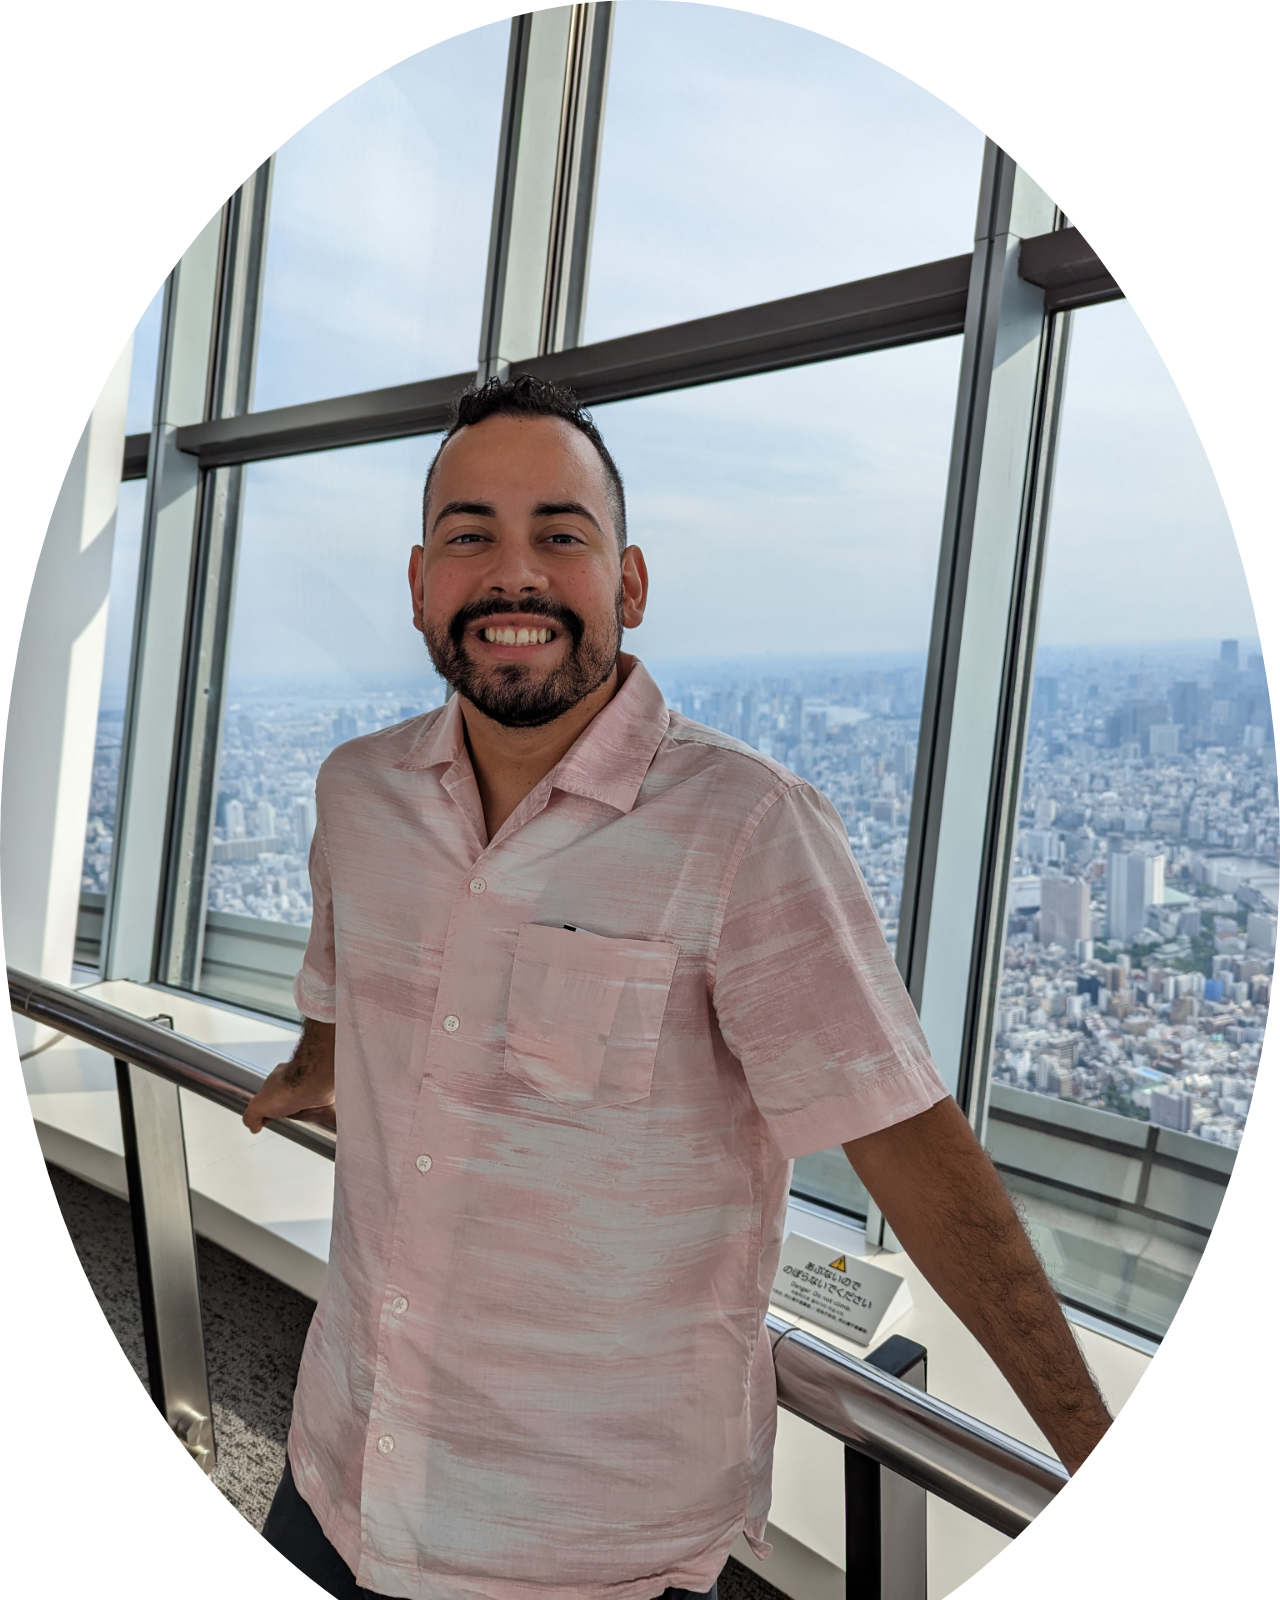
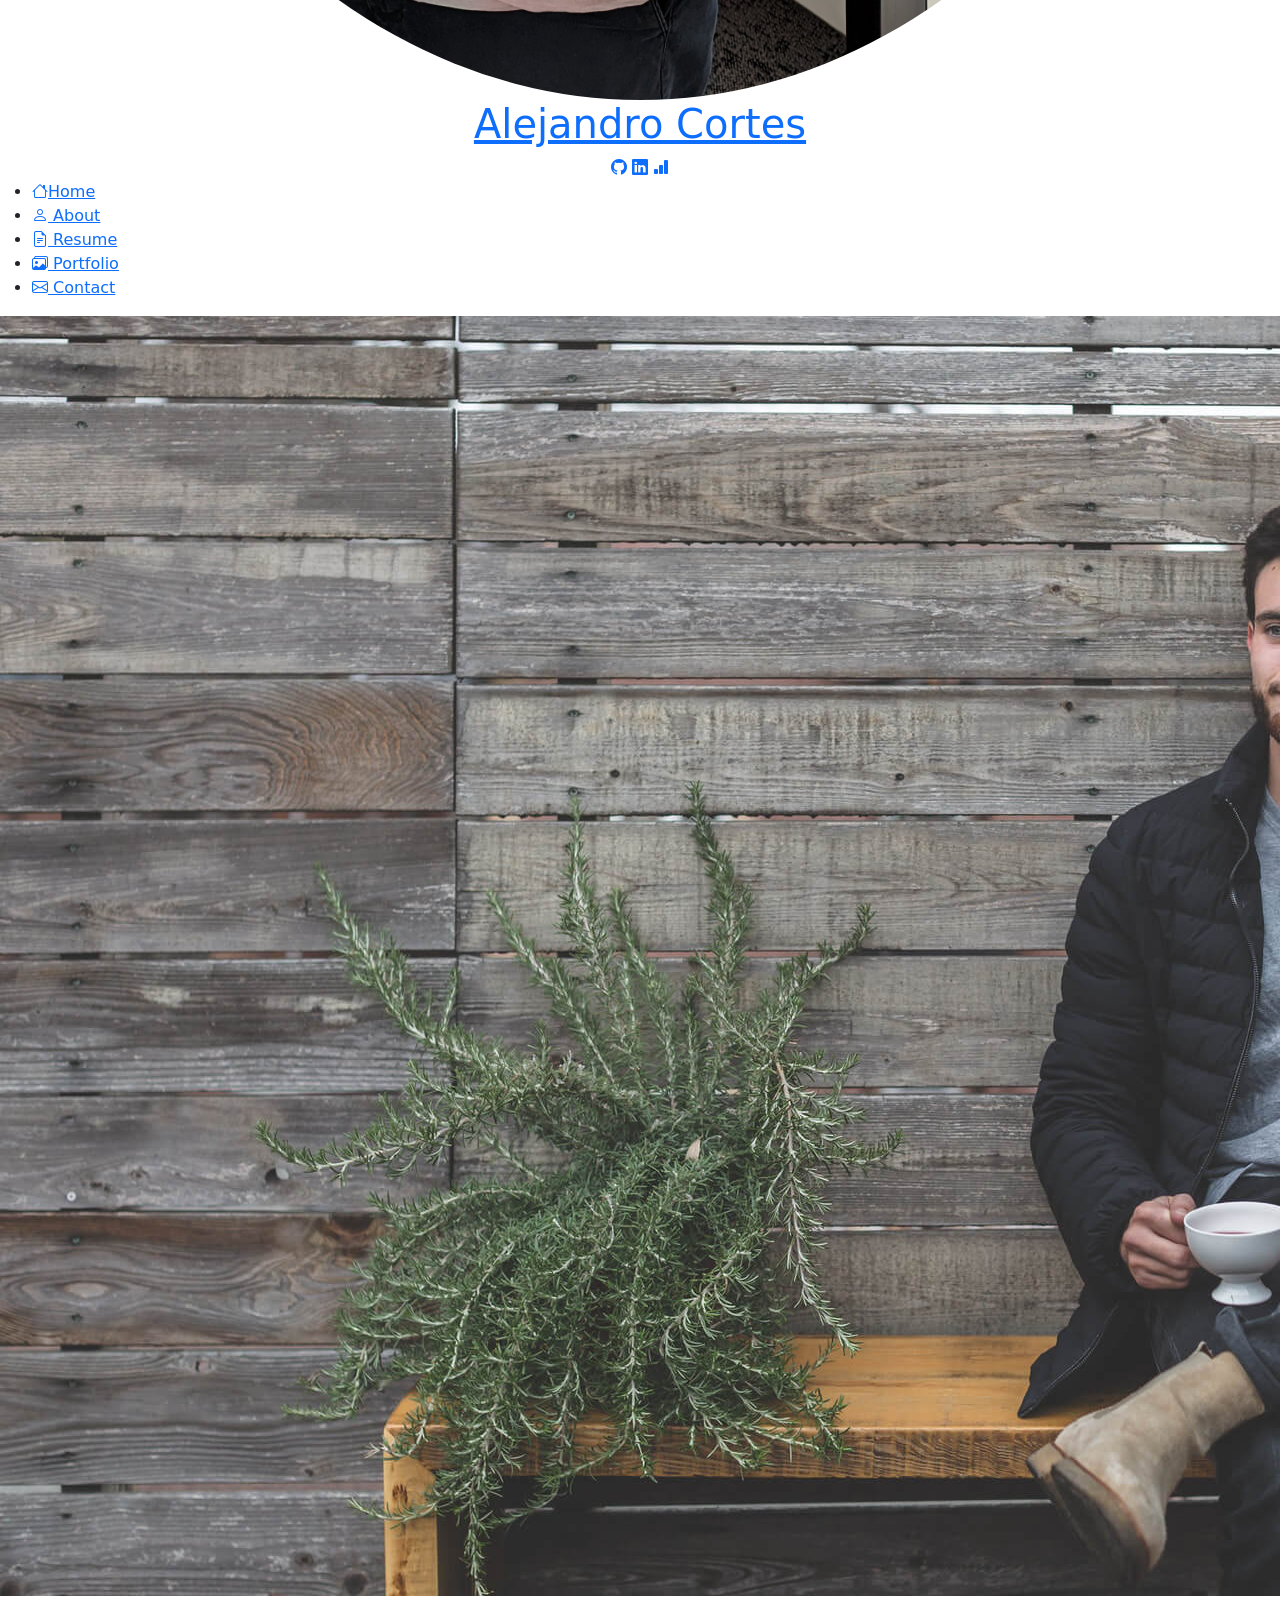
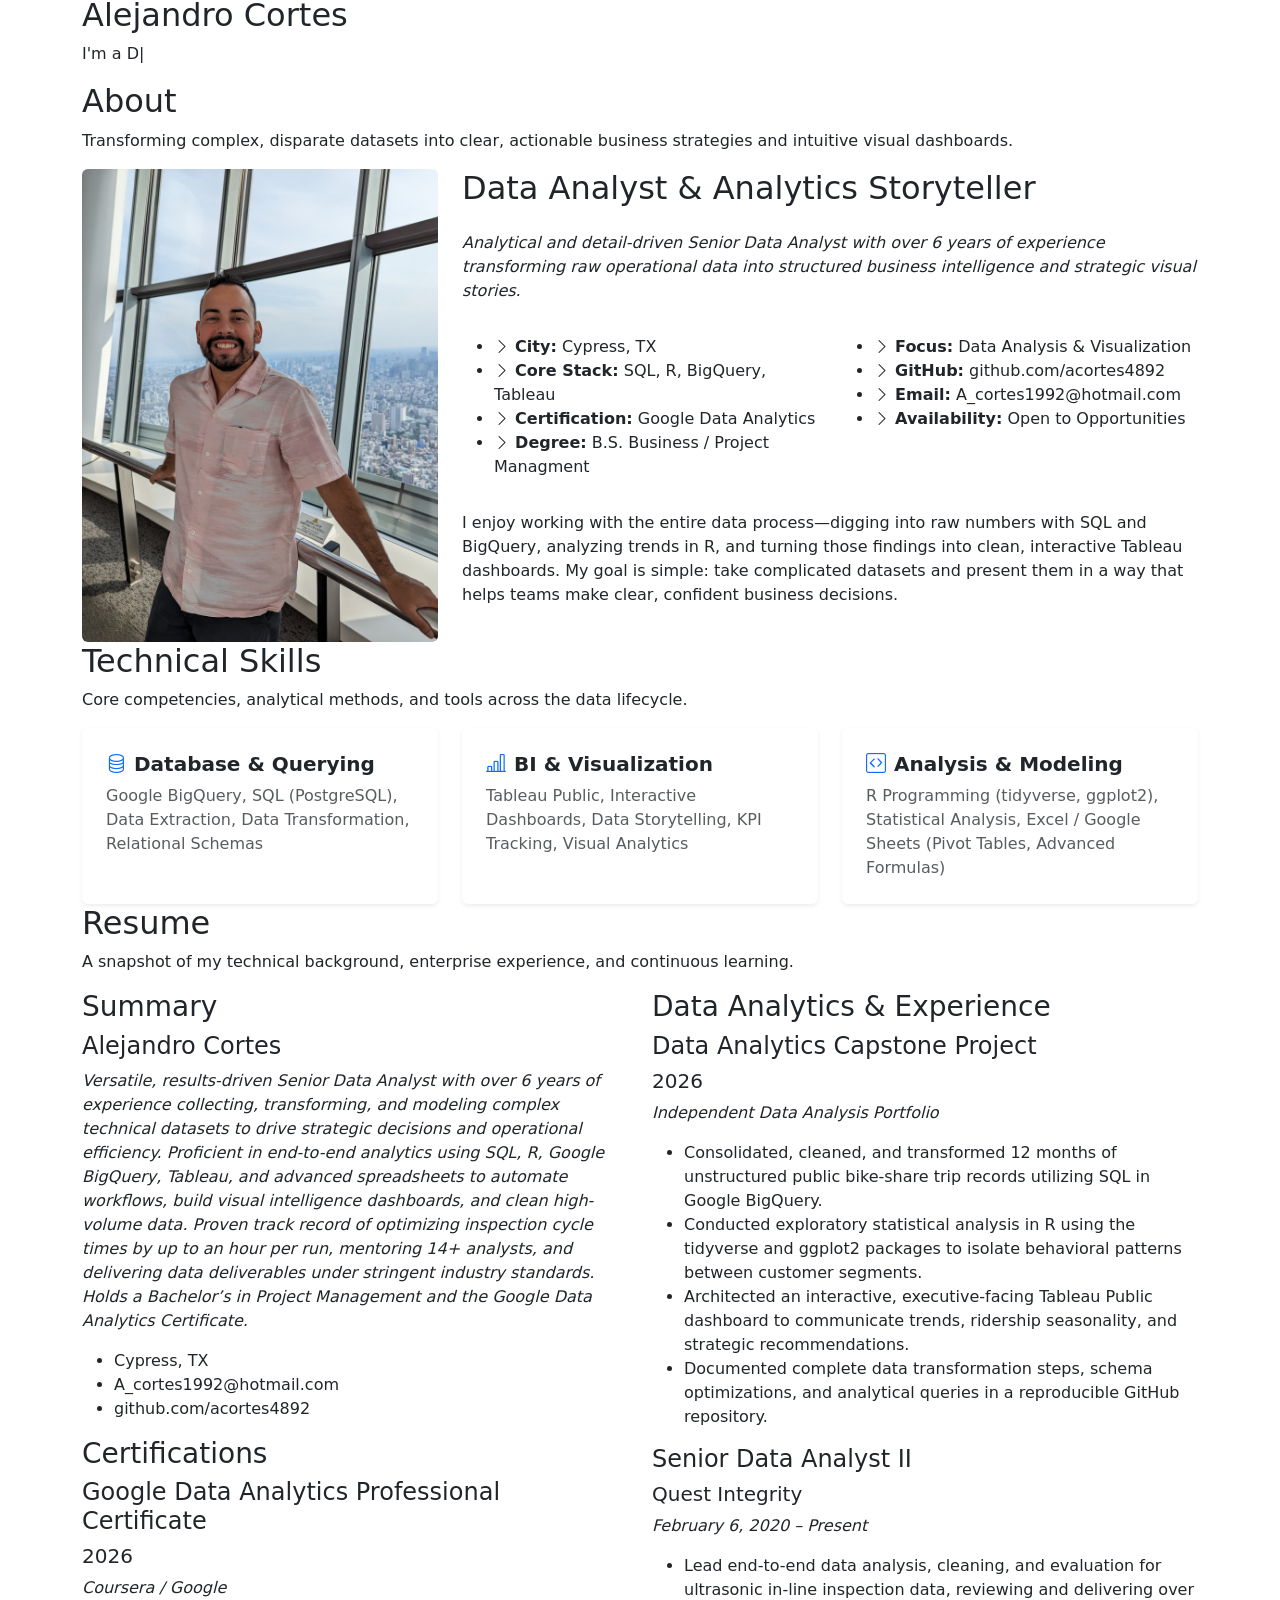
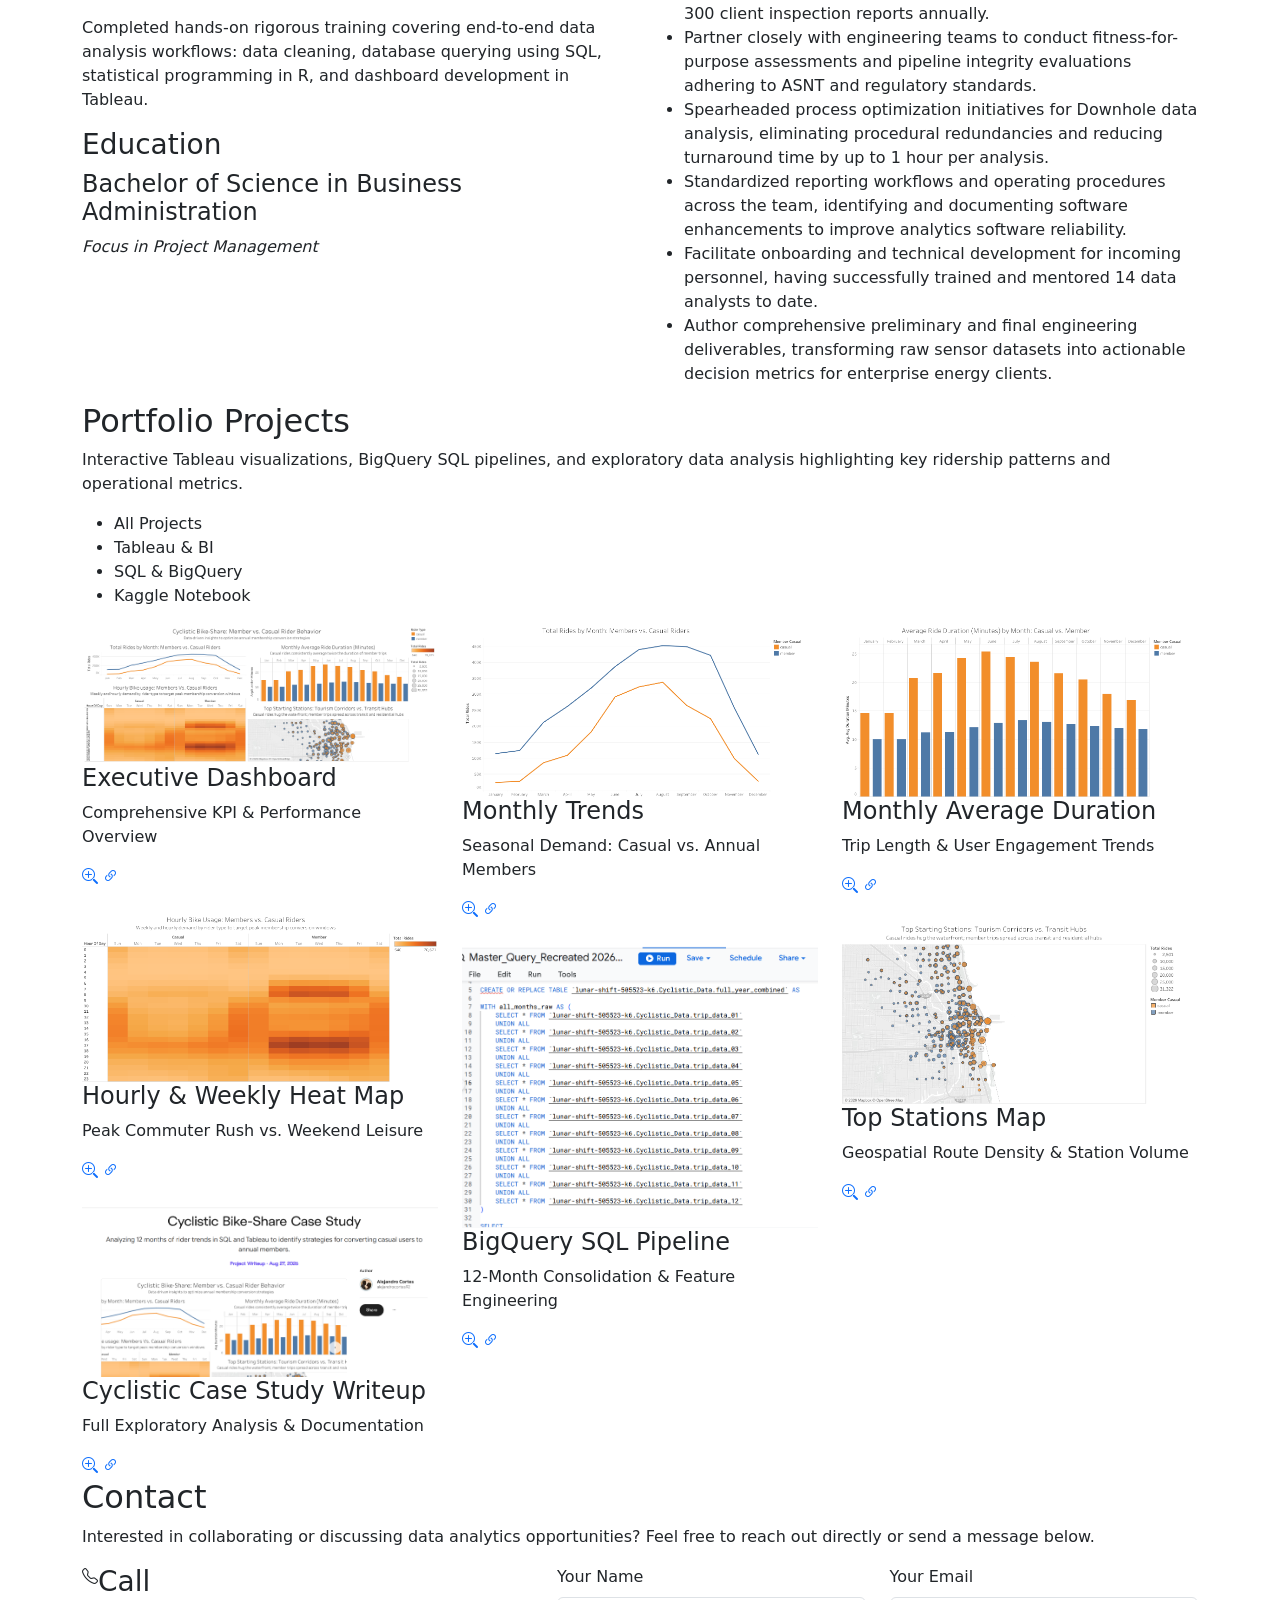
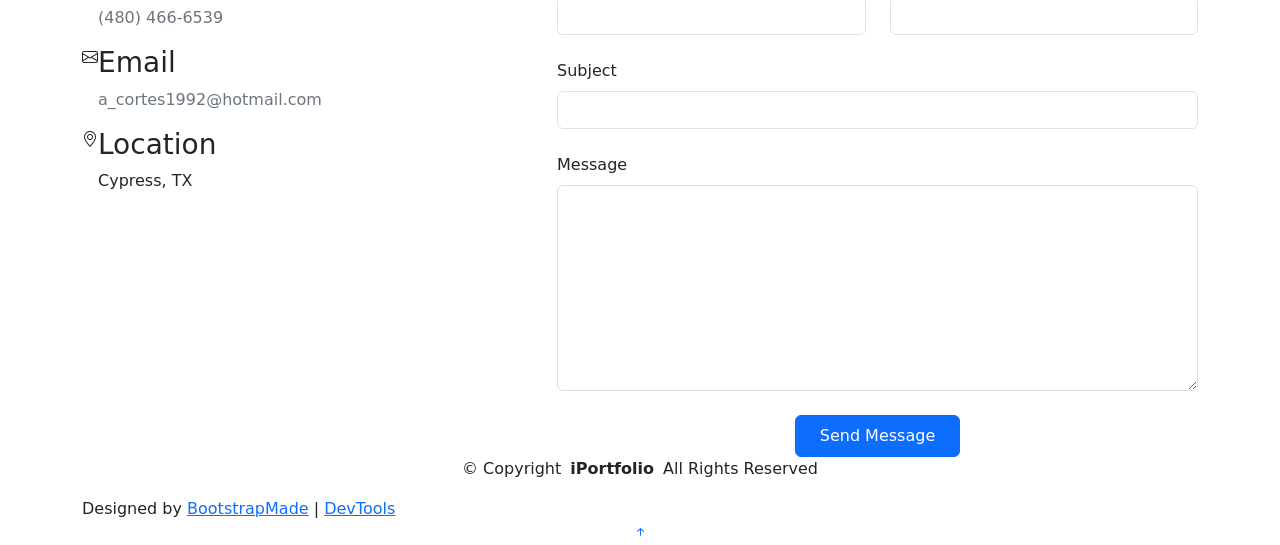
==== index.html @ 0b663c6b "Update index.html" ====
<!DOCTYPE html>
<html lang="en">

<head>
  <meta charset="utf-8">
  <meta content="width=device-width, initial-scale=1.0" name="viewport">
  <title>Index - iPortfolio Bootstrap Template</title>
  <meta content="" name="description">
  <meta content="" name="keywords">

  <!-- Favicons -->
  <link href="assets/img/favicon.png" rel="icon">
  <link href="assets/img/apple-touch-icon.png" rel="apple-touch-icon">

  <!-- Fonts -->
  <link href="https://fonts.googleapis.com" rel="preconnect">
  <link href="https://fonts.gstatic.com" rel="preconnect" crossorigin>
  <link href="https://fonts.googleapis.com/css2?family=Roboto:ital,wght@0,100;0,300;0,400;0,500;0,700;0,900;1,100;1,300;1,400;1,500;1,700;1,900&family=Poppins:ital,wght@0,100;0,200;0,300;0,400;0,500;0,600;0,700;0,800;0,900;1,100;1,200;1,300;1,400;1,500;1,600;1,700;1,800;1,900&family=Raleway:ital,wght@0,100;0,200;0,300;0,400;0,500;0,600;0,700;0,800;0,900;1,100;1,200;1,300;1,400;1,500;1,600;1,700;1,800;1,900&display=swap" rel="stylesheet">

  <!-- Vendor CSS Files -->
  <link href="assets/vendor/bootstrap/css/bootstrap.min.css" rel="stylesheet">
  <link href="assets/vendor/bootstrap-icons/bootstrap-icons.css" rel="stylesheet">
  <link href="assets/vendor/aos/aos.css" rel="stylesheet">
  <link href="assets/vendor/glightbox/css/glightbox.min.css" rel="stylesheet">
  <link href="assets/vendor/swiper/swiper-bundle.min.css" rel="stylesheet">

  <!-- Main CSS File -->
  <link href="assets/css/main.css" rel="stylesheet">

  <!-- =======================================================
  * Template Name: iPortfolio
  * Template URL: https://bootstrapmade.com/iportfolio-bootstrap-portfolio-websites-template/
  * Updated: Jun 29 2024 with Bootstrap v5.3.3
  * Author: BootstrapMade.com
  * License: https://bootstrapmade.com/license/
  ======================================================== -->
</head>

<body class="index-page">

  <header id="header" class="header dark-background d-flex flex-column">
    <i class="header-toggle d-xl-none bi bi-list"></i>

    <div class="profile-img">
      <img src="assets/img/my-profile-img.jpg" alt="Alejandro Cortes" class="img-fluid rounded-circle">
    </div>

    <a href="index.html" class="logo d-flex align-items-center justify-content-center">
      <!-- Uncomment the line below if you also wish to use an image logo -->
      <!-- <img src="assets/img/logo.png" alt=""> -->
      <h1 class="sitename">Alejandro Cortes</h1>
    </a>

    <div class="social-links text-center">
      <a href="https://github.com/acortes4892" target="_blank" rel="noopener noreferrer" class="github"><i class="bi bi-github"></i></a>
      <a href="https://linkedin.com/in/alejandrocortes92" target="_blank" rel="noopener noreferrer" class="linkedin"><i class="bi bi-linkedin"></i></a>
      <a href="https://public.tableau.com/app/profile/alejandro.cortes7650/vizzes" target="_blank" rel="noopener noreferrer" title="Tableau Public" class="tableau"><i class="bi bi-bar-chart-fill"></i></a>
    </div>

<nav id="navmenu" class="navmenu">
      <ul>
        <li><a href="#hero" class="active"><i class="bi bi-house navicon"></i>Home</a></li>
        <li><a href="#about"><i class="bi bi-person navicon"></i> About</a></li>
        <li><a href="#resume"><i class="bi bi-file-earmark-text navicon"></i> Resume</a></li>
        <li><a href="#portfolio"><i class="bi bi-images navicon"></i> Portfolio</a></li>
        <li><a href="#contact"><i class="bi bi-envelope navicon"></i> Contact</a></li>
      </ul>
    </nav>

  </header>

  <main class="main">

    <!-- Hero Section -->
    <section id="hero" class="hero section dark-background">

      <img src="assets/img/hero-bg.jpg" alt="" data-aos="fade-in" class="">

      <div class="container" data-aos="fade-up" data-aos-delay="100">
        <h2>Alejandro Cortes</h2>
        <p>I'm a <span class="typed" data-typed-items="Data Analyst, Business Analyst, BI Specialist, Analytics Storyteller">Data Analyst</span><span class="typed-cursor typed-cursor--blink" aria-hidden="true"></span></p>
      </div>

    </section><!-- /Hero Section -->

<!-- About Section -->
    <section id="about" class="about section">

      <!-- Section Title -->
      <div class="container section-title" data-aos="fade-up">
        <h2>About</h2>
        <p>Transforming complex, disparate datasets into clear, actionable business strategies and intuitive visual dashboards.</p>
      </div><!-- End Section Title -->

      <div class="container" data-aos="fade-up" data-aos-delay="100">

        <div class="row gy-4 justify-content-center">
          <div class="col-lg-4">
            <img src="assets/img/my-profile-img.jpg" class="img-fluid rounded" alt="Alejandro Cortes">
          </div>
          <div class="col-lg-8 content">
            <h2>Data Analyst &amp; Analytics Storyteller</h2>
            <p class="fst-italic py-3">
              Analytical and detail-driven Senior Data Analyst with over 6 years of experience transforming raw operational data into structured business intelligence and strategic visual stories.
            </p>
            <div class="row">
              <div class="col-lg-6">
                <ul>
                  <li><i class="bi bi-chevron-right"></i> <strong>City:</strong> <span>Cypress, TX</span></li>
                  <li><i class="bi bi-chevron-right"></i> <strong>Core Stack:</strong> <span>SQL, R, BigQuery, Tableau</span></li>
                  <li><i class="bi bi-chevron-right"></i> <strong>Certification:</strong> <span>Google Data Analytics</span></li>
                  <li><i class="bi bi-chevron-right"></i> <strong>Degree:</strong> <span>B.S. Business / Project Managment</span></li>
                </ul>
              </div>
              <div class="col-lg-6">
                <ul>
                  <li><i class="bi bi-chevron-right"></i> <strong>Focus:</strong> <span>Data Analysis &amp; Visualization</span></li>
                  <li><i class="bi bi-chevron-right"></i> <strong>GitHub:</strong> <span>github.com/acortes4892</span></li>
                  <li><i class="bi bi-chevron-right"></i> <strong>Email:</strong> <span>A_cortes1992@hotmail.com</span></li>
                  <li><i class="bi bi-chevron-right"></i> <strong>Availability:</strong> <span>Open to Opportunities</span></li>
                </ul>
              </div>
            </div>
            <p class="py-3">
              I enjoy working with the entire data process—digging into raw numbers with SQL and BigQuery, analyzing trends in R, and turning those findings into clean, interactive Tableau dashboards. My goal is simple: take complicated datasets and present them in a way that helps teams make clear, confident business decisions.
            </p>
          </div>
        </div>

      </div>

    </section><!-- /About Section -->

<!-- Skills Section -->
    <section id="skills" class="skills section light-background">

      <!-- Section Title -->
      <div class="container section-title" data-aos="fade-up">
        <h2>Technical Skills</h2>
        <p>Core competencies, analytical methods, and tools across the data lifecycle.</p>
      </div><!-- End Section Title -->

      <div class="container" data-aos="fade-up" data-aos-delay="100">

        <div class="row gy-4">

          <div class="col-lg-4 col-md-6">
            <div class="p-4 bg-white rounded shadow-sm h-100">
              <h5 class="fw-bold"><i class="bi bi-database text-primary me-2"></i>Database &amp; Querying</h5>
              <p class="text-muted mb-0">Google BigQuery, SQL (PostgreSQL), Data Extraction, Data Transformation, Relational Schemas</p>
            </div>
          </div>

          <div class="col-lg-4 col-md-6">
            <div class="p-4 bg-white rounded shadow-sm h-100">
              <h5 class="fw-bold"><i class="bi bi-bar-chart-line text-primary me-2"></i>BI &amp; Visualization</h5>
              <p class="text-muted mb-0">Tableau Public, Interactive Dashboards, Data Storytelling, KPI Tracking, Visual Analytics</p>
            </div>
          </div>

          <div class="col-lg-4 col-md-6">
            <div class="p-4 bg-white rounded shadow-sm h-100">
              <h5 class="fw-bold"><i class="bi bi-code-square text-primary me-2"></i>Analysis &amp; Modeling</h5>
              <p class="text-muted mb-0">R Programming (tidyverse, ggplot2), Statistical Analysis, Excel / Google Sheets (Pivot Tables, Advanced Formulas)</p>
            </div>
          </div>

        </div>

      </div>

    </section><!-- /Skills Section -->

<!-- Resume Section -->
    <section id="resume" class="resume section">

      <!-- Section Title -->
      <div class="container section-title" data-aos="fade-up">
        <h2>Resume</h2>
        <p>A snapshot of my technical background, enterprise experience, and continuous learning.</p>
      </div><!-- End Section Title -->

      <div class="container">

        <div class="row">

          <div class="col-lg-6" data-aos="fade-up" data-aos-delay="100">
            <h3 class="resume-title">Summary</h3>

            <div class="resume-item pb-0">
              <h4>Alejandro Cortes</h4>
              <p><em>Versatile, results-driven Senior Data Analyst with over 6 years of experience collecting, transforming, and modeling complex technical datasets to drive strategic decisions and operational efficiency. Proficient in end-to-end analytics using SQL, R, Google BigQuery, Tableau, and advanced spreadsheets to automate workflows, build visual intelligence dashboards, and clean high-volume data. Proven track record of optimizing inspection cycle times by up to an hour per run, mentoring 14+ analysts, and delivering data deliverables under stringent industry standards. Holds a Bachelor’s in Project Management and the Google Data Analytics Certificate.</em></p>
              <ul>
                <li>Cypress, TX</li>
                <li>A_cortes1992@hotmail.com</li>
                <li>github.com/acortes4892</li>
              </ul>
            </div><!-- End Resume Item -->

            <h3 class="resume-title">Certifications</h3>
            <div class="resume-item">
              <h4>Google Data Analytics Professional Certificate</h4>
              <h5>2026</h5>
              <p><em>Coursera / Google</em></p>
              <p>Completed hands-on rigorous training covering end-to-end data analysis workflows: data cleaning, database querying using SQL, statistical programming in R, and dashboard development in Tableau.</p>
            </div><!-- End Resume Item -->

            <h3 class="resume-title">Education</h3>
            <div class="resume-item">
              <h4>Bachelor of Science in Business Administration</h4>
              <p><em>Focus in Project Management</em></p>
            </div><!-- End Resume Item -->

          </div>

          <div class="col-lg-6" data-aos="fade-up" data-aos-delay="200">
            <h3 class="resume-title">Data Analytics &amp; Experience</h3>

            <div class="resume-item">
              <h4>Data Analytics Capstone Project</h4>
              <h5>2026</h5>
              <p><em>Independent Data Analysis Portfolio</em></p>
              <ul>
                <li>Consolidated, cleaned, and transformed 12 months of unstructured public bike-share trip records utilizing SQL in Google BigQuery.</li>
                <li>Conducted exploratory statistical analysis in R using the tidyverse and ggplot2 packages to isolate behavioral patterns between customer segments.</li>
                <li>Architected an interactive, executive-facing Tableau Public dashboard to communicate trends, ridership seasonality, and strategic recommendations.</li>
                <li>Documented complete data transformation steps, schema optimizations, and analytical queries in a reproducible GitHub repository.</li>
              </ul>
            </div><!-- End Resume Item -->

            <div class="resume-item">
              <h4>Senior Data Analyst II</h4>
              <h5>Quest Integrity</h5>
              <p><em>February 6, 2020 – Present</em></p>
              <ul>
                <li>Lead end-to-end data analysis, cleaning, and evaluation for ultrasonic in-line inspection data, reviewing and delivering over 300 client inspection reports annually.</li>
                <li>Partner closely with engineering teams to conduct fitness-for-purpose assessments and pipeline integrity evaluations adhering to ASNT and regulatory standards.</li>
                <li>Spearheaded process optimization initiatives for Downhole data analysis, eliminating procedural redundancies and reducing turnaround time by up to 1 hour per analysis.</li>
                <li>Standardized reporting workflows and operating procedures across the team, identifying and documenting software enhancements to improve analytics software reliability.</li>
                <li>Facilitate onboarding and technical development for incoming personnel, having successfully trained and mentored 14 data analysts to date.</li>
                <li>Author comprehensive preliminary and final engineering deliverables, transforming raw sensor datasets into actionable decision metrics for enterprise energy clients.</li>
              </ul>
            </div><!-- End Resume Item -->

          </div>

        </div>

      </div>

    </section><!-- /Resume Section -->
    
<!-- Portfolio Section -->
    <section id="portfolio" class="portfolio section light-background">

      <!-- Section Title -->
      <div class="container section-title" data-aos="fade-up">
        <h2>Portfolio Projects</h2>
        <p>Interactive Tableau visualizations, BigQuery SQL pipelines, and exploratory data analysis highlighting key ridership patterns and operational metrics.</p>
      </div><!-- End Section Title -->

      <div class="container">

        <div class="isotope-layout" data-default-filter="*" data-layout="masonry" data-sort="original-order">

          <ul class="portfolio-filters isotope-filters" data-aos="fade-up" data-aos-delay="100">
            <li data-filter="*" class="filter-active">All Projects</li>
            <li data-filter=".filter-bi">Tableau &amp; BI</li>
            <li data-filter=".filter-sql">SQL &amp; BigQuery</li>
            <li data-filter=".filter-r">Kaggle Notebook</li>
          </ul><!-- End Portfolio Filters -->

          <div class="row gy-4 isotope-container" data-aos="fade-up" data-aos-delay="200">

            <!-- Visual 1: Executive Dashboard -->
            <div class="col-lg-4 col-md-6 portfolio-item isotope-item filter-bi">
              <div class="portfolio-content h-100">
                <img src="assets/img/portfolio/Executive%20Dashboard.png" class="img-fluid" alt="Cyclistic Executive Dashboard">
                <div class="portfolio-info">
                  <h4>Executive Dashboard</h4>
                  <p>Comprehensive KPI &amp; Performance Overview</p>
                  <a href="assets/img/portfolio/Executive%20Dashboard.png" title="Cyclistic Executive Dashboard" data-gallery="portfolio-gallery-bi" class="glightbox preview-link"><i class="bi bi-zoom-in"></i></a>
                  <a href="https://public.tableau.com/app/profile/alejandro.cortes7650/viz/CyclisticCaseStudy_17872039231810/Dashboard1" target="_blank" rel="noopener noreferrer" title="View Live Dashboard on Tableau Public" class="details-link"><i class="bi bi-link-45deg"></i></a>
                </div>
              </div>
            </div><!-- End Visual 1 -->

            <!-- Visual 2: Monthly Trends -->
            <div class="col-lg-4 col-md-6 portfolio-item isotope-item filter-bi">
              <div class="portfolio-content h-100">
                <img src="assets/img/portfolio/Monthly_Trends.png" class="img-fluid" alt="Monthly Ridership Trends">
                <div class="portfolio-info">
                  <h4>Monthly Trends</h4>
                  <p>Seasonal Demand: Casual vs. Annual Members</p>
                  <a href="assets/img/portfolio/Monthly_Trends.png" title="Monthly Ridership Trends" data-gallery="portfolio-gallery-bi" class="glightbox preview-link"><i class="bi bi-zoom-in"></i></a>
                  <a href="https://public.tableau.com/app/profile/alejandro.cortes7650/viz/CyclisticCaseStudy_17872039231810/Dashboard1" target="_blank" rel="noopener noreferrer" title="View Live Dashboard on Tableau Public" class="details-link"><i class="bi bi-link-45deg"></i></a>
                </div>
              </div>
            </div><!-- End Visual 2 -->

            <!-- Visual 3: Monthly Average Duration -->
            <div class="col-lg-4 col-md-6 portfolio-item isotope-item filter-bi">
              <div class="portfolio-content h-100">
                <img src="assets/img/portfolio/Monthly%20Average%20Duration.png" class="img-fluid" alt="Monthly Average Trip Duration">
                <div class="portfolio-info">
                  <h4>Monthly Average Duration</h4>
                  <p>Trip Length &amp; User Engagement Trends</p>
                  <a href="assets/img/portfolio/Monthly%20Average%20Duration.png" title="Monthly Average Trip Duration" data-gallery="portfolio-gallery-bi" class="glightbox preview-link"><i class="bi bi-zoom-in"></i></a>
                  <a href="https://public.tableau.com/app/profile/alejandro.cortes7650/viz/CyclisticCaseStudy_17872039231810/Dashboard1" target="_blank" rel="noopener noreferrer" title="View Live Dashboard on Tableau Public" class="details-link"><i class="bi bi-link-45deg"></i></a>
                </div>
              </div>
            </div><!-- End Visual 3 -->

            <!-- Visual 4: Hourly and Weekly Heat Map -->
            <div class="col-lg-4 col-md-6 portfolio-item isotope-item filter-bi">
              <div class="portfolio-content h-100">
                <img src="assets/img/portfolio/Hourly%20and%20Weekly%20Heat%20Map.png" class="img-fluid" alt="Hourly and Weekly Demand Heat Map">
                <div class="portfolio-info">
                  <h4>Hourly &amp; Weekly Heat Map</h4>
                  <p>Peak Commuter Rush vs. Weekend Leisure</p>
                  <a href="assets/img/portfolio/Hourly%20and%20Weekly%20Heat%20Map.png" title="Hourly and Weekly Demand Heat Map" data-gallery="portfolio-gallery-bi" class="glightbox preview-link"><i class="bi bi-zoom-in"></i></a>
                  <a href="https://public.tableau.com/app/profile/alejandro.cortes7650/viz/CyclisticCaseStudy_17872039231810/Dashboard1" target="_blank" rel="noopener noreferrer" title="View Live Dashboard on Tableau Public" class="details-link"><i class="bi bi-link-45deg"></i></a>
                </div>
              </div>
            </div><!-- End Visual 4 -->

            <!-- Visual 5: Top Stations Map -->
            <div class="col-lg-4 col-md-6 portfolio-item isotope-item filter-bi">
              <div class="portfolio-content h-100">
                <img src="assets/img/portfolio/Top%20Stations%20Map.png" class="img-fluid" alt="Top Stations Geospatial Map">
                <div class="portfolio-info">
                  <h4>Top Stations Map</h4>
                  <p>Geospatial Route Density &amp; Station Volume</p>
                  <a href="assets/img/portfolio/Top%20Stations%20Map.png" title="Top Stations Geospatial Density Map" data-gallery="portfolio-gallery-bi" class="glightbox preview-link"><i class="bi bi-zoom-in"></i></a>
                  <a href="https://public.tableau.com/app/profile/alejandro.cortes7650/viz/CyclisticCaseStudy_17872039231810/Dashboard1" target="_blank" rel="noopener noreferrer" title="View Live Dashboard on Tableau Public" class="details-link"><i class="bi bi-link-45deg"></i></a>
                </div>
              </div>
            </div><!-- End Visual 5 -->

          <!-- SQL Project Card -->
            <div class="col-lg-4 col-md-6 portfolio-item isotope-item filter-sql">
              <div class="portfolio-content h-100">
                <img src="assets/img/portfolio/bigquery-sql-pipeline.png" class="img-fluid" alt="BigQuery SQL Data Transformation Pipeline">
                <div class="portfolio-info">
                  <h4>BigQuery SQL Pipeline</h4>
                  <p>12-Month Consolidation &amp; Feature Engineering</p>
                  <a href="assets/img/portfolio/bigquery-sql-pipeline.png" title="BigQuery Master Query: Data Cleaning &amp; Consolidation" data-gallery="portfolio-gallery-sql" class="glightbox preview-link"><i class="bi bi-zoom-in"></i></a>
                  <!-- Direct link to your raw script on GitHub -->
                  <a href="https://github.com/acortes4892/acortes4892.github.io/blob/main/sql/cyclistic_master_query.sql" target="_blank" rel="noopener noreferrer" title="View SQL Script on GitHub" class="details-link"><i class="bi bi-link-45deg"></i></a>
                </div>
              </div>
            </div><!-- End SQL Project Card -->

            <!-- R / Kaggle Project Card -->
            <div class="col-lg-4 col-md-6 portfolio-item isotope-item filter-r">
              <div class="portfolio-content h-100">
                <img src="assets/img/portfolio/r-cyclistic-analysis.png" class="img-fluid" alt="Cyclistic Case Study Kaggle Notebook">
                <div class="portfolio-info">
                  <h4>Cyclistic Case Study Writeup</h4>
                  <p>Full Exploratory Analysis &amp; Documentation</p>
                  <a href="assets/img/portfolio/r-cyclistic-analysis.png" title="Cyclistic Case Study on Kaggle" data-gallery="portfolio-gallery-r" class="glightbox preview-link"><i class="bi bi-zoom-in"></i></a>
                  <a href="https://www.kaggle.com/code/alejandrocortes92/cyclistic-bike-share-case-study-sql-analysis" target="_blank" rel="noopener noreferrer" title="View Case Study on Kaggle" class="details-link"><i class="bi bi-link-45deg"></i></a>
                </div>
              </div>
            </div><!-- End R Project Card -->

          </div><!-- End Portfolio Container -->

        </div>

      </div>

    </section><!-- /Portfolio Section -->

   <!-- Contact Section -->
    <section id="contact" class="contact section">

      <!-- Section Title -->
      <div class="container section-title" data-aos="fade-up">
        <h2>Contact</h2>
        <p>Interested in collaborating or discussing data analytics opportunities? Feel free to reach out directly or send a message below.</p>
      </div><!-- End Section Title -->

      <div class="container" data-aos="fade-up" data-aos-delay="100">

        <div class="row gy-4">

          <div class="col-lg-5">

            <div class="info-wrap">

              <div class="info-item d-flex" data-aos="fade-up" data-aos-delay="200">
                <i class="bi bi-telephone flex-shrink-0"></i>
                <div>
                  <h3>Call</h3>
                  <p><a href="tel:+14804666539" class="text-secondary text-decoration-none">(480) 466-6539</a></p>
                </div>
              </div><!-- End Info Item -->

              <div class="info-item d-flex" data-aos="fade-up" data-aos-delay="300">
                <i class="bi bi-envelope flex-shrink-0"></i>
                <div>
                  <h3>Email</h3>
                  <p><a href="mailto:a_cortes1992@hotmail.com" class="text-secondary text-decoration-none">a_cortes1992@hotmail.com</a></p>
                </div>
              </div><!-- End Info Item -->

              <div class="info-item d-flex" data-aos="fade-up" data-aos-delay="400">
                <i class="bi bi-geo-alt flex-shrink-0"></i>
                <div>
                  <h3>Location</h3>
                  <p>Cypress, TX</p>
                </div>
              </div><!-- End Info Item -->

            </div>
          </div>

          <div class="col-lg-7">
            <!-- Formspree Endpoint Form -->
            <form action="https://formspree.io/f/mppplagj" method="POST" data-aos="fade-up" data-aos-delay="200">
              <div class="row gy-4">

                <div class="col-md-6">
                  <label for="name-field" class="pb-2">Your Name</label>
                  <input type="text" name="name" id="name-field" class="form-control" required="">
                </div>

                <div class="col-md-6">
                  <label for="email-field" class="pb-2">Your Email</label>
                  <input type="email" class="form-control" name="email" id="email-field" required="">
                </div>

                <div class="col-md-12">
                  <label for="subject-field" class="pb-2">Subject</label>
                  <input type="text" class="form-control" name="subject" id="subject-field" required="">
                </div>

                <div class="col-md-12">
                  <label for="message-field" class="pb-2">Message</label>
                  <textarea class="form-control" name="message" rows="8" id="message-field" required=""></textarea>
                </div>

                <div class="col-md-12 text-center">
                  <button type="submit" class="btn btn-primary px-4 py-2">Send Message</button>
                </div>

              </div>
            </form>
          </div><!-- End Contact Form -->

        </div>

      </div>

    </section><!-- /Contact Section -->

  </main>

  <footer id="footer" class="footer position-relative light-background">

    <div class="container">
      <div class="copyright text-center ">
        <p>© <span>Copyright</span> <strong class="px-1 sitename">iPortfolio</strong> <span>All Rights Reserved</span></p>
      </div>
      <div class="credits">
        <!-- All the links in the footer should remain intact. -->
        <!-- You can delete the links only if you've purchased the pro version. -->
        <!-- Licensing information: https://bootstrapmade.com/license/ -->
        <!-- Purchase the pro version with working PHP/AJAX contact form: [buy-url] -->
        Designed by <a href="https://bootstrapmade.com/">BootstrapMade</a> | <a href="https://bootstrapmade.com/tools/">DevTools</a>
      </div>
    </div>

  </footer>

  <!-- Scroll Top -->
  <a href="#" id="scroll-top" class="scroll-top d-flex align-items-center justify-content-center"><i class="bi bi-arrow-up-short"></i></a>

  <!-- Preloader -->
  <div id="preloader"></div>

  <!-- Vendor JS Files -->
  <script src="assets/vendor/bootstrap/js/bootstrap.bundle.min.js"></script>
  <script src="assets/vendor/php-email-form/validate.js"></script>
  <script src="assets/vendor/aos/aos.js"></script>
  <script src="assets/vendor/typed.js/typed.umd.js"></script>
  <script src="assets/vendor/purecounter/purecounter_vanilla.js"></script>
  <script src="assets/vendor/waypoints/noframework.waypoints.js"></script>
  <script src="assets/vendor/glightbox/js/glightbox.min.js"></script>
  <script src="assets/vendor/imagesloaded/imagesloaded.pkgd.min.js"></script>
  <script src="assets/vendor/isotope-layout/isotope.pkgd.min.js"></script>
  <script src="assets/vendor/swiper/swiper-bundle.min.js"></script>

  <!-- Main JS File -->
  <script src="assets/js/main.js"></script>

</body>

</html>
---- assets/css/main.css ----
/**
* Template Name: iPortfolio
* Template URL: https://bootstrapmade.com/iportfolio-bootstrap-portfolio-websites-template/
* Updated: Jun 29 2024 with Bootstrap v5.3.3
* Author: BootstrapMade.com
* License: https://bootstrapmade.com/license/
*/

/*--------------------------------------------------------------
# Font & Color Variables
# Help: https://bootstrapmade.com/color-system/
--------------------------------------------------------------*/
/* Fonts */
:root {
  --default-font: "Roboto",  system-ui, -apple-system, "Segoe UI", Roboto, "Helvetica Neue", Arial, "Noto Sans", "Liberation Sans", sans-serif, "Apple Color Emoji", "Segoe UI Emoji", "Segoe UI Symbol", "Noto Color Emoji";
  --heading-font: "Raleway",  sans-serif;
  --nav-font: "Poppins",  sans-serif;
}

/* Global Colors - The following color variables are used throughout the website. Updating them here will change the color scheme of the entire website */
:root { 
  --background-color: #ffffff; /* Background color for the entire website, including individual sections */
  --default-color: #272829; /* Default color used for the majority of the text content across the entire website */
  --heading-color: #050d18; /* Color for headings, subheadings and title throughout the website */
  --accent-color: #149ddd; /* Accent color that represents your brand on the website. It's used for buttons, links, and other elements that need to stand out */
  --surface-color: #ffffff; /* The surface color is used as a background of boxed elements within sections, such as cards, icon boxes, or other elements that require a visual separation from the global background. */
  --contrast-color: #ffffff; /* Contrast color for text, ensuring readability against backgrounds of accent, heading, or default colors. */
}

/* Nav Menu Colors - The following color variables are used specifically for the navigation menu. They are separate from the global colors to allow for more customization options */
:root {
  --nav-color: #a8a9b4;  /* The default color of the main navmenu links */
  --nav-hover-color: #ffffff; /* Applied to main navmenu links when they are hovered over or active */
  --nav-mobile-background-color: #040b14; /* Used as the background color for mobile navigation menu */
  --nav-dropdown-background-color: #040b14; /* Used as the background color for dropdown items that appear when hovering over primary navigation items */
  --nav-dropdown-color: #a8a9b4; /* Used for navigation links of the dropdown items in the navigation menu. */
  --nav-dropdown-hover-color: #ffffff; /* Similar to --nav-hover-color, this color is applied to dropdown navigation links when they are hovered over. */
}

/* Color Presets - These classes override global colors when applied to any section or element, providing reuse of the sam color scheme. */

.light-background {
  --background-color: #f4fafd;
  --surface-color: #ffffff;
}

.dark-background {
  --background-color: #040b14;
  --default-color: #ffffff;
  --heading-color: #ffffff;
  --surface-color: #151f2b;
  --contrast-color: #ffffff;
}

/* Smooth scroll */
:root {
  scroll-behavior: smooth;
}

/*--------------------------------------------------------------
# General Styling & Shared Classes
--------------------------------------------------------------*/
body {
  color: var(--default-color);
  background-color: var(--background-color);
  font-family: var(--default-font);
}

a {
  color: var(--accent-color);
  text-decoration: none;
  transition: 0.3s;
}

a:hover {
  color: color-mix(in srgb, var(--accent-color), transparent 25%);
  text-decoration: none;
}

h1,
h2,
h3,
h4,
h5,
h6 {
  color: var(--heading-color);
  font-family: var(--heading-font);
}

/* PHP Email Form Messages
------------------------------*/
.php-email-form .error-message {
  display: none;
  background: #df1529;
  color: #ffffff;
  text-align: left;
  padding: 15px;
  margin-bottom: 24px;
  font-weight: 600;
}

.php-email-form .sent-message {
  display: none;
  color: #ffffff;
  background: #059652;
  text-align: center;
  padding: 15px;
  margin-bottom: 24px;
  font-weight: 600;
}

.php-email-form .loading {
  display: none;
  background: var(--surface-color);
  text-align: center;
  padding: 15px;
  margin-bottom: 24px;
}

.php-email-form .loading:before {
  content: "";
  display: inline-block;
  border-radius: 50%;
  width: 24px;
  height: 24px;
  margin: 0 10px -6px 0;
  border: 3px solid var(--accent-color);
  border-top-color: var(--surface-color);
  animation: php-email-form-loading 1s linear infinite;
}

@keyframes php-email-form-loading {
  0% {
    transform: rotate(0deg);
  }

  100% {
    transform: rotate(360deg);
  }
}

/*--------------------------------------------------------------
# Global Header
--------------------------------------------------------------*/
.header {
  color: var(--default-color);
  background-color: var(--background-color);
  position: fixed;
  top: 0;
  left: 0;
  bottom: 0;
  padding: 0 15px;
  width: 300px;
  transition: all ease-in-out 0.3s;
  overflow-y: auto;
  z-index: 997;
  border-right: 1px solid color-mix(in srgb, var(--default-color), transparent 90%);
}

.header .profile-img img {
  margin: 15px auto;
  display: block;
  width: 120px;
  border: 8px solid color-mix(in srgb, var(--default-color), transparent 85%);
}

.header .logo {
  line-height: 1;
  margin-bottom: 15px;
}

.header .logo img {
  max-height: 32px;
  margin-right: 8px;
}

.header .logo h1 {
  font-size: 24px;
  margin: 0;
  font-weight: 700;
  color: var(--heading-color);
}

.header .social-links {
  margin: 0 0 20px 0;
}

.header .social-links a {
  font-size: 16px;
  display: inline-flex;
  align-items: center;
  justify-content: center;
  background: color-mix(in srgb, var(--default-color), transparent 90%);
  color: var(--default-color);
  margin: 0 2px;
  border-radius: 50%;
  text-align: center;
  width: 40px;
  height: 40px;
  transition: 0.3s;
}

.header .social-links a:hover {
  color: var(--contrast-color);
  background: var(--accent-color);
}

@media (min-width: 1200px) {

  .header~main,
  .header~#footer {
    margin-left: 300px;
  }
}

@media (max-width: 1199px) {
  .header {
    left: -100%;
  }
}

.header.header-show {
  left: 0;
}

.header .header-toggle {
  color: var(--contrast-color);
  background-color: var(--accent-color);
  font-size: 22px;
  display: flex;
  align-items: center;
  justify-content: center;
  width: 40px;
  height: 40px;
  border-radius: 50%;
  cursor: pointer;
  position: fixed;
  top: 15px;
  right: 15px;
  z-index: 9999;
  transition: background-color 0.3s;
}

.header .header-toggle:hover {
  color: var(--contrast-color);
  background-color: color-mix(in srgb, var(--accent-color) 90%, white 15%);
}

/*--------------------------------------------------------------
# Navigation Menu
--------------------------------------------------------------*/
.mobile-nav-toggle {
  display: none;
}

.navmenu {
  padding: 0;
  z-index: 9997;
}

.navmenu ul {
  list-style: none;
  padding: 0 0 20px 0;
  margin: 0;
}

.navmenu a,
.navmenu a:focus {
  color: var(--nav-color);
  padding: 15px 10px;
  font-family: var(--nav-font);
  font-size: 16px;
  font-weight: 400;
  display: flex;
  align-items: center;
  white-space: nowrap;
  transition: 0.3s;
  width: 100%;
}

.navmenu a .navicon,
.navmenu a:focus .navicon {
  font-size: 20px;
  margin-right: 10px;
}

.navmenu a .toggle-dropdown,
.navmenu a:focus .toggle-dropdown {
  font-size: 12px;
  line-height: 0;
  margin-left: auto;
  width: 30px;
  height: 30px;
  display: flex;
  align-items: center;
  justify-content: center;
  border-radius: 50%;
  transition: 0.3s;
  flex-shrink: 0;
  background-color: color-mix(in srgb, var(--accent-color), transparent 90%);
}

.navmenu a .toggle-dropdown:hover,
.navmenu a:focus .toggle-dropdown:hover {
  background-color: var(--accent-color);
  color: var(--contrast-color);
}

.navmenu a:hover,
.navmenu .active,
.navmenu .active:focus {
  color: var(--nav-hover-color);
}

.navmenu a:hover .navicon,
.navmenu .active .navicon,
.navmenu .active:focus .navicon {
  color: var(--accent-color);
}

.navmenu .active .toggle-dropdown,
.navmenu .active:focus .toggle-dropdown {
  background-color: var(--accent-color);
  color: var(--contrast-color);
  transform: rotate(180deg);
}

.navmenu .dropdown {
  display: block;
}

.navmenu .dropdown a,
.navmenu .dropdown a:focus {
  color: --nav-dropdown-color;
}

.navmenu .dropdown a:hover,
.navmenu .dropdown .active,
.navmenu .dropdown .active:focus {
  color: var(--nav-dropdown-hover-color);
}

.navmenu .dropdown ul {
  position: static;
  display: none;
  z-index: 99;
  padding: 5px 10px;
  margin: 5px 10px;
  background-color: var(--nav-dropdown-background-color);
  border: 1px solid color-mix(in srgb, var(--default-color), transparent 90%);
  box-shadow: none;
  transition: all 0.5s ease-in-out;
}

.navmenu .dropdown ul ul {
  background-color: rgba(33, 37, 41, 0.1);
}

.navmenu .dropdown>.dropdown-active {
  display: block;
  background-color: rgba(33, 37, 41, 0.03);
}

/*--------------------------------------------------------------
# Global Footer
--------------------------------------------------------------*/
.footer {
  color: var(--default-color);
  background-color: var(--background-color);
  font-size: 14px;
  padding: 40px 0;
  position: relative;
  border-top: 1px solid color-mix(in srgb, var(--default-color), transparent 90%);
}

.footer .copyright p {
  margin-bottom: 0;
}

.footer .credits {
  margin-top: 4px;
  font-size: 13px;
  text-align: center;
}

/*--------------------------------------------------------------
# Preloader
--------------------------------------------------------------*/
#preloader {
  position: fixed;
  inset: 0;
  z-index: 999999;
  overflow: hidden;
  background: var(--background-color);
  transition: all 0.6s ease-out;
}

#preloader:before {
  content: "";
  position: fixed;
  top: calc(50% - 30px);
  left: calc(50% - 30px);
  border: 6px solid #ffffff;
  border-color: var(--accent-color) transparent var(--accent-color) transparent;
  border-radius: 50%;
  width: 60px;
  height: 60px;
  animation: animate-preloader 1.5s linear infinite;
}

@keyframes animate-preloader {
  0% {
    transform: rotate(0deg);
  }

  100% {
    transform: rotate(360deg);
  }
}

/*--------------------------------------------------------------
# Scroll Top Button
--------------------------------------------------------------*/
.scroll-top {
  position: fixed;
  visibility: hidden;
  opacity: 0;
  right: 15px;
  bottom: -15px;
  z-index: 99999;
  background-color: var(--accent-color);
  width: 44px;
  height: 44px;
  border-radius: 50px;
  transition: all 0.4s;
}

.scroll-top i {
  font-size: 24px;
  color: var(--contrast-color);
  line-height: 0;
}

.scroll-top:hover {
  background-color: color-mix(in srgb, var(--accent-color), transparent 20%);
  color: var(--contrast-color);
}

.scroll-top.active {
  visibility: visible;
  opacity: 1;
  bottom: 15px;
}

/*--------------------------------------------------------------
# Disable aos animation delay on mobile devices
--------------------------------------------------------------*/
@media screen and (max-width: 768px) {
  [data-aos-delay] {
    transition-delay: 0 !important;
  }
}

/*--------------------------------------------------------------
# Global Page Titles & Breadcrumbs
--------------------------------------------------------------*/
.page-title {
  color: var(--default-color);
  background-color: var(--background-color);
  padding: 25px 0;
  position: relative;
}

.page-title h1 {
  font-size: 24px;
  font-weight: 700;
}

.page-title .breadcrumbs ol {
  display: flex;
  flex-wrap: wrap;
  list-style: none;
  padding: 0;
  margin: 0;
  font-size: 14px;
  font-weight: 400;
}

.page-title .breadcrumbs ol li+li {
  padding-left: 10px;
}

.page-title .breadcrumbs ol li+li::before {
  content: "/";
  display: inline-block;
  padding-right: 10px;
  color: color-mix(in srgb, var(--default-color), transparent 70%);
}

/*--------------------------------------------------------------
# Global Sections
--------------------------------------------------------------*/
section,
.section {
  color: var(--default-color);
  background-color: var(--background-color);
  padding: 60px 0;
  overflow: clip;
}

/*--------------------------------------------------------------
# Global Section Titles
--------------------------------------------------------------*/
.section-title {
  padding-bottom: 60px;
  position: relative;
}

.section-title h2 {
  font-size: 32px;
  font-weight: 700;
  margin-bottom: 20px;
  padding-bottom: 20px;
  position: relative;
}

.section-title h2:after {
  content: "";
  position: absolute;
  display: block;
  width: 50px;
  height: 3px;
  background: var(--accent-color);
  left: 0;
  bottom: 0;
}

.section-title p {
  margin-bottom: 0;
}

/*--------------------------------------------------------------
# Hero Section
--------------------------------------------------------------*/
.hero {
  width: 100%;
  min-height: 100vh;
  position: relative;
  padding: 80px 0;
  display: flex;
  align-items: center;
  justify-content: center;
}

.hero img {
  position: absolute;
  inset: 0;
  display: block;
  width: 100%;
  height: 100%;
  object-fit: cover;
  z-index: 1;
}

.hero:before {
  content: "";
  background: color-mix(in srgb, var(--background-color), transparent 70%);
  position: absolute;
  inset: 0;
  z-index: 2;
}

.hero .container {
  position: relative;
  z-index: 3;
}

.hero h2 {
  margin: 0;
  font-size: 64px;
  font-weight: 700;
}

.hero p {
  margin: 5px 0 0 0;
  font-size: 26px;
}

.hero p span {
  letter-spacing: 1px;
  border-bottom: 2px solid var(--accent-color);
}

.hero .social-links {
  margin-top: 25px;
}

.hero .social-links a {
  font-size: 24px;
  display: inline-block;
  color: color-mix(in srgb, var(--default-color), transparent 50%);
  line-height: 1;
  margin-right: 20px;
  transition: 0.3s;
}

.hero .social-links a:hover {
  color: var(--accent-color);
}

@media (max-width: 768px) {
  .hero h2 {
    font-size: 32px;
  }

  .hero p {
    font-size: 20px;
  }
}

/*--------------------------------------------------------------
# About Section
--------------------------------------------------------------*/
.about .content h2 {
  font-weight: 700;
  font-size: 24px;
}

.about .content ul {
  list-style: none;
  padding: 0;
}

.about .content ul li {
  margin-bottom: 20px;
  display: flex;
  align-items: center;
}

.about .content ul strong {
  margin-right: 10px;
}

.about .content ul i {
  font-size: 16px;
  margin-right: 5px;
  color: var(--accent-color);
  line-height: 0;
}

/*--------------------------------------------------------------
# Stats Section
--------------------------------------------------------------*/
.stats .stats-item {
  padding: 30px;
  width: 100%;
}

.stats .stats-item i {
  color: var(--accent-color);
  display: block;
  font-size: 44px;
  float: left;
  line-height: 0;
}

.stats .stats-item .purecounter {
  color: var(--heading-color);
  font-size: 48px;
  line-height: 40px;
  display: block;
  font-weight: 700;
  margin-left: 60px;
}

.stats .stats-item p {
  color: color-mix(in srgb, var(--default-color), transparent 40%);
  padding: 15px 0 0 0;
  margin: 0 0 0 60px;
  font-family: var(--heading-font);
  font-size: 14px;
}

/*--------------------------------------------------------------
# Skills Section
--------------------------------------------------------------*/
.skills .progress {
  height: 60px;
  display: block;
  background: none;
  border-radius: 0;
}

.skills .progress .skill {
  color: var(--heading-color);
  padding: 0;
  margin: 0 0 6px 0;
  text-transform: uppercase;
  display: block;
  font-weight: 600;
  font-family: var(--heading-font);
}

.skills .progress .skill .val {
  float: right;
  font-style: normal;
}

.skills .progress-bar-wrap {
  background: color-mix(in srgb, var(--default-color), transparent 90%);
  height: 10px;
}

.skills .progress-bar {
  width: 1px;
  height: 10px;
  transition: 0.9s;
  background-color: var(--accent-color);
}

/*--------------------------------------------------------------
# Resume Section
--------------------------------------------------------------*/
.resume .resume-title {
  color: var(--heading-color);
  font-size: 26px;
  font-weight: 700;
  margin-top: 20px;
  margin-bottom: 20px;
}

.resume .resume-item {
  padding: 0 0 20px 20px;
  margin-top: -2px;
  border-left: 2px solid var(--accent-color);
  position: relative;
}

.resume .resume-item h4 {
  line-height: 18px;
  font-size: 18px;
  font-weight: 600;
  text-transform: uppercase;
  color: color-mix(in srgb, var(--default-color), transparent 20%);
  margin-bottom: 10px;
}

.resume .resume-item h5 {
  font-size: 16px;
  padding: 5px 15px;
  display: inline-block;
  font-weight: 600;
  margin-bottom: 10px;
}

.resume .resume-item ul {
  padding-left: 20px;
}

.resume .resume-item ul li {
  padding-bottom: 10px;
}

.resume .resume-item:last-child {
  padding-bottom: 0;
}

.resume .resume-item::before {
  content: "";
  position: absolute;
  width: 16px;
  height: 16px;
  border-radius: 50px;
  left: -9px;
  top: 0;
  background: var(--background-color);
  border: 2px solid var(--accent-color);
}

/*--------------------------------------------------------------
# Portfolio Section
--------------------------------------------------------------*/
.portfolio .portfolio-filters {
  padding: 0;
  margin: 0 auto 20px auto;
  list-style: none;
  text-align: center;
}

.portfolio .portfolio-filters li {
  cursor: pointer;
  display: inline-block;
  padding: 0;
  font-size: 14px;
  font-weight: 400;
  margin: 0 10px;
  line-height: 1;
  text-transform: uppercase;
  margin-bottom: 10px;
  transition: all 0.3s ease-in-out;
}

.portfolio .portfolio-filters li:hover,
.portfolio .portfolio-filters li.filter-active {
  color: var(--accent-color);
}

.portfolio .portfolio-filters li:first-child {
  margin-left: 0;
}

.portfolio .portfolio-filters li:last-child {
  margin-right: 0;
}

@media (max-width: 575px) {
  .portfolio .portfolio-filters li {
    font-size: 14px;
    margin: 0 5px;
  }
}

.portfolio .portfolio-content {
  position: relative;
  overflow: hidden;
}

.portfolio .portfolio-content img {
  transition: 0.3s;
}

.portfolio .portfolio-content .portfolio-info {
  opacity: 0;
  position: absolute;
  inset: 0;
  z-index: 3;
  transition: all ease-in-out 0.3s;
  background: rgba(0, 0, 0, 0.6);
  padding: 15px;
}

.portfolio .portfolio-content .portfolio-info h4 {
  font-size: 14px;
  padding: 5px 10px;
  font-weight: 400;
  color: #ffffff;
  display: inline-block;
  background-color: var(--accent-color);
}

.portfolio .portfolio-content .portfolio-info p {
  position: absolute;
  bottom: 10px;
  text-align: center;
  display: inline-block;
  left: 0;
  right: 0;
  font-size: 16px;
  font-weight: 600;
  color: rgba(255, 255, 255, 0.8);
}

.portfolio .portfolio-content .portfolio-info .preview-link,
.portfolio .portfolio-content .portfolio-info .details-link {
  position: absolute;
  left: calc(50% - 40px);
  font-size: 26px;
  top: calc(50% - 14px);
  color: #fff;
  transition: 0.3s;
  line-height: 1.2;
}

.portfolio .portfolio-content .portfolio-info .preview-link:hover,
.portfolio .portfolio-content .portfolio-info .details-link:hover {
  color: var(--accent-color);
}

.portfolio .portfolio-content .portfolio-info .details-link {
  left: 50%;
  font-size: 34px;
  line-height: 0;
}

.portfolio .portfolio-content:hover .portfolio-info {
  opacity: 1;
}

.portfolio .portfolio-content:hover img {
  transform: scale(1.1);
}

/*--------------------------------------------------------------
# Services Section
--------------------------------------------------------------*/
.services .service-item {
  position: relative;
}

.services .service-item .icon {
  background: var(--accent-color);
  display: flex;
  align-items: center;
  justify-content: center;
  width: 54px;
  height: 54px;
  border-radius: 50%;
  transition: 0.5s;
  border: 1px solid var(--accent-color);
  margin-right: 20px;
}

.services .service-item .icon i {
  color: var(--contrast-color);
  font-size: 24px;
  line-height: 0;
}

.services .service-item:hover .icon {
  background: var(--surface-color);
}

.services .service-item:hover .icon i {
  color: var(--accent-color);
}

.services .service-item .title {
  font-weight: 700;
  margin-bottom: 15px;
  font-size: 18px;
}

.services .service-item .title a {
  color: var(--heading-color);
}

.services .service-item .title a:hover {
  color: var(--accent-color);
}

.services .service-item .description {
  line-height: 24px;
  font-size: 14px;
}

/*--------------------------------------------------------------
# Testimonials Section
--------------------------------------------------------------*/
.testimonials .testimonials-carousel,
.testimonials .testimonials-slider {
  overflow: hidden;
}

.testimonials .testimonial-item {
  box-sizing: content-box;
  text-align: center;
  min-height: 320px;
}

.testimonials .testimonial-item .testimonial-img {
  width: 90px;
  border-radius: 50%;
  margin: 0 auto;
}

.testimonials .testimonial-item h3 {
  font-size: 18px;
  font-weight: bold;
  margin: 10px 0 5px 0;
}

.testimonials .testimonial-item h4 {
  font-size: 14px;
  color: color-mix(in srgb, var(--default-color), transparent 20%);
  margin: 0;
}

.testimonials .testimonial-item .quote-icon-left,
.testimonials .testimonial-item .quote-icon-right {
  color: color-mix(in srgb, var(--accent-color), transparent 40%);
  font-size: 26px;
  line-height: 0;
}

.testimonials .testimonial-item .quote-icon-left {
  display: inline-block;
  left: -5px;
  position: relative;
}

.testimonials .testimonial-item .quote-icon-right {
  display: inline-block;
  right: -5px;
  position: relative;
  top: 10px;
  transform: scale(-1, -1);
}

.testimonials .testimonial-item p {
  font-style: italic;
  margin: 0 15px 15px 15px;
  padding: 20px;
  background-color: var(--surface-color);
  position: relative;
  margin-bottom: 35px;
  border-radius: 6px;
  box-shadow: 0px 2px 15px rgba(0, 0, 0, 0.1);
}

.testimonials .testimonial-item p::after {
  content: "";
  width: 0;
  height: 0;
  border-top: 20px solid var(--surface-color);
  border-right: 20px solid transparent;
  border-left: 20px solid transparent;
  position: absolute;
  bottom: -20px;
  left: calc(50% - 20px);
}

.testimonials .swiper-wrapper {
  height: auto;
}

.testimonials .swiper-pagination {
  margin-top: 40px;
  position: relative;
}

.testimonials .swiper-pagination .swiper-pagination-bullet {
  width: 12px;
  height: 12px;
  background-color: var(--background-color);
  opacity: 1;
  border: 1px solid var(--accent-color);
}

.testimonials .swiper-pagination .swiper-pagination-bullet-active {
  background-color: var(--accent-color);
}

/*--------------------------------------------------------------
# Contact Section
--------------------------------------------------------------*/
.contact .info-wrap {
  background-color: var(--surface-color);
  box-shadow: 0px 0px 20px rgba(0, 0, 0, 0.1);
  padding: 30px;
}

@media (max-width: 575px) {
  .contact .info-wrap {
    padding: 20px;
  }
}

.contact .info-item {
  margin-bottom: 40px;
}

.contact .info-item i {
  font-size: 20px;
  color: var(--accent-color);
  background: color-mix(in srgb, var(--accent-color), transparent 92%);
  width: 44px;
  height: 44px;
  display: flex;
  justify-content: center;
  align-items: center;
  border-radius: 50px;
  transition: all 0.3s ease-in-out;
  margin-right: 15px;
}

.contact .info-item h3 {
  padding: 0;
  font-size: 18px;
  font-weight: 700;
  margin-bottom: 5px;
}

.contact .info-item p {
  padding: 0;
  margin-bottom: 0;
  font-size: 14px;
}

.contact .info-item:hover i {
  background: var(--accent-color);
  color: var(--contrast-color);
}

.contact .php-email-form {
  background-color: var(--surface-color);
  height: 100%;
  padding: 30px;
  box-shadow: 0px 0px 20px rgba(0, 0, 0, 0.1);
}

@media (max-width: 575px) {
  .contact .php-email-form {
    padding: 20px;
  }
}

.contact .php-email-form input[type=text],
.contact .php-email-form input[type=email],
.contact .php-email-form textarea {
  font-size: 14px;
  padding: 10px 15px;
  box-shadow: none;
  border-radius: 0;
  color: var(--default-color);
  background-color: var(--surface-color);
  border-color: color-mix(in srgb, var(--default-color), transparent 80%);
}

.contact .php-email-form input[type=text]:focus,
.contact .php-email-form input[type=email]:focus,
.contact .php-email-form textarea:focus {
  border-color: var(--accent-color);
}

.contact .php-email-form input[type=text]::placeholder,
.contact .php-email-form input[type=email]::placeholder,
.contact .php-email-form textarea::placeholder {
  color: color-mix(in srgb, var(--default-color), transparent 70%);
}

.contact .php-email-form button[type=submit] {
  color: var(--contrast-color);
  background: var(--accent-color);
  border: 0;
  padding: 10px 30px;
  transition: 0.4s;
  border-radius: 50px;
}

.contact .php-email-form button[type=submit]:hover {
  background: color-mix(in srgb, var(--accent-color), transparent 25%);
}

/*--------------------------------------------------------------
# Portfolio Details Section
--------------------------------------------------------------*/
.portfolio-details .portfolio-details-slider img {
  width: 100%;
}

.portfolio-details .portfolio-details-slider .swiper-pagination {
  margin-top: 20px;
  position: relative;
}

.portfolio-details .portfolio-details-slider .swiper-pagination .swiper-pagination-bullet {
  width: 12px;
  height: 12px;
  background-color: color-mix(in srgb, var(--default-color), transparent 85%);
  opacity: 1;
}

.portfolio-details .portfolio-details-slider .swiper-pagination .swiper-pagination-bullet-active {
  background-color: var(--accent-color);
}

.portfolio-details .portfolio-info {
  padding: 30px;
  box-shadow: 0px 0 30px rgba(0, 0, 0, 0.1);
}

.portfolio-details .portfolio-info h3 {
  font-size: 22px;
  font-weight: 700;
  margin-bottom: 20px;
  padding-bottom: 20px;
  border-bottom: 1px solid color-mix(in srgb, var(--default-color), transparent 85%);
}

.portfolio-details .portfolio-info ul {
  list-style: none;
  padding: 0;
  font-size: 15px;
}

.portfolio-details .portfolio-info ul li+li {
  margin-top: 10px;
}

.portfolio-details .portfolio-description {
  padding-top: 30px;
}

.portfolio-details .portfolio-description h2 {
  font-size: 26px;
  font-weight: 700;
  margin-bottom: 20px;
}

.portfolio-details .portfolio-description p {
  padding: 0;
  color: color-mix(in srgb, var(--default-color), transparent 30%);
}

/*--------------------------------------------------------------
# Service Details Section
--------------------------------------------------------------*/
.service-details .services-list {
  padding: 10px 30px;
  border: 1px solid color-mix(in srgb, var(--default-color), transparent 90%);
  margin-bottom: 20px;
}

.service-details .services-list a {
  display: block;
  line-height: 1;
  padding: 8px 0 8px 15px;
  border-left: 3px solid color-mix(in srgb, var(--default-color), transparent 70%);
  margin: 20px 0;
  color: color-mix(in srgb, var(--default-color), transparent 20%);
  transition: 0.3s;
}

.service-details .services-list a.active {
  color: var(--heading-color);
  font-weight: 700;
  border-color: var(--accent-color);
}

.service-details .services-list a:hover {
  border-color: var(--accent-color);
}

.service-details .services-img {
  margin-bottom: 20px;
}

.service-details h3 {
  font-size: 26px;
  font-weight: 700;
}

.service-details h4 {
  font-size: 20px;
  font-weight: 700;
}

.service-details p {
  font-size: 15px;
}

.service-details ul {
  list-style: none;
  padding: 0;
  font-size: 15px;
}

.service-details ul li {
  padding: 5px 0;
  display: flex;
  align-items: center;
}

.service-details ul i {
  font-size: 20px;
  margin-right: 8px;
  color: var(--accent-color);
}

/*--------------------------------------------------------------
# Starter Section Section
--------------------------------------------------------------*/
.starter-section {
  /* Add your styles here */
}
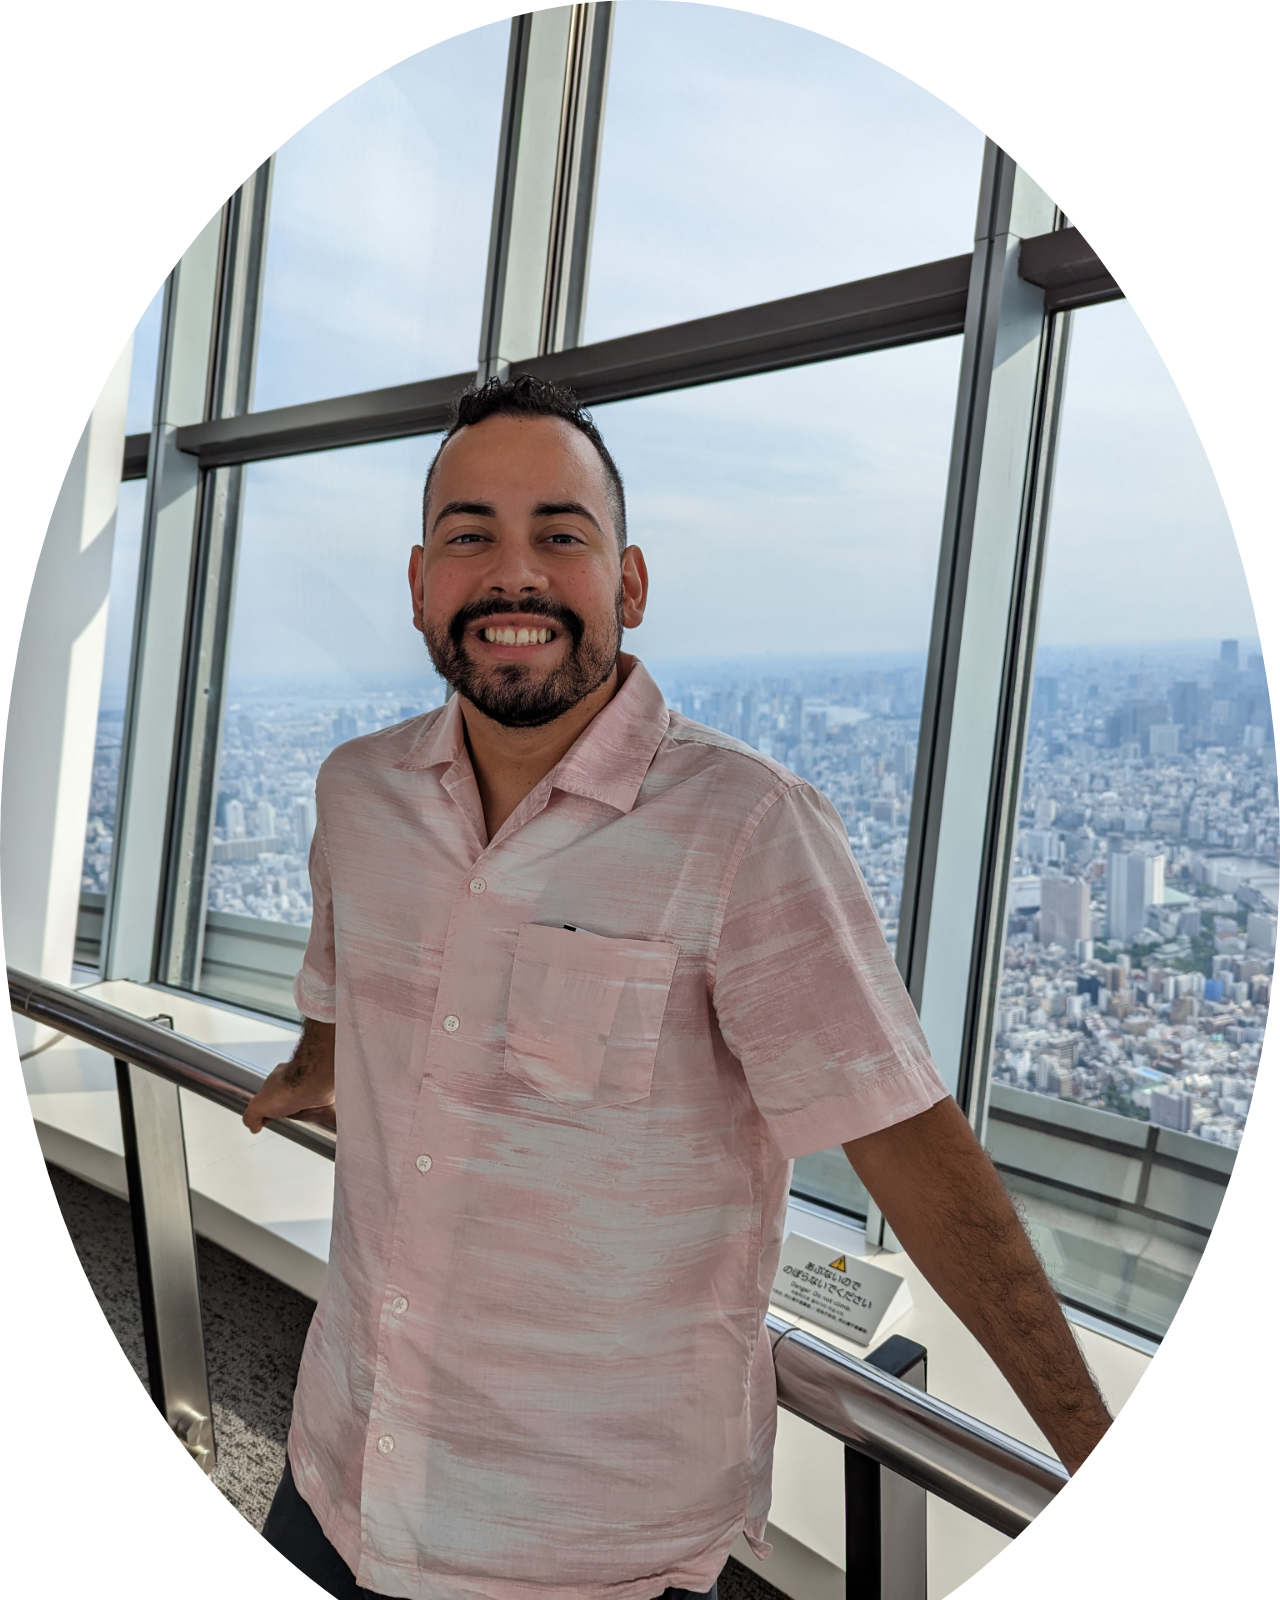
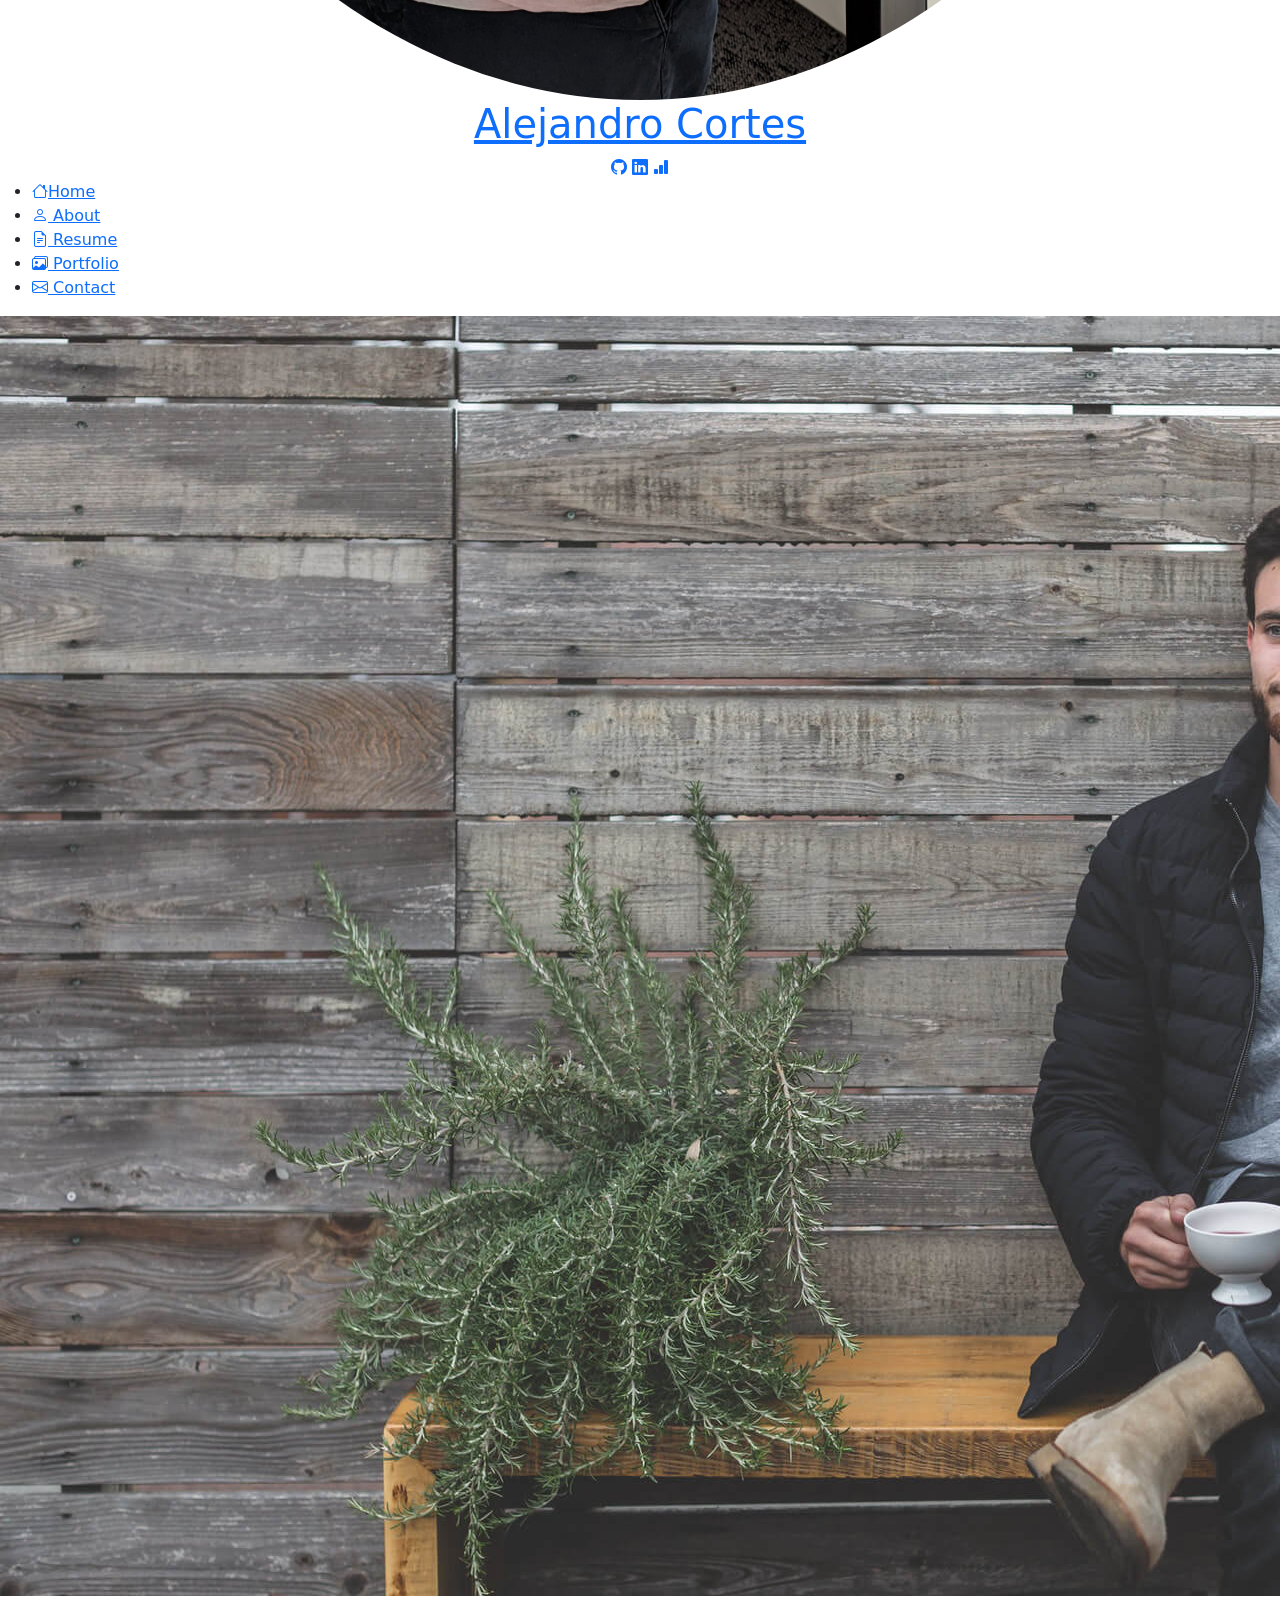
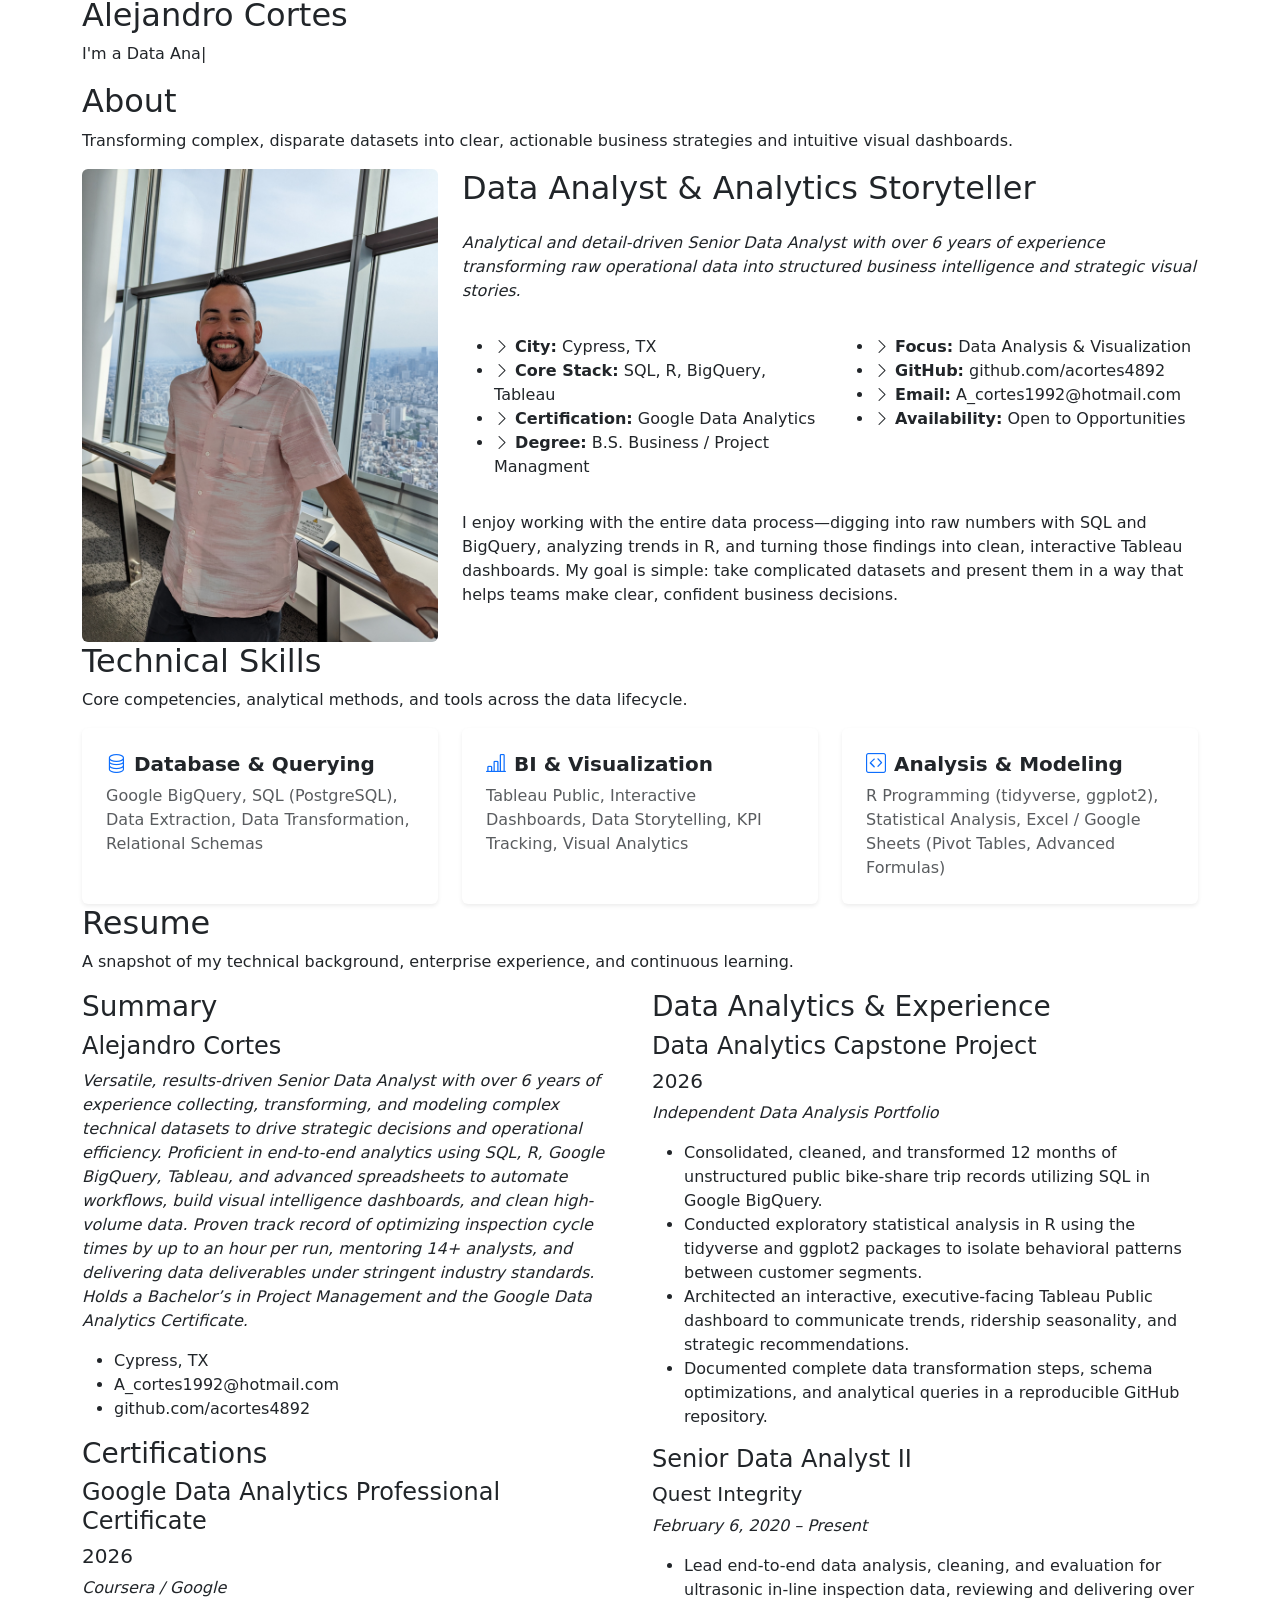
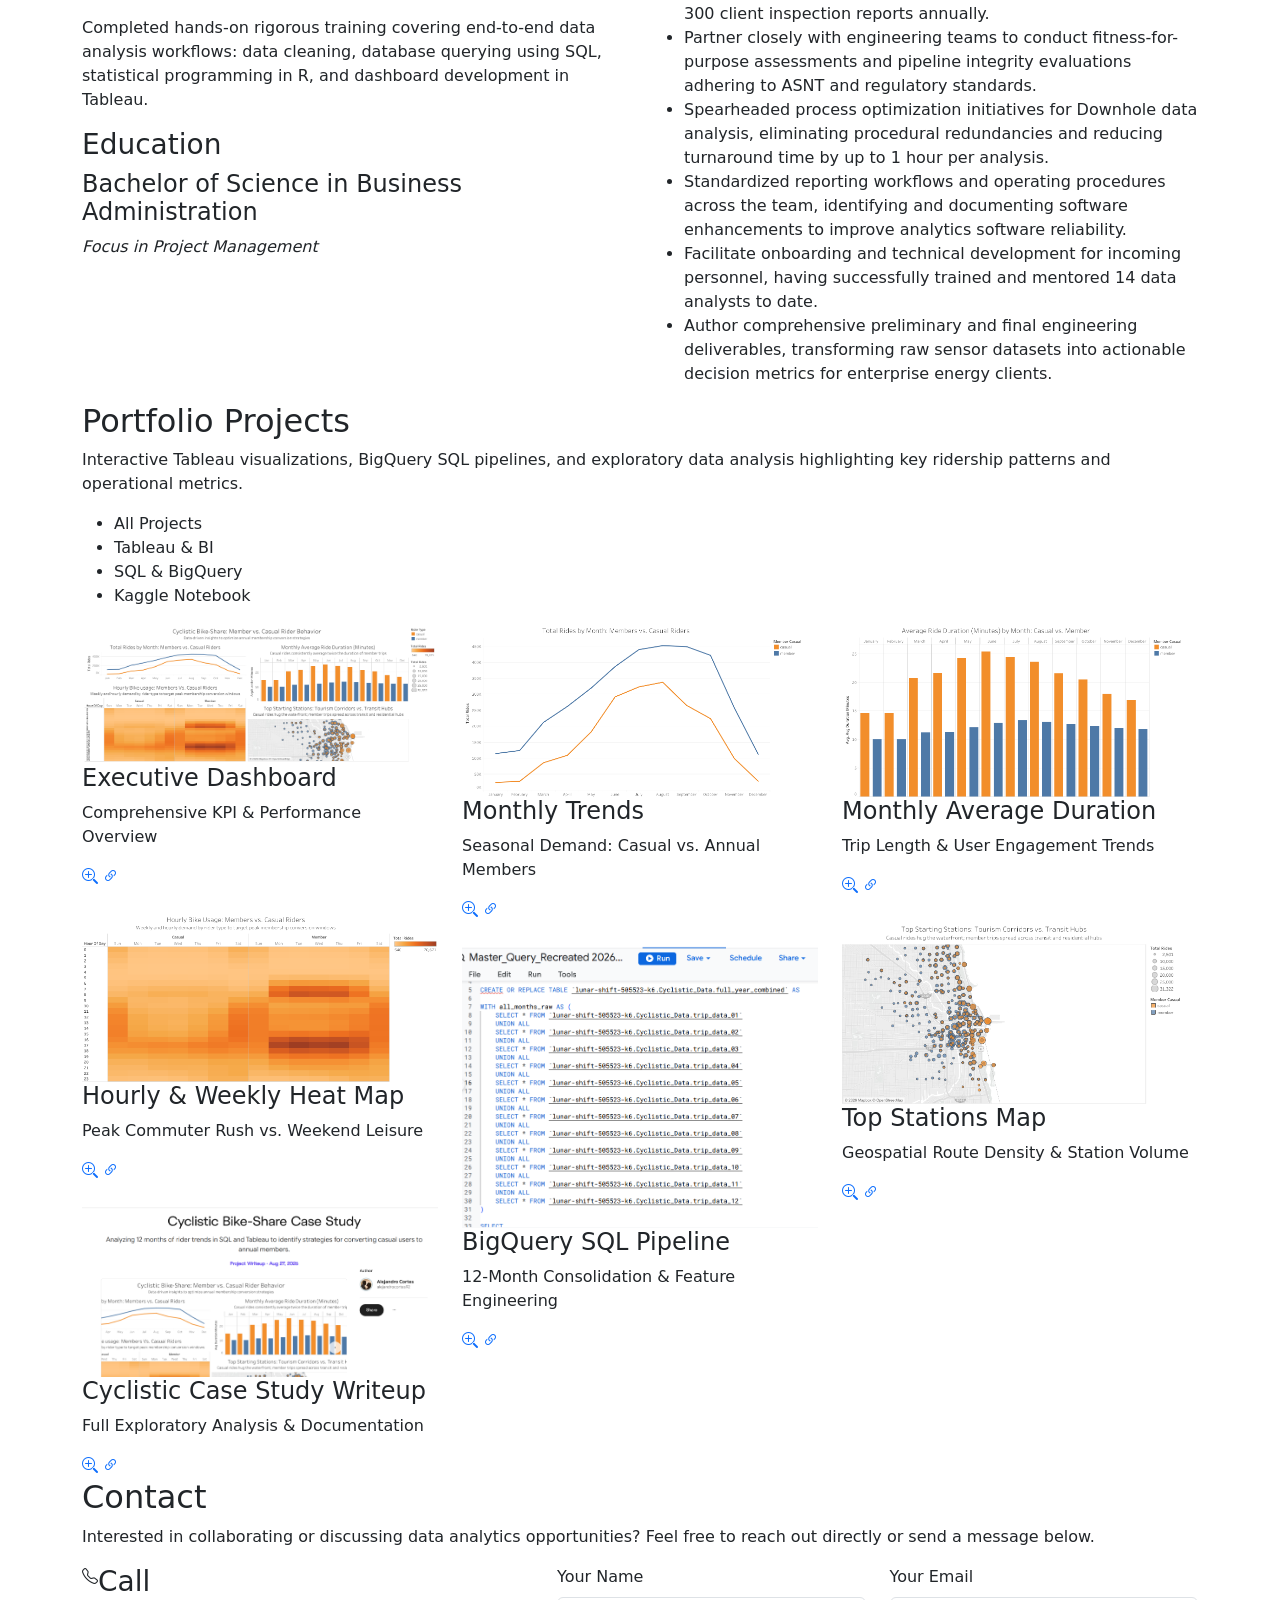
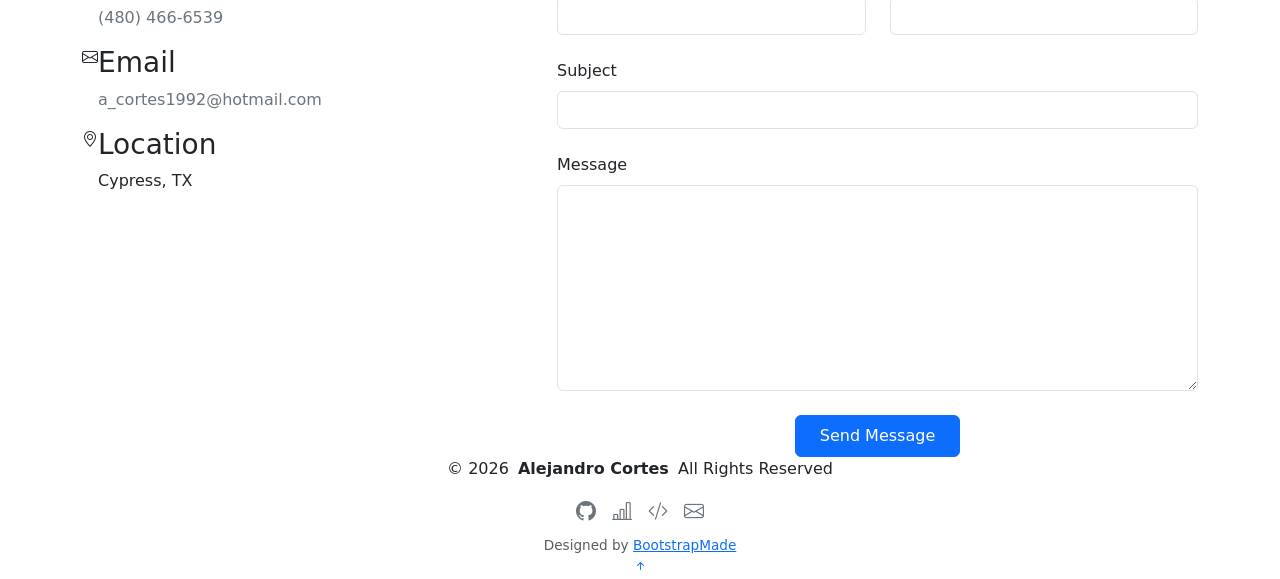
==== commit e7b411a1: "Update index.html" ====
--- a/index.html
+++ b/index.html
@@ -460,15 +460,19 @@
   <footer id="footer" class="footer position-relative light-background">
 
     <div class="container">
-      <div class="copyright text-center ">
-        <p>© <span>Copyright</span> <strong class="px-1 sitename">iPortfolio</strong> <span>All Rights Reserved</span></p>
-      </div>
-      <div class="credits">
-        <!-- All the links in the footer should remain intact. -->
-        <!-- You can delete the links only if you've purchased the pro version. -->
-        <!-- Licensing information: https://bootstrapmade.com/license/ -->
-        <!-- Purchase the pro version with working PHP/AJAX contact form: [buy-url] -->
-        Designed by <a href="https://bootstrapmade.com/">BootstrapMade</a> | <a href="https://bootstrapmade.com/tools/">DevTools</a>
+      <div class="copyright text-center">
+        <p>&copy; 2026 <strong class="px-1 sitename">Alejandro Cortes</strong> <span>All Rights Reserved</span></p>
+      </div>
+      
+      <div class="social-links d-flex justify-content-center my-2 gap-3">
+        <a href="https://github.com/acortes4892" target="_blank" rel="noopener noreferrer" title="GitHub" class="text-secondary"><i class="bi bi-github fs-5"></i></a>
+        <a href="https://public.tableau.com/app/profile/alejandro.cortes7650/viz/CyclisticCaseStudy_17872039231810/Dashboard1" target="_blank" rel="noopener noreferrer" title="Tableau Public" class="text-secondary"><i class="bi bi-bar-chart-line fs-5"></i></a>
+        <a href="https://www.kaggle.com/code/alejandrocortes92/cyclistic-bike-share-case-study-sql-analysis" target="_blank" rel="noopener noreferrer" title="Kaggle" class="text-secondary"><i class="bi bi-code-slash fs-5"></i></a>
+        <a href="mailto:a_cortes1992@hotmail.com" title="Email" class="text-secondary"><i class="bi bi-envelope fs-5"></i></a>
+      </div>
+
+      <div class="credits text-center text-muted" style="font-size: 0.85rem;">
+        Designed by <a href="https://bootstrapmade.com/" target="_blank" rel="noopener noreferrer">BootstrapMade</a>
       </div>
     </div>
 
@@ -482,7 +486,6 @@
 
   <!-- Vendor JS Files -->
   <script src="assets/vendor/bootstrap/js/bootstrap.bundle.min.js"></script>
-  <script src="assets/vendor/php-email-form/validate.js"></script>
   <script src="assets/vendor/aos/aos.js"></script>
   <script src="assets/vendor/typed.js/typed.umd.js"></script>
   <script src="assets/vendor/purecounter/purecounter_vanilla.js"></script>
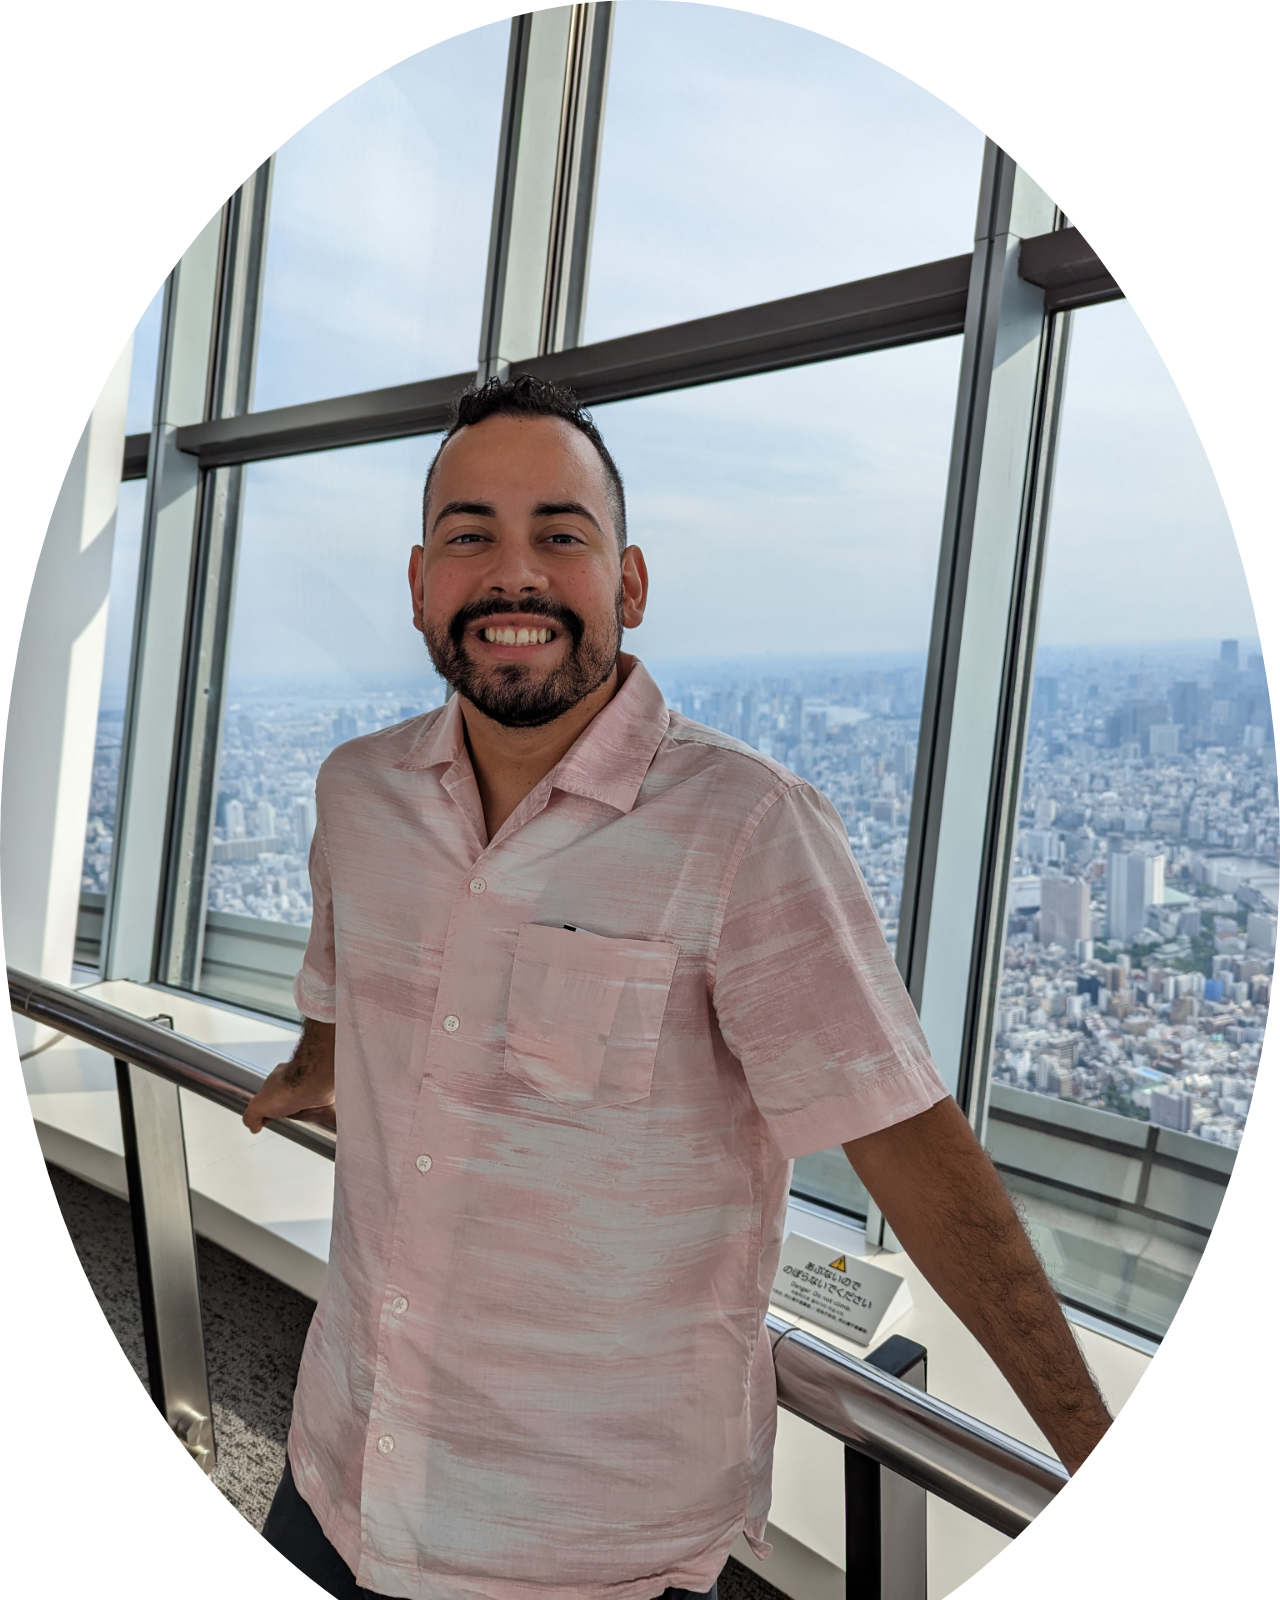
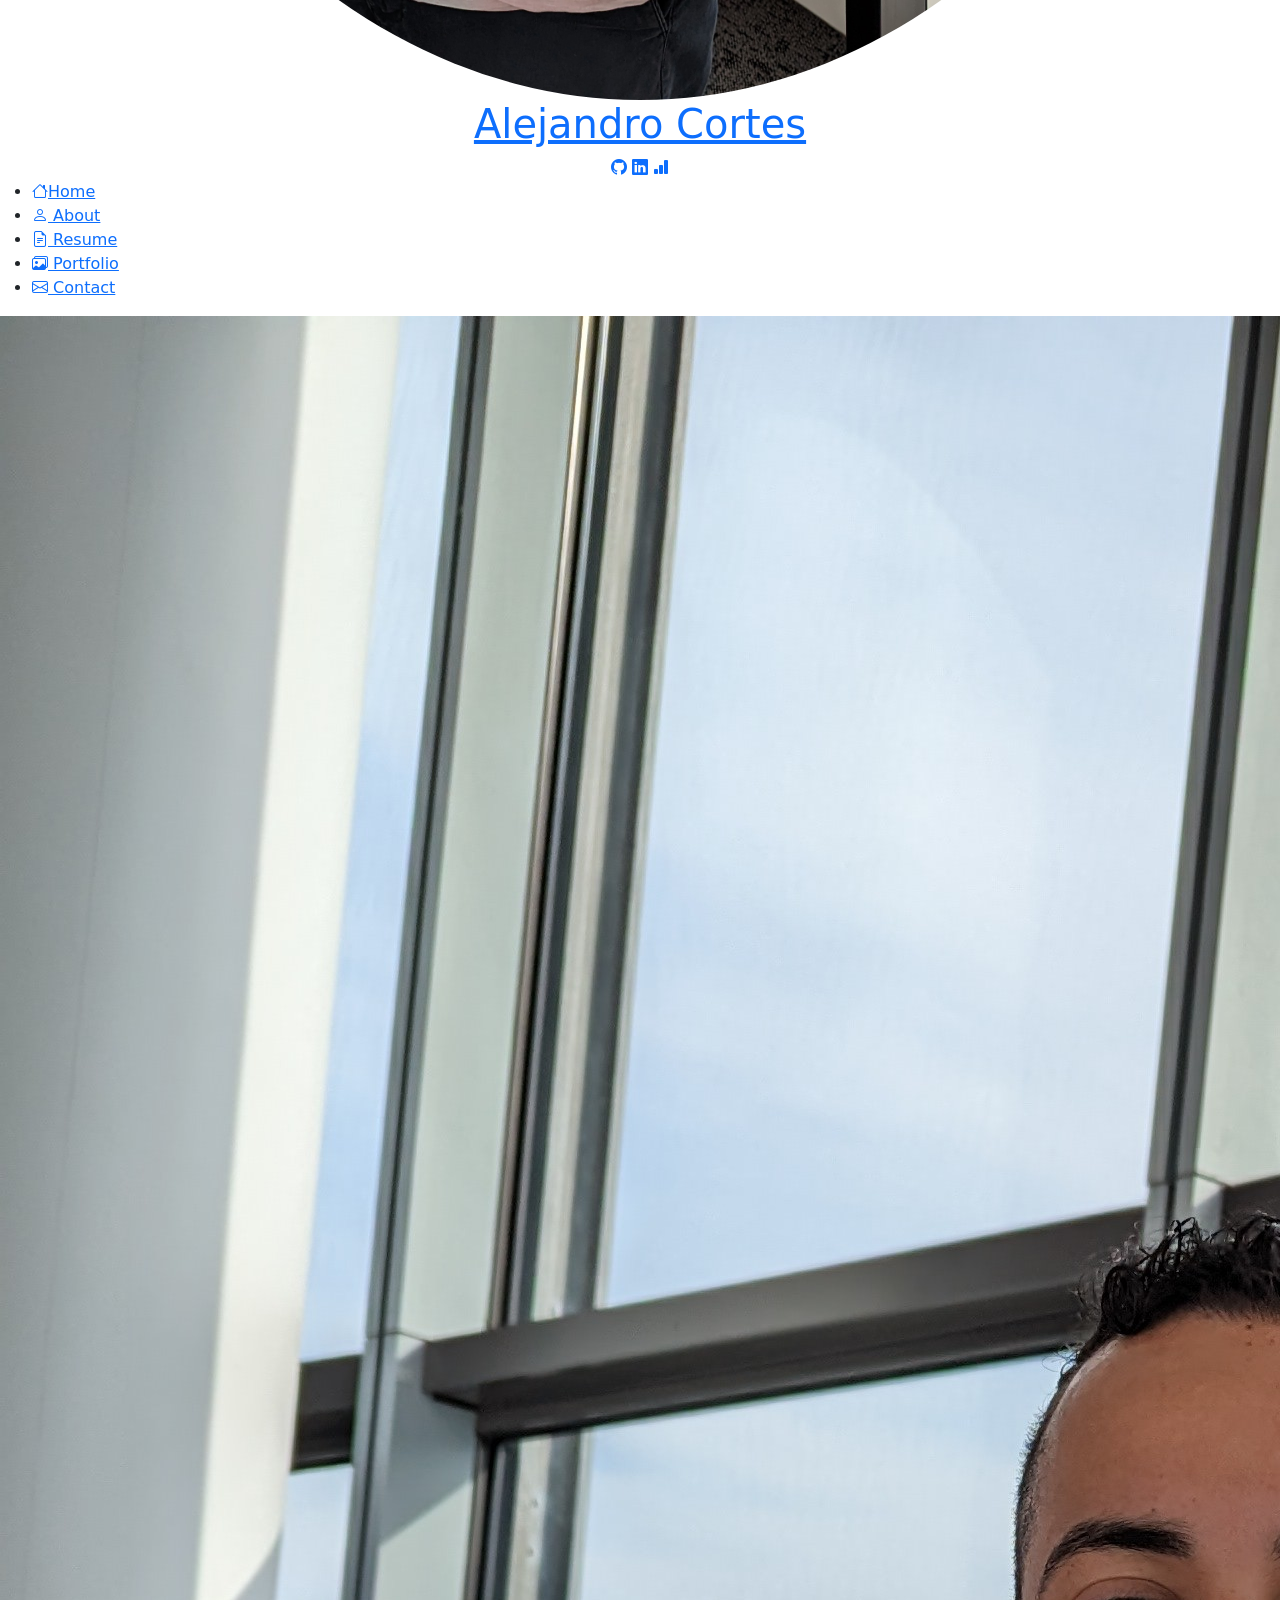
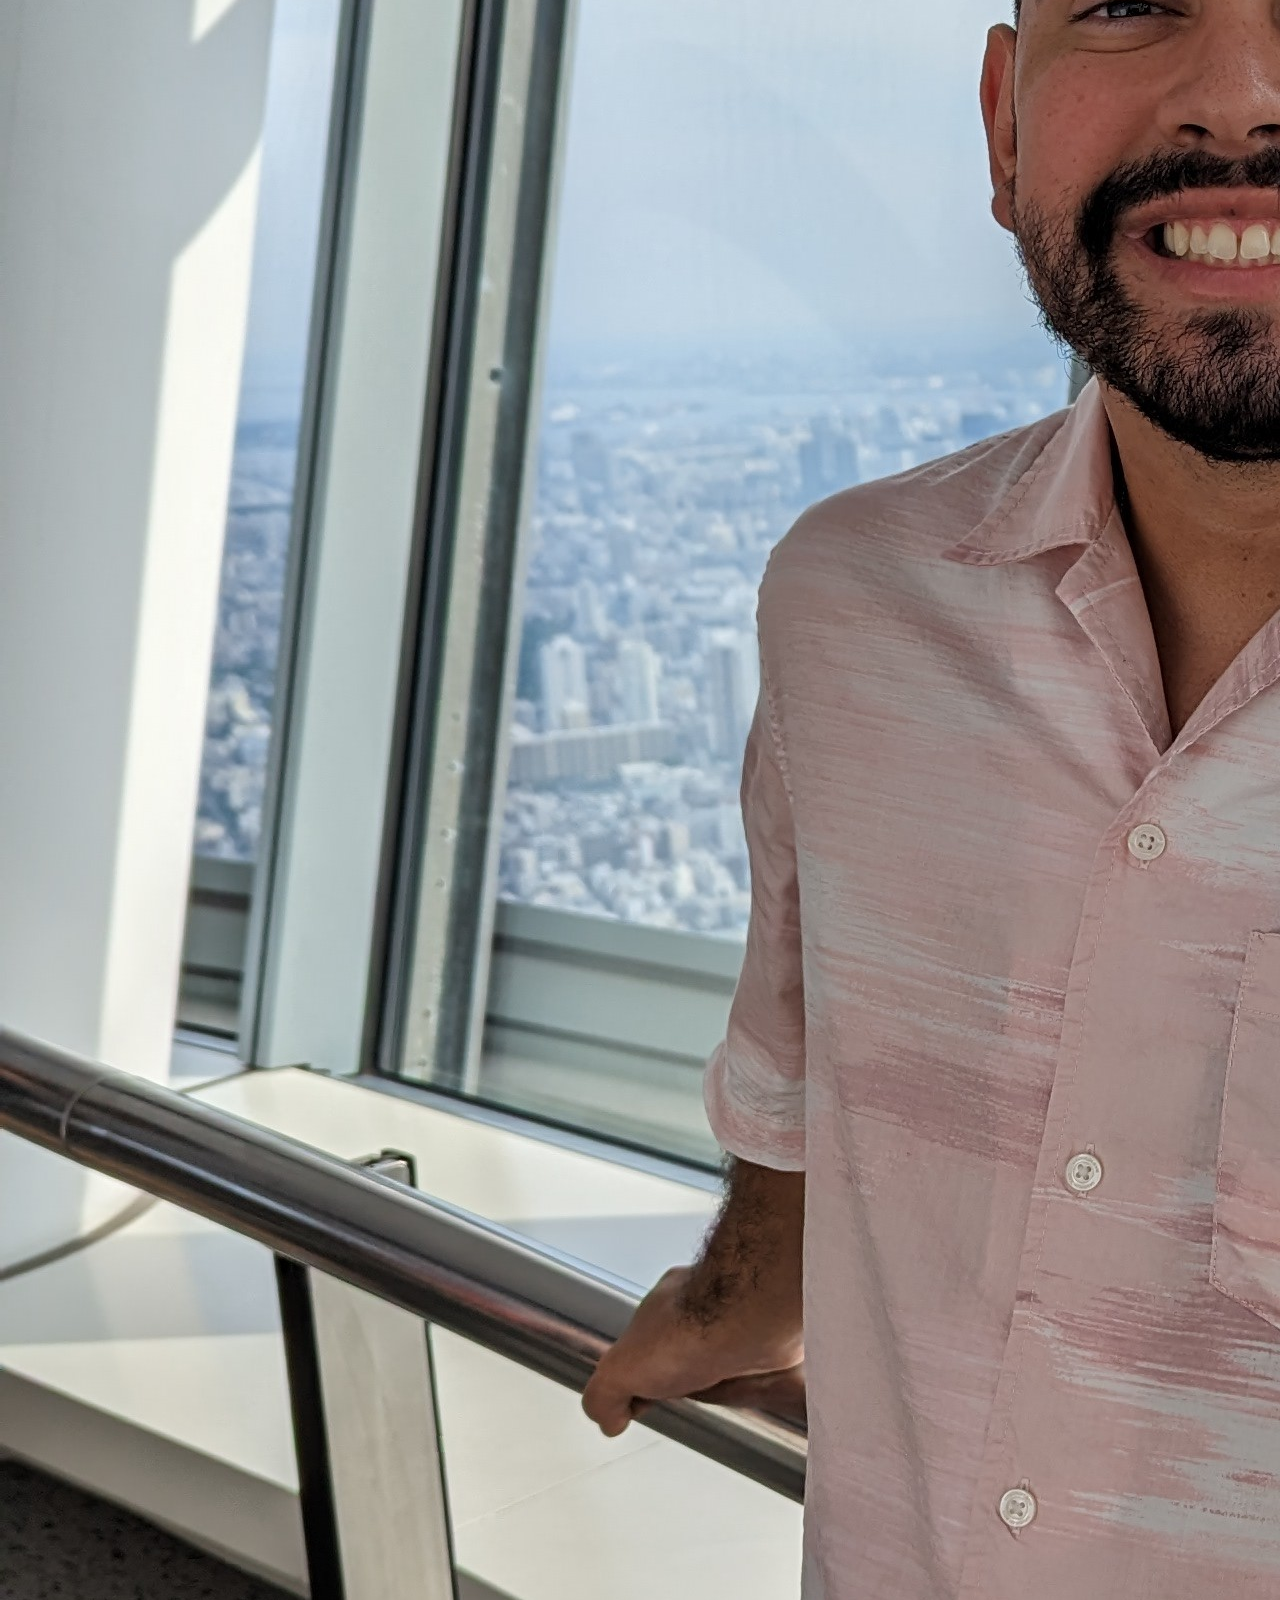
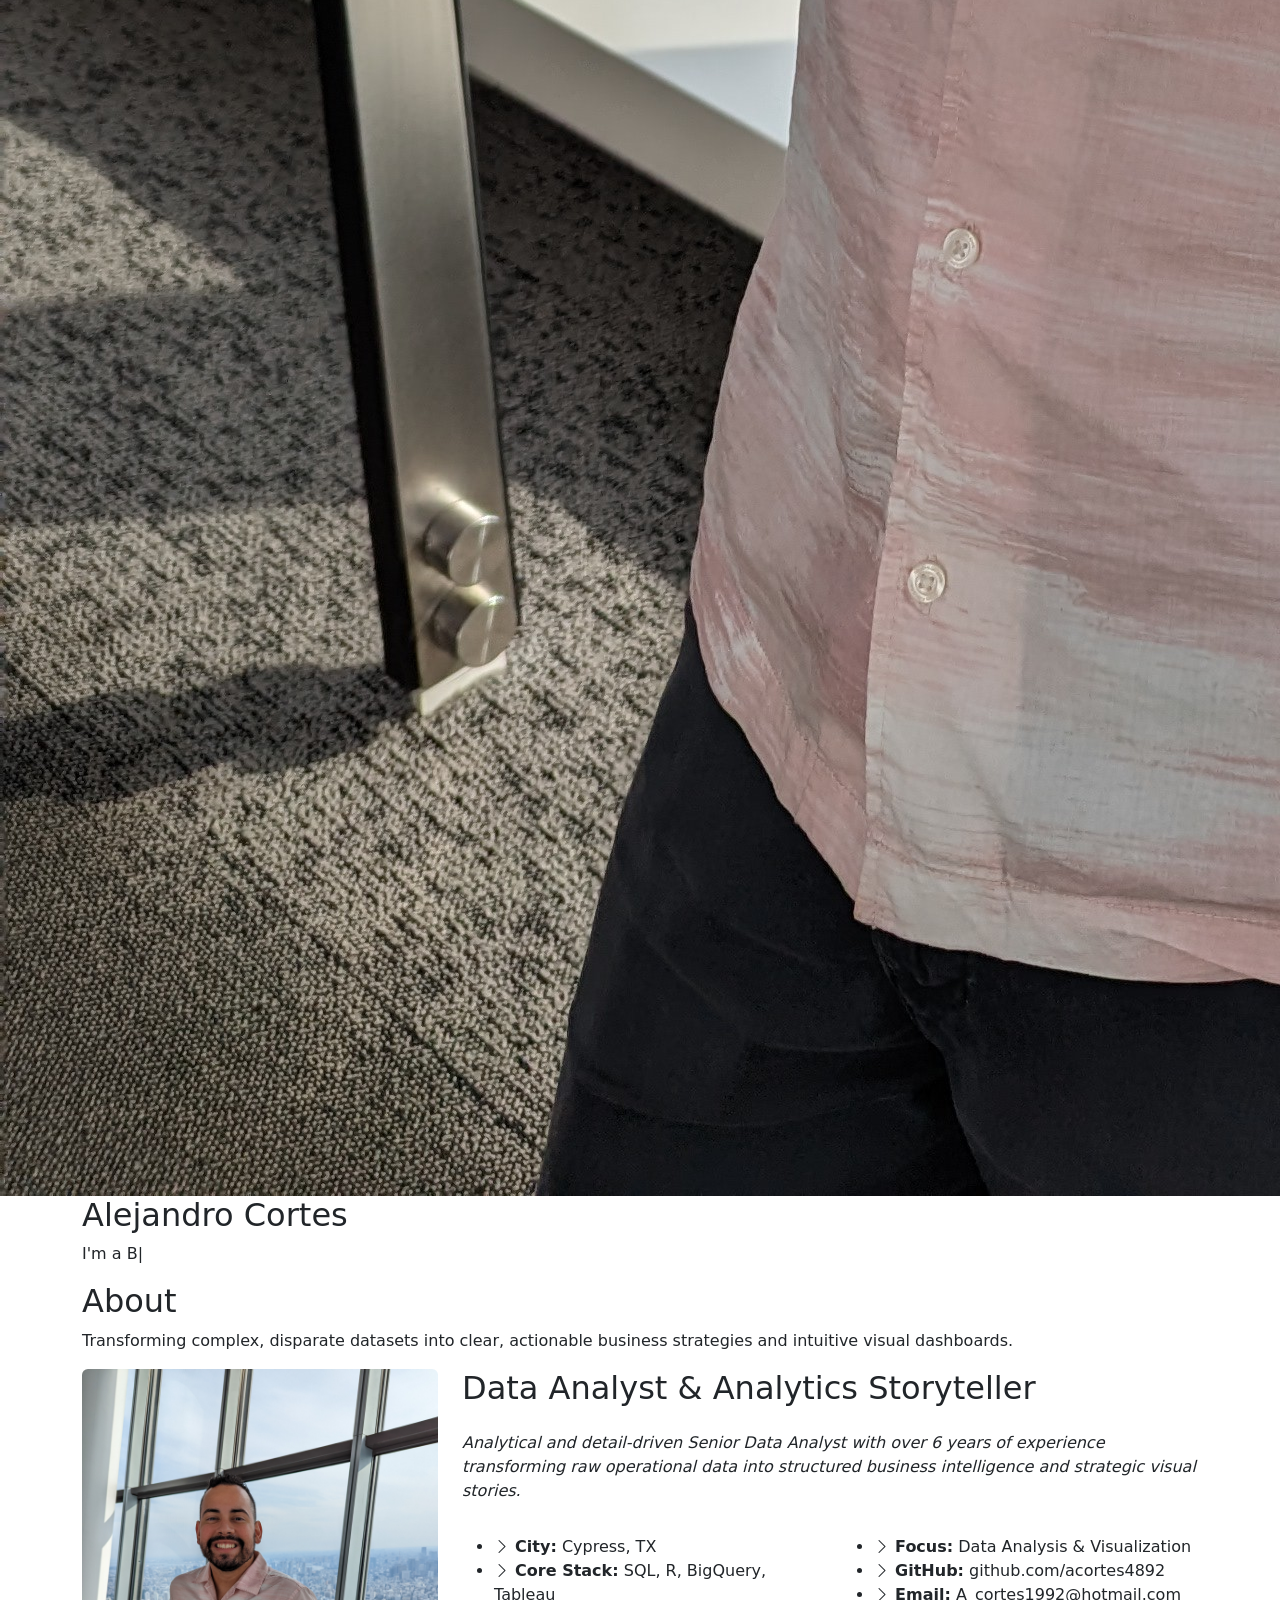
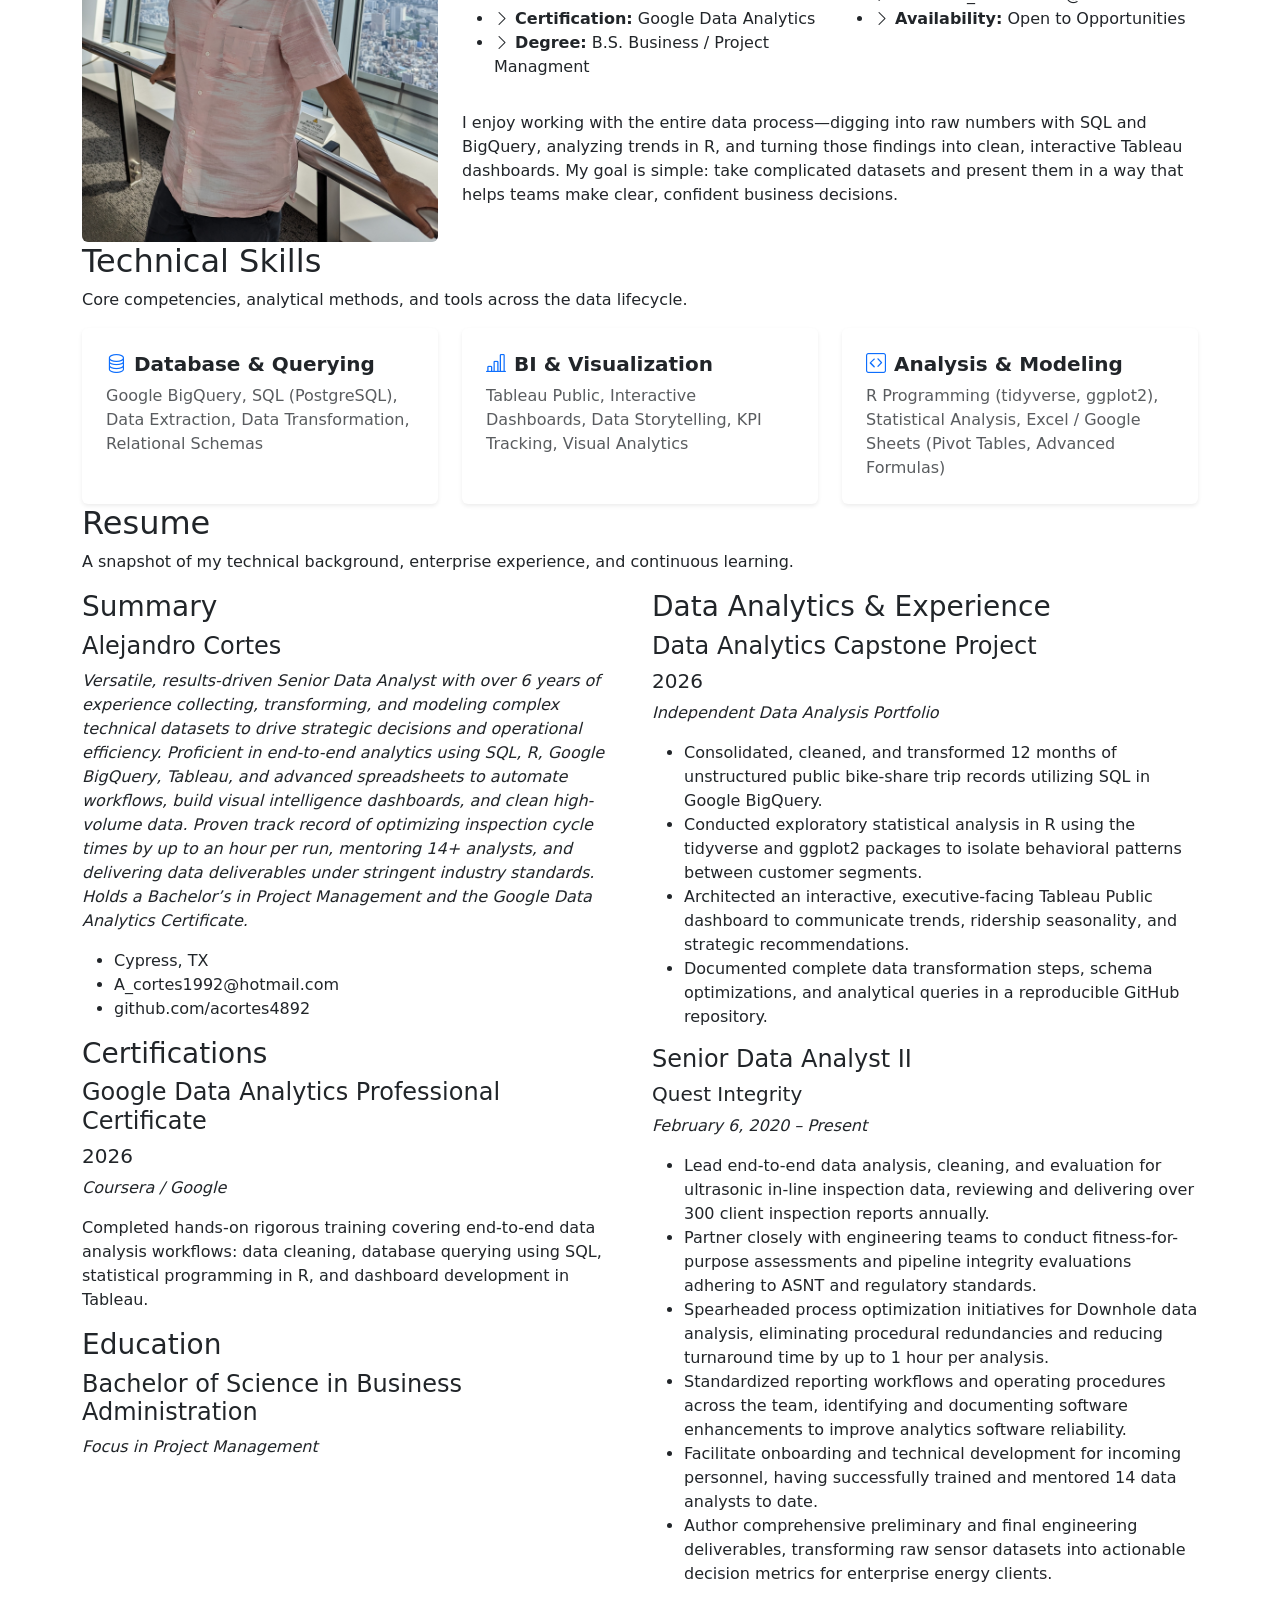
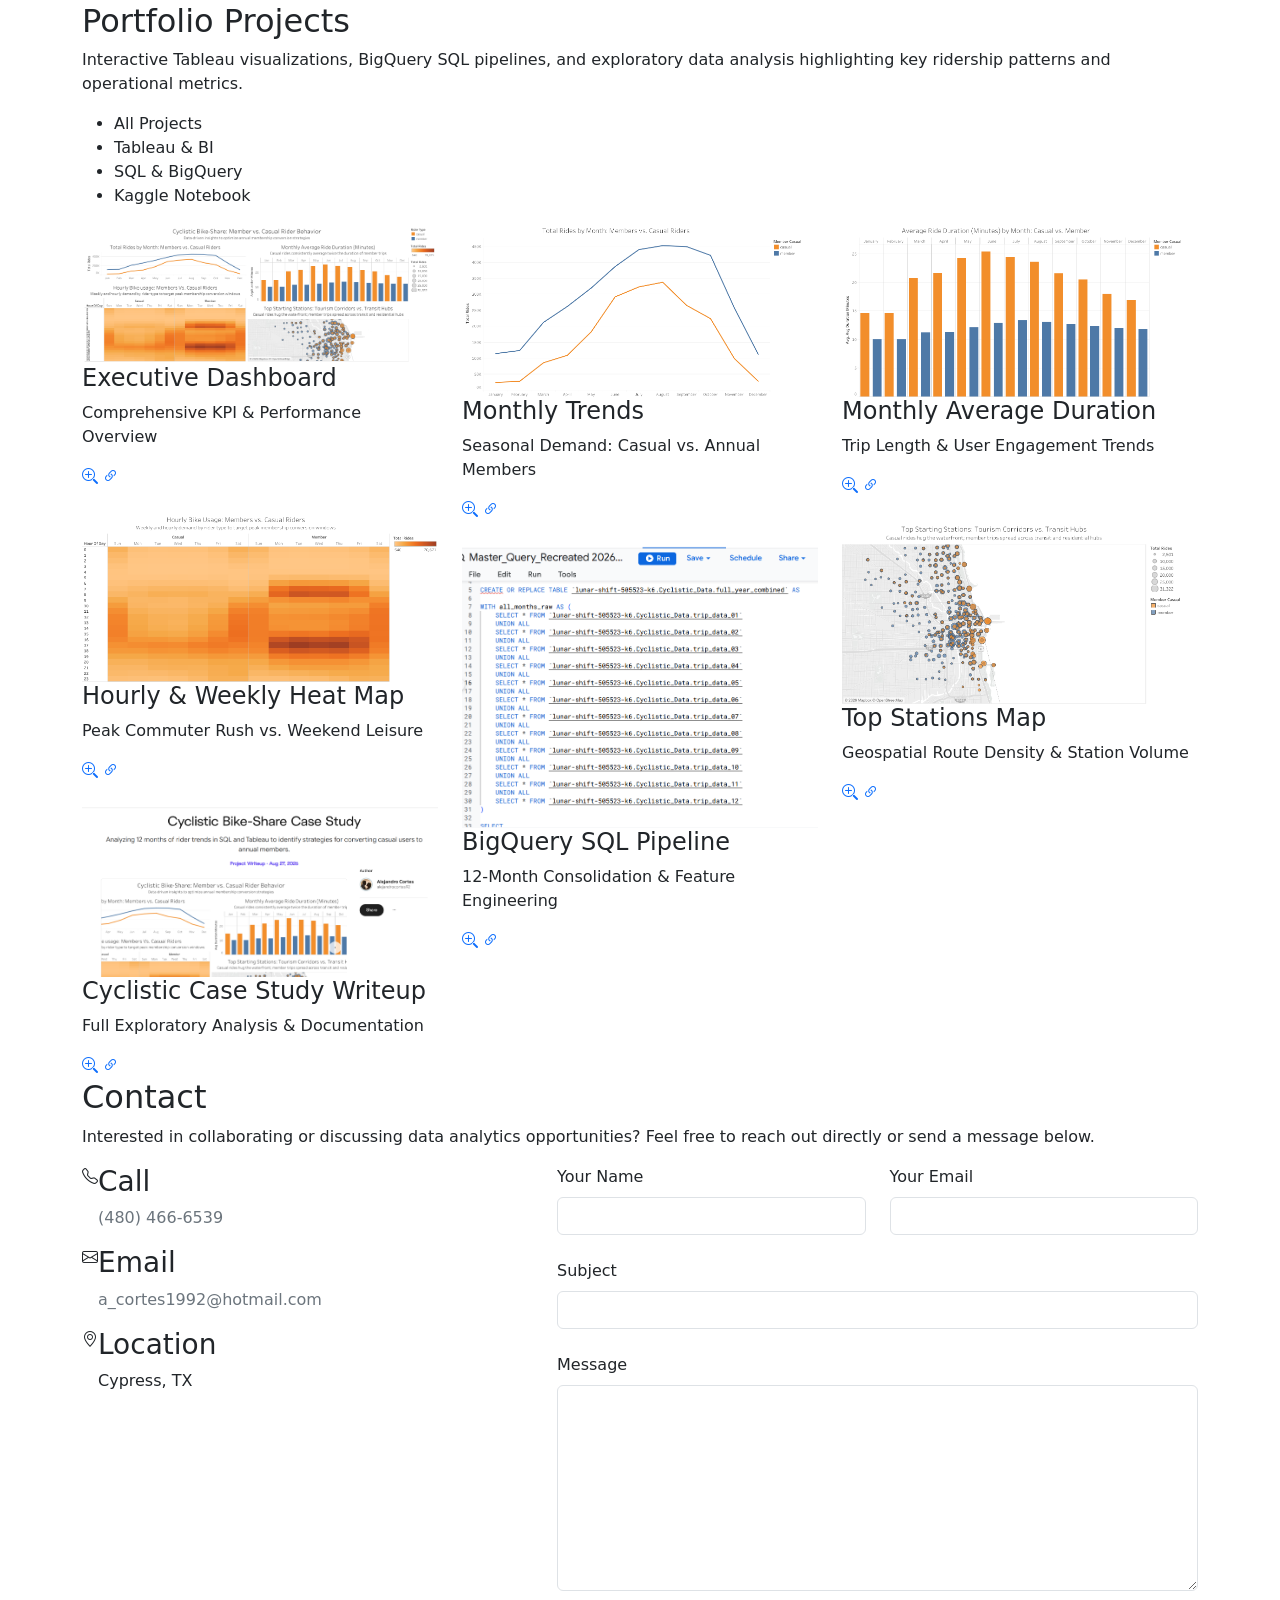
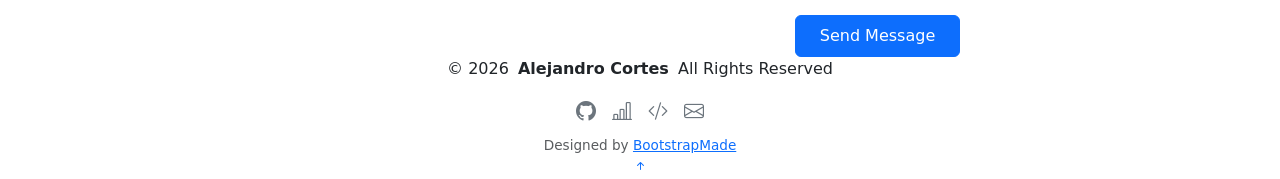
==== commit a878556c: "Update index.html" ====
--- a/index.html
+++ b/index.html
@@ -71,17 +71,17 @@
 
   <main class="main">
 
-    <!-- Hero Section -->
-    <section id="hero" class="hero section dark-background">
-
-      <img src="assets/img/hero-bg.jpg" alt="" data-aos="fade-in" class="">
-
-      <div class="container" data-aos="fade-up" data-aos-delay="100">
-        <h2>Alejandro Cortes</h2>
-        <p>I'm a <span class="typed" data-typed-items="Data Analyst, Business Analyst, BI Specialist, Analytics Storyteller">Data Analyst</span><span class="typed-cursor typed-cursor--blink" aria-hidden="true"></span></p>
-      </div>
-
-    </section><!-- /Hero Section -->
+   <!-- Hero Section -->
+<section id="hero" class="hero section dark-background">
+
+  <img src="assets/img/my-profile-img.jpg" alt="Alejandro Cortes" data-aos="fade-in" class="">
+
+  <div class="container" data-aos="fade-up" data-aos-delay="100">
+    <h2>Alejandro Cortes</h2>
+    <p>I'm a <span class="typed" data-typed-items="Data Analyst, Business Analyst, BI Specialist, Analytics Storyteller">Data Analyst</span><span class="typed-cursor typed-cursor--blink" aria-hidden="true"></span></p>
+  </div>
+
+</section><!-- /Hero Section -->
 
 <!-- About Section -->
     <section id="about" class="about section">
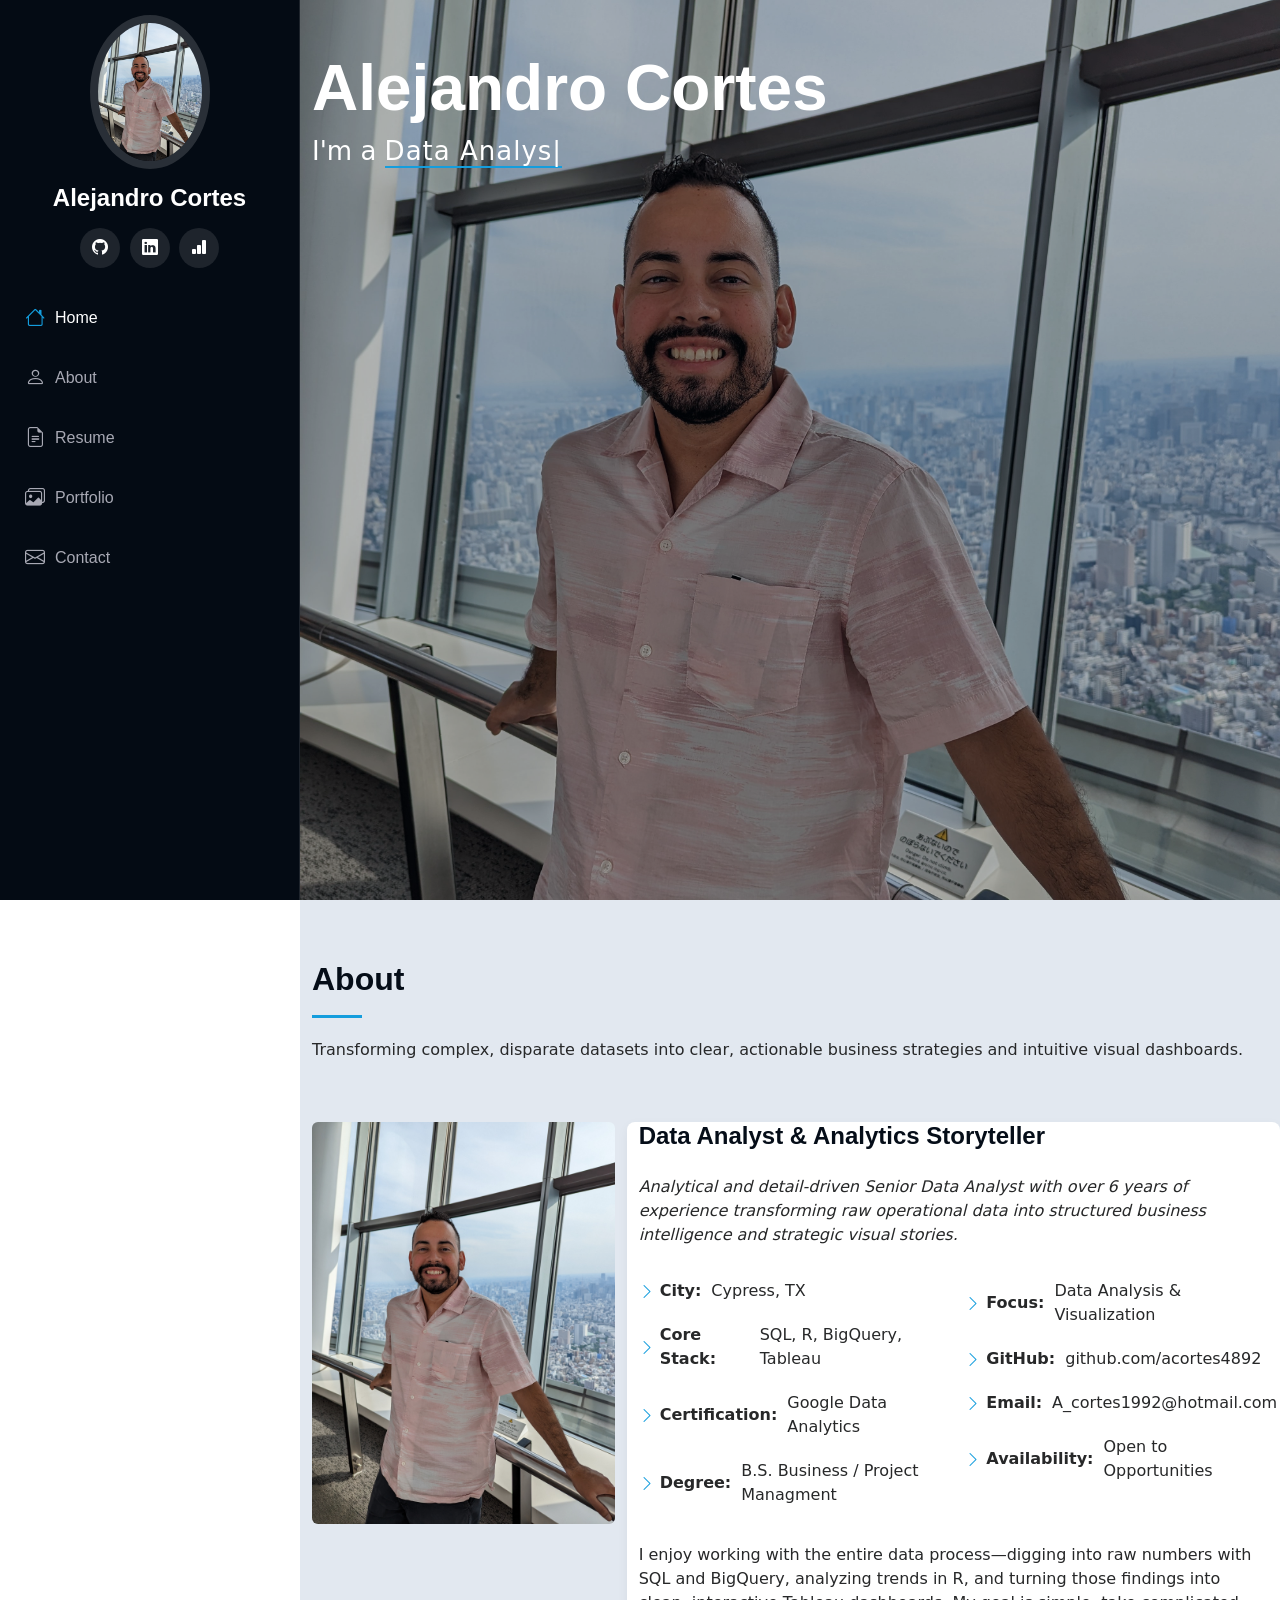
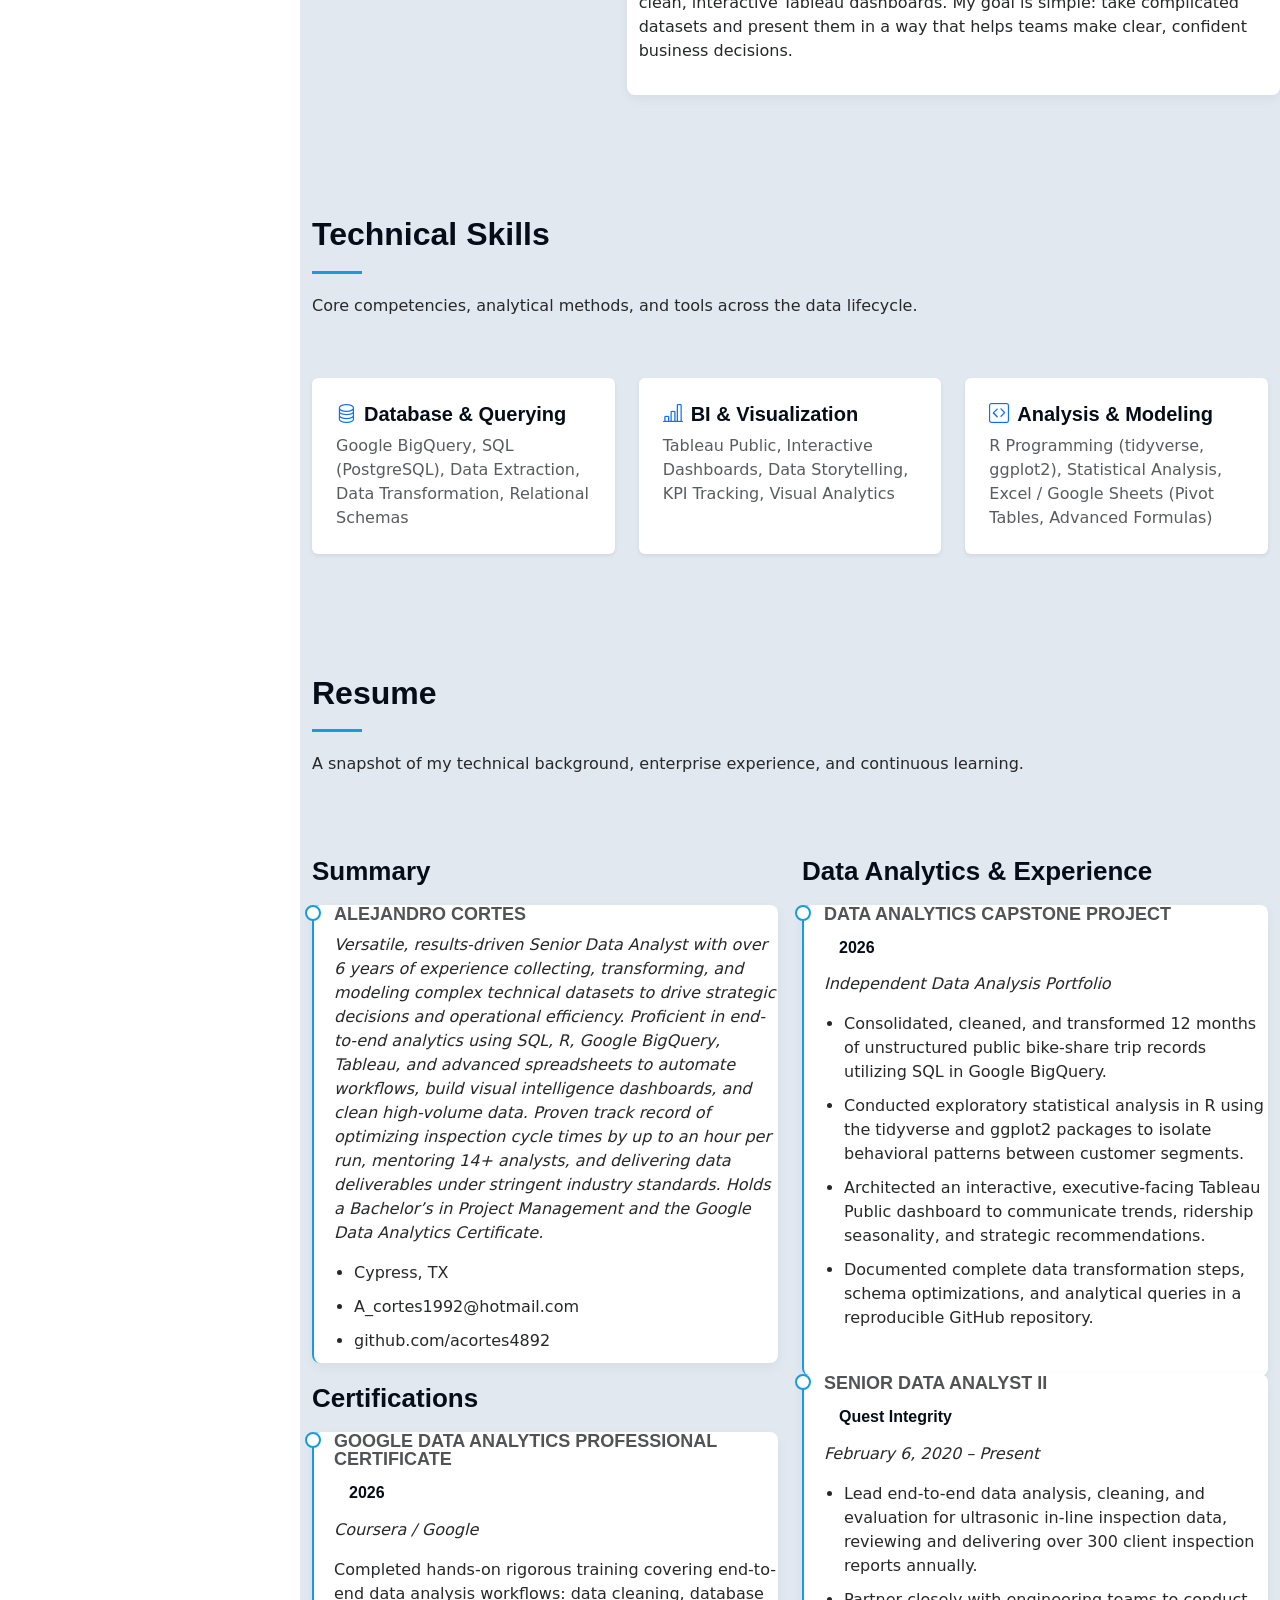
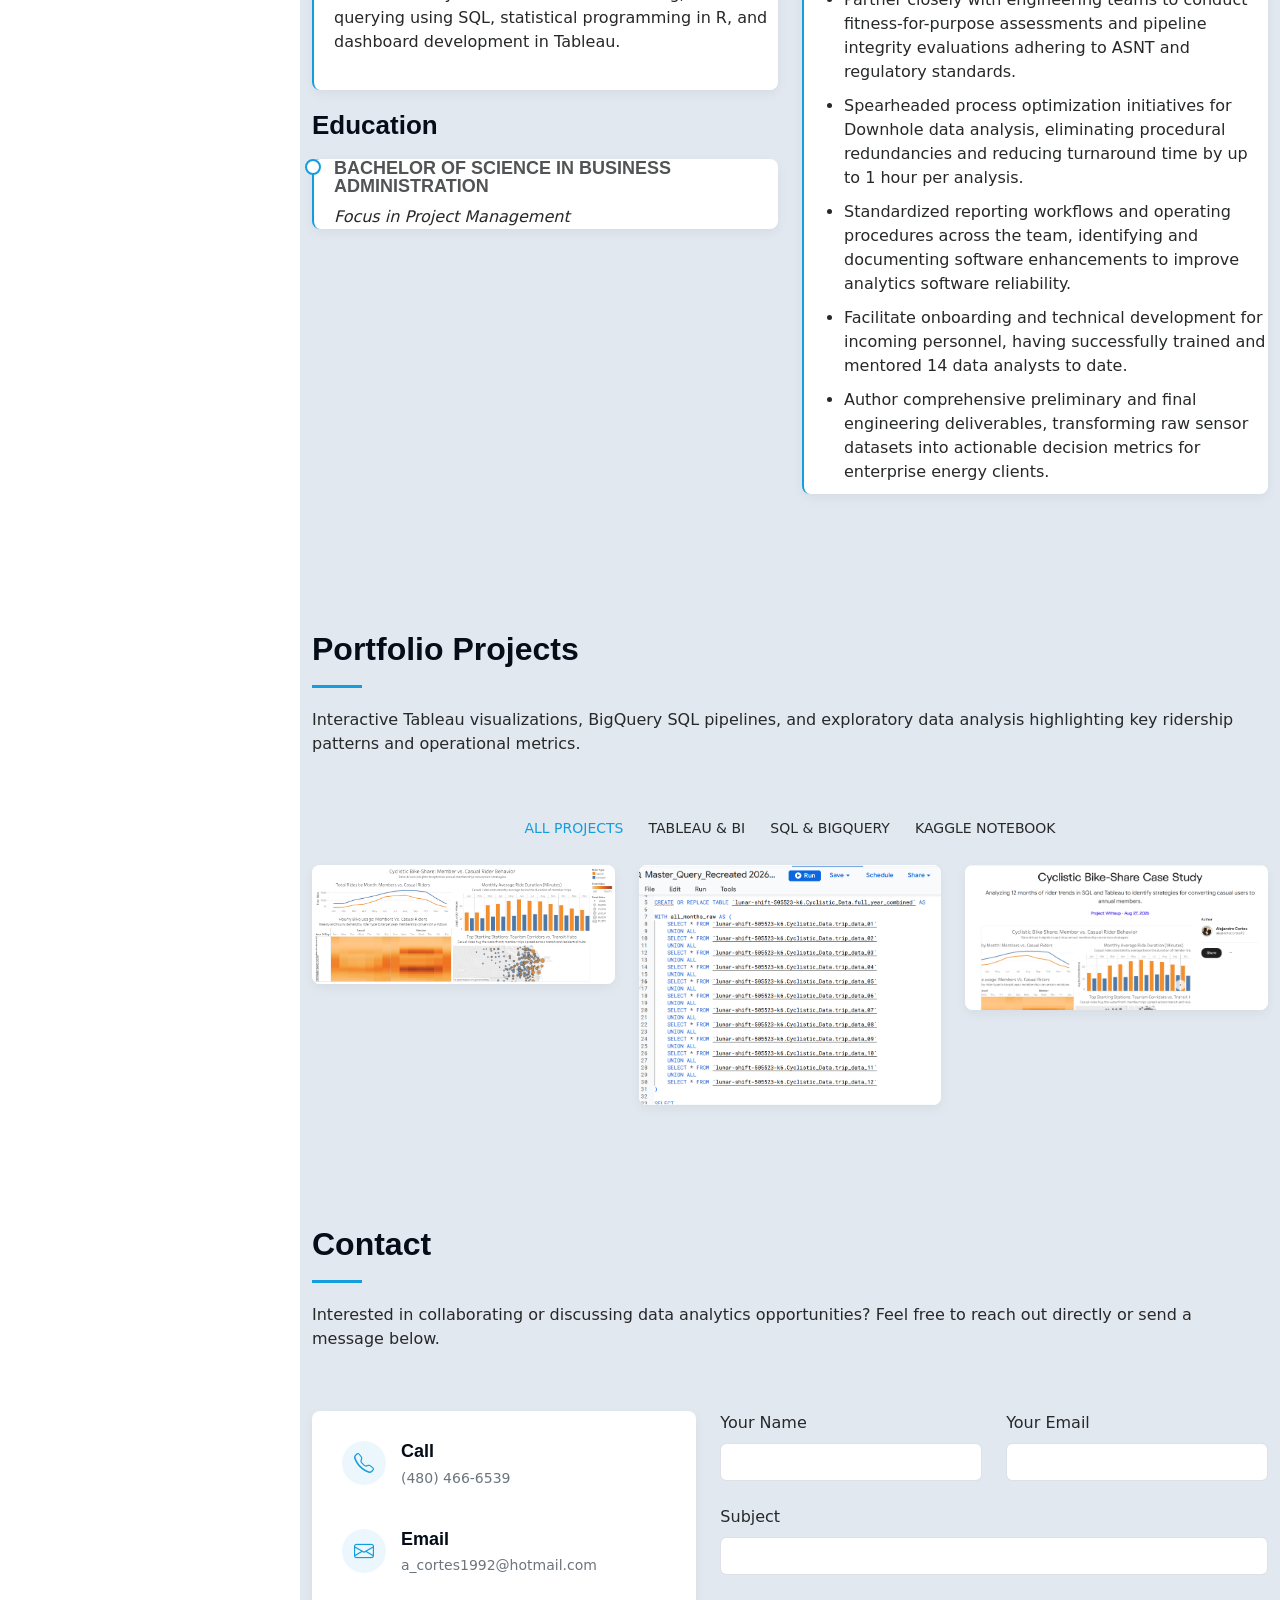
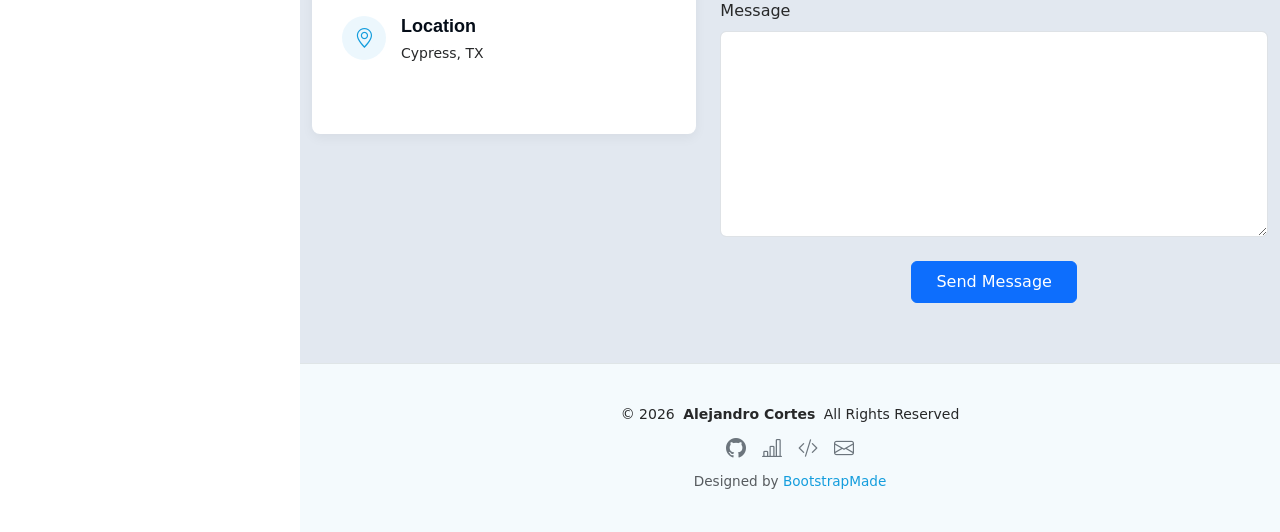
==== commit fe2b2f4c: "Update index.html" ====
--- a/index.html
+++ b/index.html
@@ -272,72 +272,43 @@
 
           <div class="row gy-4 isotope-container" data-aos="fade-up" data-aos-delay="200">
 
-            <!-- Visual 1: Executive Dashboard -->
+            <!-- Card 1: Master Tableau BI Suite (5 Slideshow Views) -->
             <div class="col-lg-4 col-md-6 portfolio-item isotope-item filter-bi">
               <div class="portfolio-content h-100">
-                <img src="assets/img/portfolio/Executive%20Dashboard.png" class="img-fluid" alt="Cyclistic Executive Dashboard">
+                <!-- Cover Image: Executive Dashboard -->
+                <img src="assets/img/portfolio/Executive%20Dashboard.png" class="img-fluid" alt="Cyclistic BI Dashboard Suite">
                 <div class="portfolio-info">
-                  <h4>Executive Dashboard</h4>
-                  <p>Comprehensive KPI &amp; Performance Overview</p>
-                  <a href="assets/img/portfolio/Executive%20Dashboard.png" title="Cyclistic Executive Dashboard" data-gallery="portfolio-gallery-bi" class="glightbox preview-link"><i class="bi bi-zoom-in"></i></a>
-                  <a href="https://public.tableau.com/app/profile/alejandro.cortes7650/viz/CyclisticCaseStudy_17872039231810/Dashboard1" target="_blank" rel="noopener noreferrer" title="View Live Dashboard on Tableau Public" class="details-link"><i class="bi bi-link-45deg"></i></a>
-                </div>
-              </div>
-            </div><!-- End Visual 1 -->
-
-            <!-- Visual 2: Monthly Trends -->
-            <div class="col-lg-4 col-md-6 portfolio-item isotope-item filter-bi">
-              <div class="portfolio-content h-100">
-                <img src="assets/img/portfolio/Monthly_Trends.png" class="img-fluid" alt="Monthly Ridership Trends">
-                <div class="portfolio-info">
-                  <h4>Monthly Trends</h4>
-                  <p>Seasonal Demand: Casual vs. Annual Members</p>
-                  <a href="assets/img/portfolio/Monthly_Trends.png" title="Monthly Ridership Trends" data-gallery="portfolio-gallery-bi" class="glightbox preview-link"><i class="bi bi-zoom-in"></i></a>
-                  <a href="https://public.tableau.com/app/profile/alejandro.cortes7650/viz/CyclisticCaseStudy_17872039231810/Dashboard1" target="_blank" rel="noopener noreferrer" title="View Live Dashboard on Tableau Public" class="details-link"><i class="bi bi-link-45deg"></i></a>
-                </div>
-              </div>
-            </div><!-- End Visual 2 -->
-
-            <!-- Visual 3: Monthly Average Duration -->
-            <div class="col-lg-4 col-md-6 portfolio-item isotope-item filter-bi">
-              <div class="portfolio-content h-100">
-                <img src="assets/img/portfolio/Monthly%20Average%20Duration.png" class="img-fluid" alt="Monthly Average Trip Duration">
-                <div class="portfolio-info">
-                  <h4>Monthly Average Duration</h4>
-                  <p>Trip Length &amp; User Engagement Trends</p>
-                  <a href="assets/img/portfolio/Monthly%20Average%20Duration.png" title="Monthly Average Trip Duration" data-gallery="portfolio-gallery-bi" class="glightbox preview-link"><i class="bi bi-zoom-in"></i></a>
-                  <a href="https://public.tableau.com/app/profile/alejandro.cortes7650/viz/CyclisticCaseStudy_17872039231810/Dashboard1" target="_blank" rel="noopener noreferrer" title="View Live Dashboard on Tableau Public" class="details-link"><i class="bi bi-link-45deg"></i></a>
-                </div>
-              </div>
-            </div><!-- End Visual 3 -->
-
-            <!-- Visual 4: Hourly and Weekly Heat Map -->
-            <div class="col-lg-4 col-md-6 portfolio-item isotope-item filter-bi">
-              <div class="portfolio-content h-100">
-                <img src="assets/img/portfolio/Hourly%20and%20Weekly%20Heat%20Map.png" class="img-fluid" alt="Hourly and Weekly Demand Heat Map">
-                <div class="portfolio-info">
-                  <h4>Hourly &amp; Weekly Heat Map</h4>
-                  <p>Peak Commuter Rush vs. Weekend Leisure</p>
-                  <a href="assets/img/portfolio/Hourly%20and%20Weekly%20Heat%20Map.png" title="Hourly and Weekly Demand Heat Map" data-gallery="portfolio-gallery-bi" class="glightbox preview-link"><i class="bi bi-zoom-in"></i></a>
-                  <a href="https://public.tableau.com/app/profile/alejandro.cortes7650/viz/CyclisticCaseStudy_17872039231810/Dashboard1" target="_blank" rel="noopener noreferrer" title="View Live Dashboard on Tableau Public" class="details-link"><i class="bi bi-link-45deg"></i></a>
-                </div>
-              </div>
-            </div><!-- End Visual 4 -->
-
-            <!-- Visual 5: Top Stations Map -->
-            <div class="col-lg-4 col-md-6 portfolio-item isotope-item filter-bi">
-              <div class="portfolio-content h-100">
-                <img src="assets/img/portfolio/Top%20Stations%20Map.png" class="img-fluid" alt="Top Stations Geospatial Map">
-                <div class="portfolio-info">
-                  <h4>Top Stations Map</h4>
-                  <p>Geospatial Route Density &amp; Station Volume</p>
-                  <a href="assets/img/portfolio/Top%20Stations%20Map.png" title="Top Stations Geospatial Density Map" data-gallery="portfolio-gallery-bi" class="glightbox preview-link"><i class="bi bi-zoom-in"></i></a>
-                  <a href="https://public.tableau.com/app/profile/alejandro.cortes7650/viz/CyclisticCaseStudy_17872039231810/Dashboard1" target="_blank" rel="noopener noreferrer" title="View Live Dashboard on Tableau Public" class="details-link"><i class="bi bi-link-45deg"></i></a>
-                </div>
-              </div>
-            </div><!-- End Visual 5 -->
-
-          <!-- SQL Project Card -->
+                  <h4>Cyclistic BI Dashboard Suite</h4>
+                  <p>5-View Interactive Visual Analysis</p>
+                  
+                  <!-- Main Lightbox Trigger (Slide 1: Executive Dashboard) -->
+                  <a href="assets/img/portfolio/Executive%20Dashboard.png" 
+                     title="Executive Dashboard: KPI &amp; Performance Overview" 
+                     data-gallery="portfolio-gallery-bi" 
+                     class="glightbox preview-link">
+                     <i class="bi bi-zoom-in"></i>
+                  </a>
+                  
+                  <!-- Direct Link to Live Dashboard on Tableau Public -->
+                  <a href="https://public.tableau.com/app/profile/alejandro.cortes7650/viz/CyclisticCaseStudy_17872039231810/Dashboard1" 
+                     target="_blank" 
+                     rel="noopener noreferrer" 
+                     title="View Live Dashboard on Tableau Public" 
+                     class="details-link">
+                     <i class="bi bi-link-45deg"></i>
+                  </a>
+                </div>
+
+                <!-- Hidden Slideshow Links (Slides 2 through 5) -->
+                <a href="assets/img/portfolio/Monthly_Trends.png" title="Monthly Demand Trends: Casual vs. Annual Members" data-gallery="portfolio-gallery-bi" class="glightbox d-none"></a>
+                <a href="assets/img/portfolio/Monthly%20Average%20Duration.png" title="Monthly Average Trip Duration &amp; User Engagement" data-gallery="portfolio-gallery-bi" class="glightbox d-none"></a>
+                <a href="assets/img/portfolio/Hourly%20and%20Weekly%20Heat%20Map.png" title="Hourly &amp; Weekly Heat Map: Commuter Rush vs. Leisure" data-gallery="portfolio-gallery-bi" class="glightbox d-none"></a>
+                <a href="assets/img/portfolio/Top%20Stations%20Map.png" title="Top Stations Geospatial Density Map" data-gallery="portfolio-gallery-bi" class="glightbox d-none"></a>
+
+              </div>
+            </div><!-- End Master Tableau Card -->
+
+            <!-- Card 2: BigQuery SQL Pipeline -->
             <div class="col-lg-4 col-md-6 portfolio-item isotope-item filter-sql">
               <div class="portfolio-content h-100">
                 <img src="assets/img/portfolio/bigquery-sql-pipeline.png" class="img-fluid" alt="BigQuery SQL Data Transformation Pipeline">
@@ -345,13 +316,12 @@
                   <h4>BigQuery SQL Pipeline</h4>
                   <p>12-Month Consolidation &amp; Feature Engineering</p>
                   <a href="assets/img/portfolio/bigquery-sql-pipeline.png" title="BigQuery Master Query: Data Cleaning &amp; Consolidation" data-gallery="portfolio-gallery-sql" class="glightbox preview-link"><i class="bi bi-zoom-in"></i></a>
-                  <!-- Direct link to your raw script on GitHub -->
                   <a href="https://github.com/acortes4892/acortes4892.github.io/blob/main/sql/cyclistic_master_query.sql" target="_blank" rel="noopener noreferrer" title="View SQL Script on GitHub" class="details-link"><i class="bi bi-link-45deg"></i></a>
                 </div>
               </div>
             </div><!-- End SQL Project Card -->
 
-            <!-- R / Kaggle Project Card -->
+            <!-- Card 3: Kaggle Case Study Writeup -->
             <div class="col-lg-4 col-md-6 portfolio-item isotope-item filter-r">
               <div class="portfolio-content h-100">
                 <img src="assets/img/portfolio/r-cyclistic-analysis.png" class="img-fluid" alt="Cyclistic Case Study Kaggle Notebook">
--- a/assets/css/main.css
+++ b/assets/css/main.css
@@ -1272,4 +1272,33 @@
 --------------------------------------------------------------*/
 .starter-section {
   /* Add your styles here */
-}+}
+/* Apply darker contrasted background to all sections below Hero */
+main.main,
+main.main section,
+section {
+  background-color: #e2e8f0 !important;
+}
+
+/* Ensure individual cards and containers stay crisp white with subtle elevation */
+.resume .resume-item,
+.contact .info-wrap,
+.portfolio .portfolio-content,
+.about .content {
+  background-color: #ffffff !important;
+  border-radius: 8px;
+  box-shadow: 0 4px 12px rgba(0, 0, 0, 0.05);
+}
+/* Fine-tune hero image framing: centered horizontally, 20% down from top */
+.hero img {
+  object-position: 50% 33% !important;
+}
+/* Align Hero name and typed text toward the top */
+.hero {
+  align-items: flex-start !important;
+  padding-top: 50px !important;
+}
+
+.hero .container {
+  margin-top: 0 !important;
+}
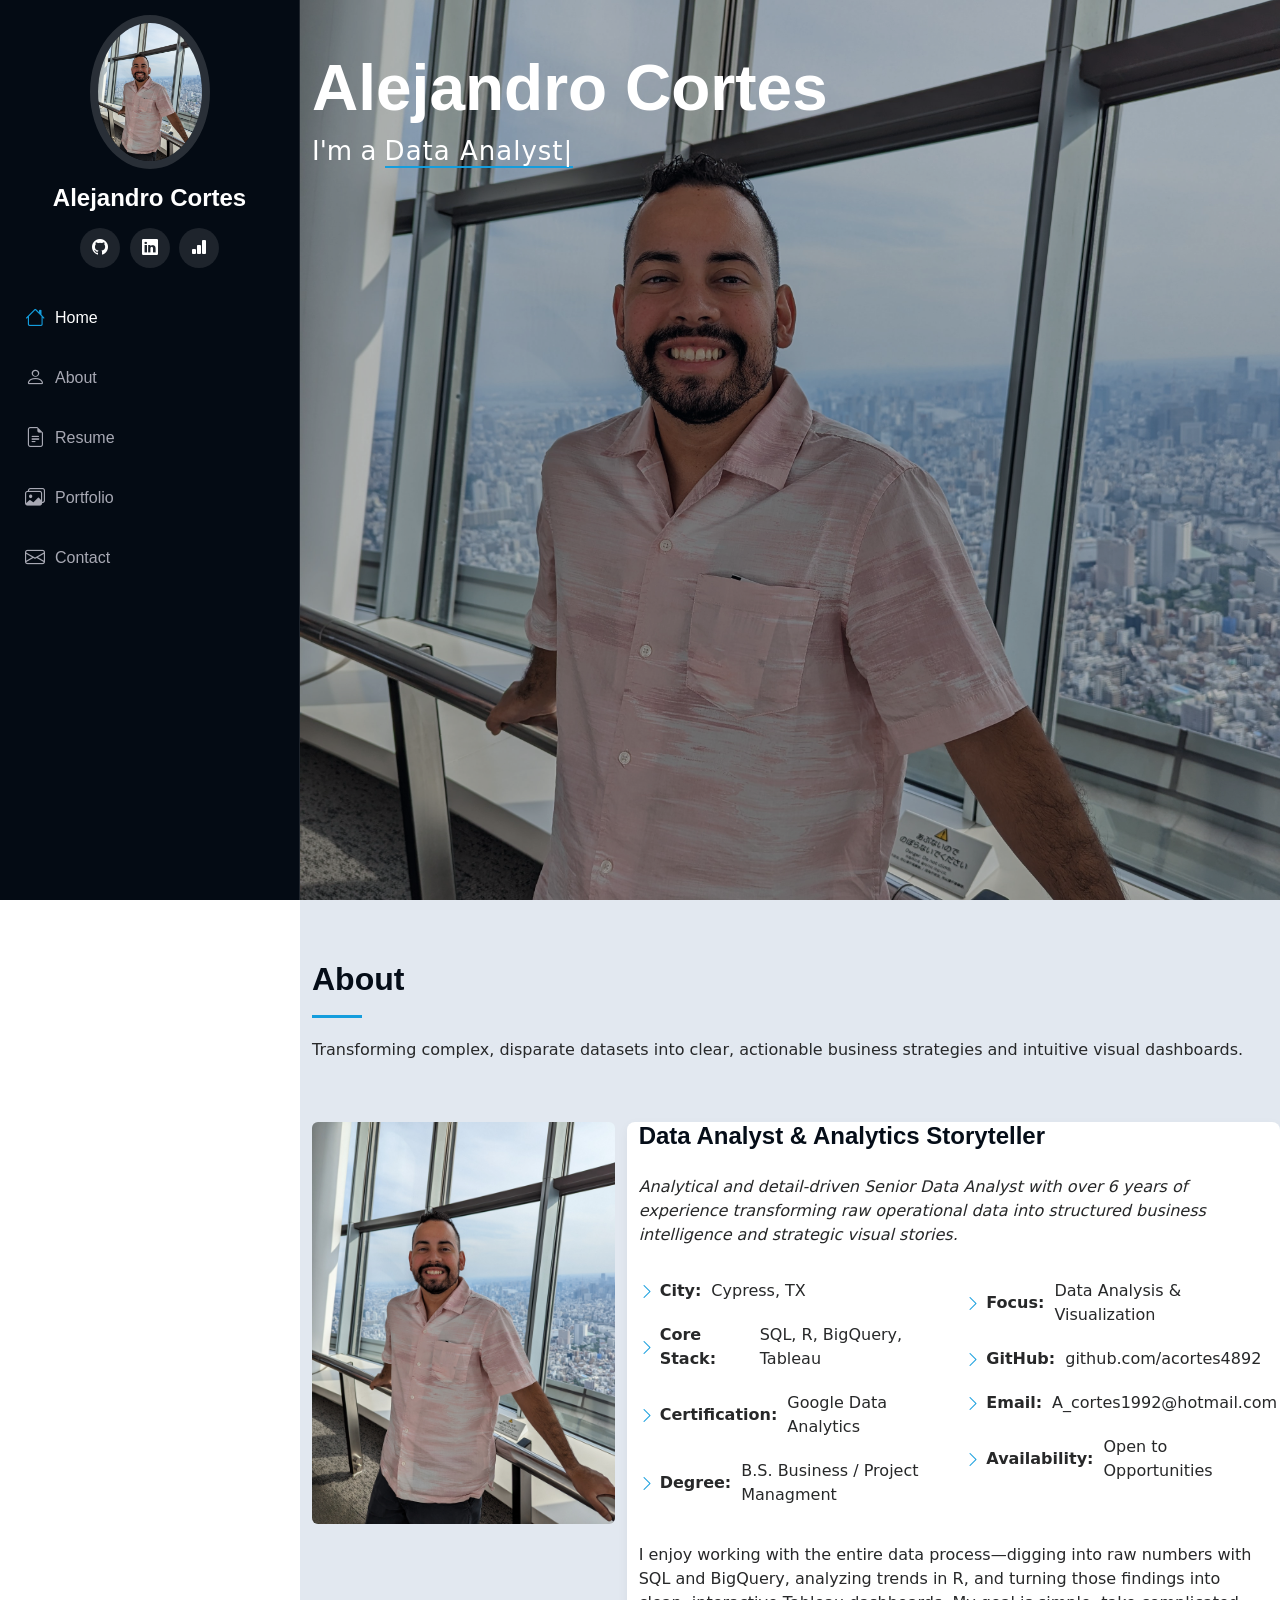
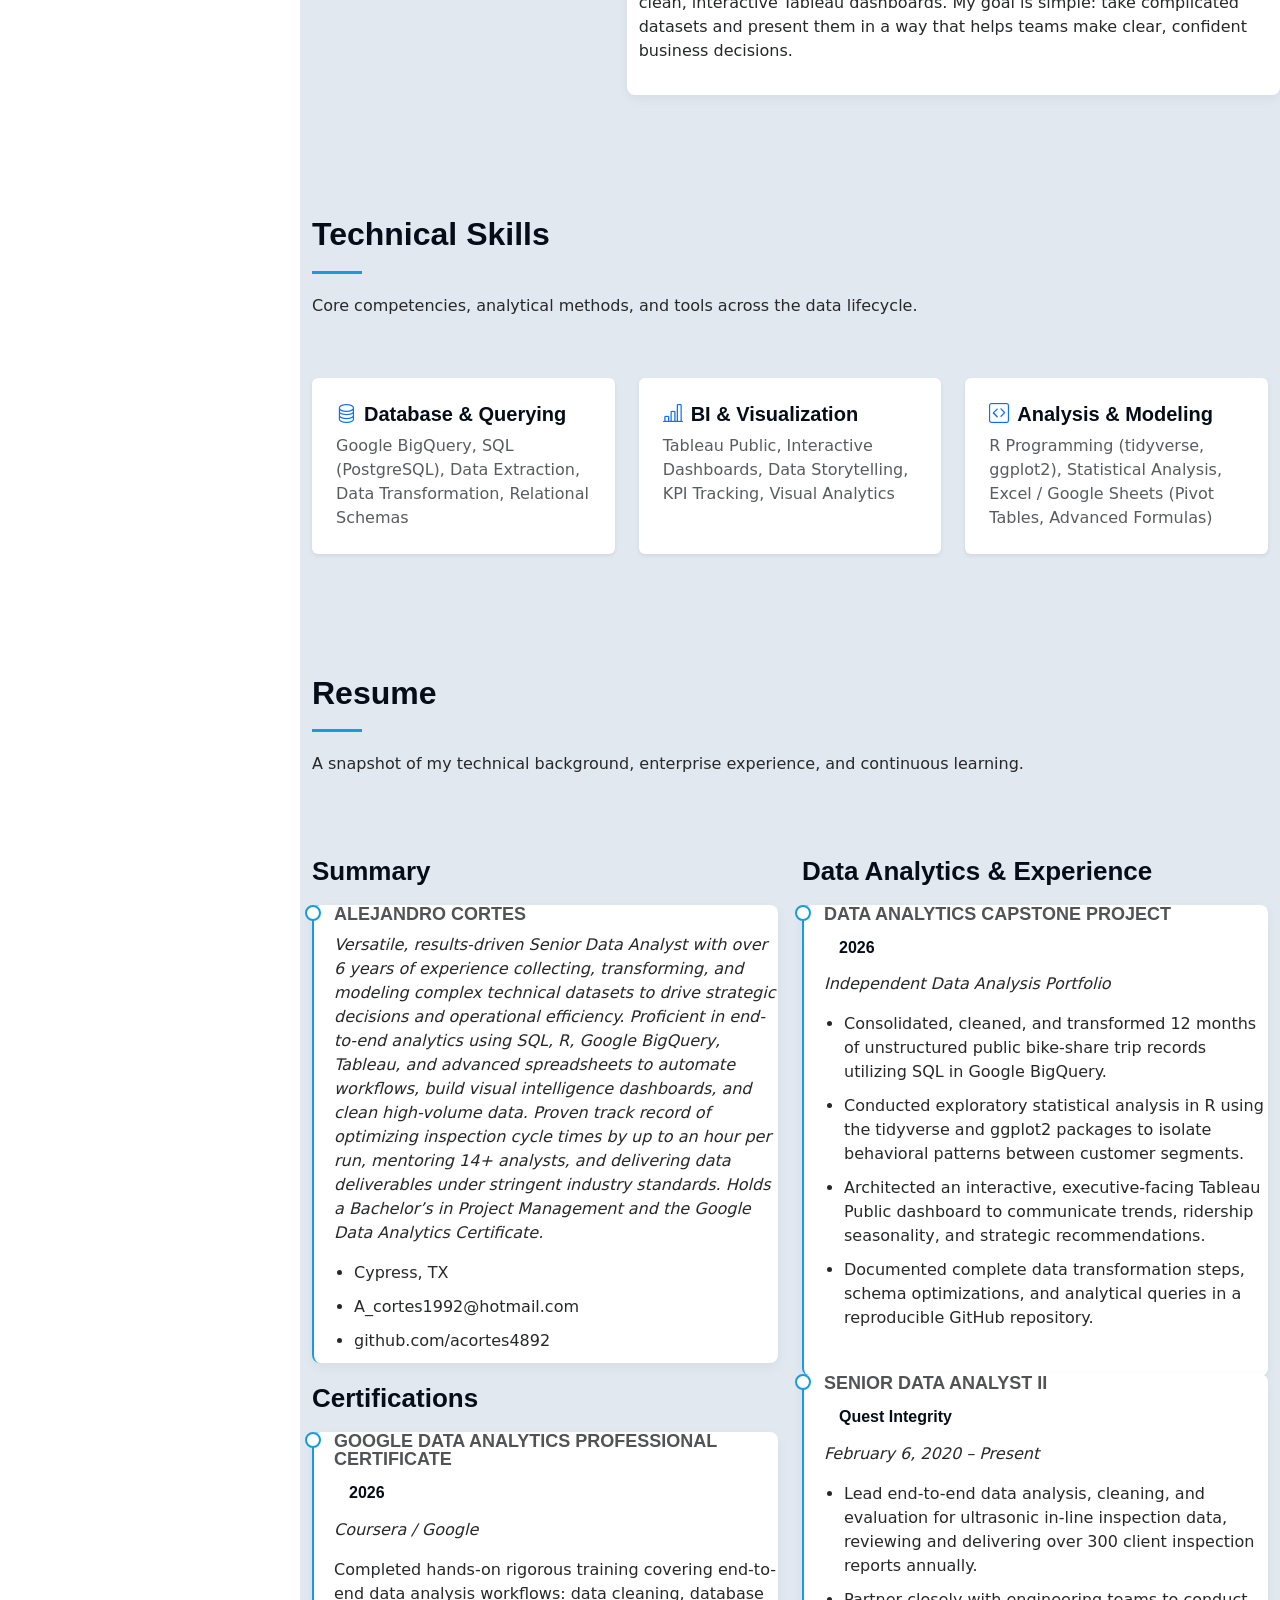
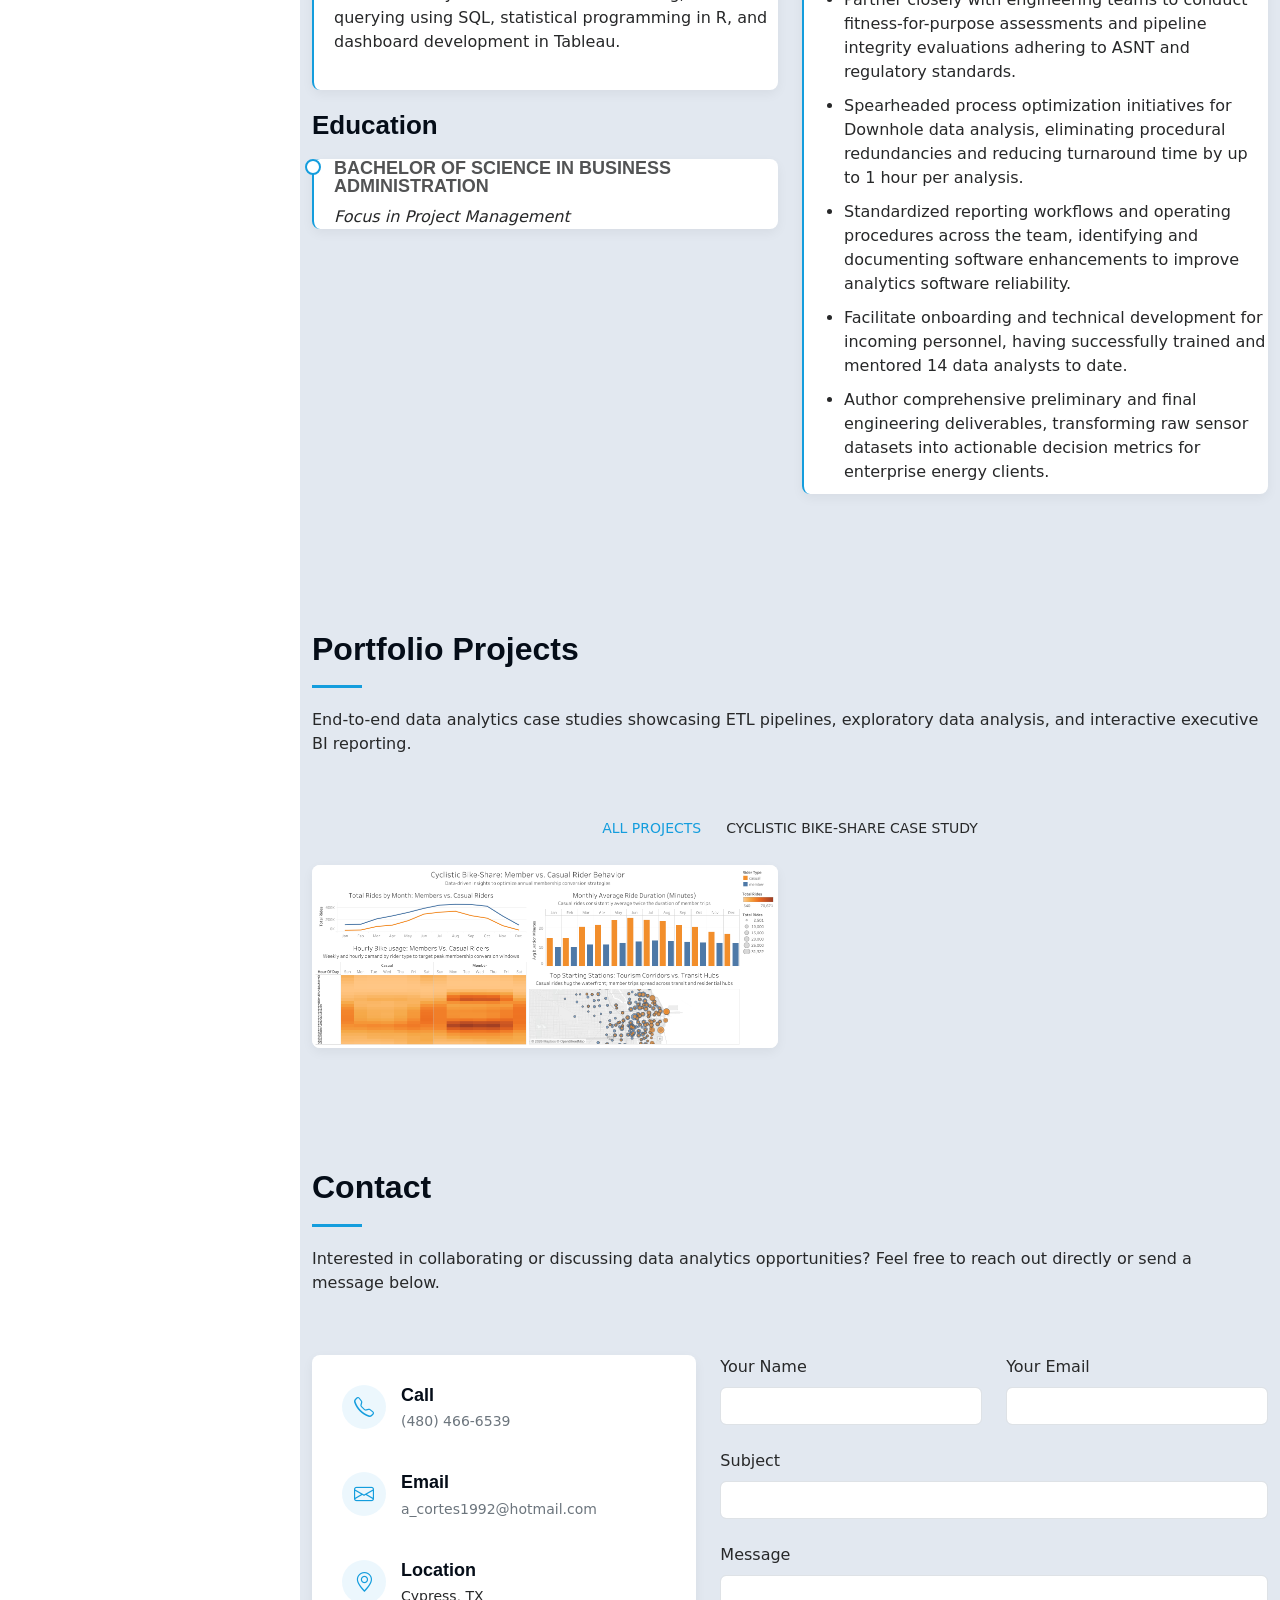
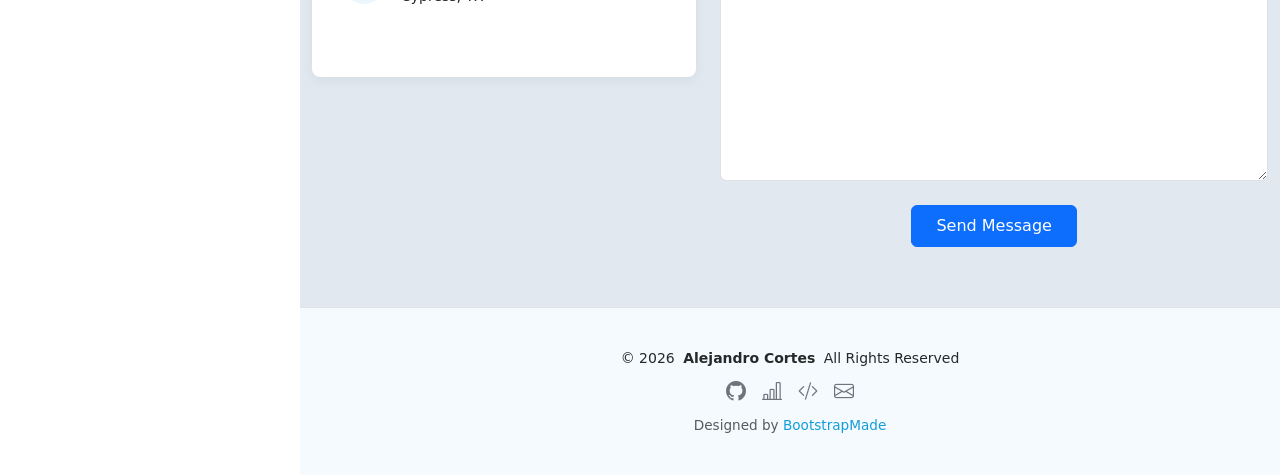
==== commit b56c98d7: "Update index.html" ====
--- a/index.html
+++ b/index.html
@@ -256,7 +256,7 @@
       <!-- Section Title -->
       <div class="container section-title" data-aos="fade-up">
         <h2>Portfolio Projects</h2>
-        <p>Interactive Tableau visualizations, BigQuery SQL pipelines, and exploratory data analysis highlighting key ridership patterns and operational metrics.</p>
+        <p>End-to-end data analytics case studies showcasing ETL pipelines, exploratory data analysis, and interactive executive BI reporting.</p>
       </div><!-- End Section Title -->
 
       <div class="container">
@@ -265,26 +265,25 @@
 
           <ul class="portfolio-filters isotope-filters" data-aos="fade-up" data-aos-delay="100">
             <li data-filter="*" class="filter-active">All Projects</li>
-            <li data-filter=".filter-bi">Tableau &amp; BI</li>
-            <li data-filter=".filter-sql">SQL &amp; BigQuery</li>
-            <li data-filter=".filter-r">Kaggle Notebook</li>
+            <li data-filter=".filter-cyclistic">Cyclistic Bike-Share Case Study</li>
           </ul><!-- End Portfolio Filters -->
 
-          <div class="row gy-4 isotope-container" data-aos="fade-up" data-aos-delay="200">
-
-            <!-- Card 1: Master Tableau BI Suite (5 Slideshow Views) -->
-            <div class="col-lg-4 col-md-6 portfolio-item isotope-item filter-bi">
+          <div class="row gy-4 isotope-container justify-content-center" data-aos="fade-up" data-aos-delay="200">
+
+            <!-- Master Project Card: Cyclistic End-to-End Case Study (7 Views) -->
+            <div class="col-lg-6 col-md-8 portfolio-item isotope-item filter-cyclistic">
               <div class="portfolio-content h-100">
                 <!-- Cover Image: Executive Dashboard -->
-                <img src="assets/img/portfolio/Executive%20Dashboard.png" class="img-fluid" alt="Cyclistic BI Dashboard Suite">
+                <img src="assets/img/portfolio/Executive%20Dashboard.png" class="img-fluid" alt="Cyclistic Bike-Share End-to-End Analytics Case Study">
+                
                 <div class="portfolio-info">
-                  <h4>Cyclistic BI Dashboard Suite</h4>
-                  <p>5-View Interactive Visual Analysis</p>
+                  <h4>Cyclistic Bike-Share Analytics</h4>
+                  <p>End-to-End Case Study: BigQuery SQL, R, &amp; Tableau BI Suite (7 Gallery Slides)</p>
                   
                   <!-- Main Lightbox Trigger (Slide 1: Executive Dashboard) -->
                   <a href="assets/img/portfolio/Executive%20Dashboard.png" 
-                     title="Executive Dashboard: KPI &amp; Performance Overview" 
-                     data-gallery="portfolio-gallery-bi" 
+                     title="View 1: Executive Dashboard (KPI &amp; Performance Overview)" 
+                     data-gallery="portfolio-gallery-cyclistic" 
                      class="glightbox preview-link">
                      <i class="bi bi-zoom-in"></i>
                   </a>
@@ -293,46 +292,48 @@
                   <a href="https://public.tableau.com/app/profile/alejandro.cortes7650/viz/CyclisticCaseStudy_17872039231810/Dashboard1" 
                      target="_blank" 
                      rel="noopener noreferrer" 
-                     title="View Live Dashboard on Tableau Public" 
+                     title="Open Live Tableau Public Viz" 
                      class="details-link">
                      <i class="bi bi-link-45deg"></i>
                   </a>
                 </div>
 
-                <!-- Hidden Slideshow Links (Slides 2 through 5) -->
-                <a href="assets/img/portfolio/Monthly_Trends.png" title="Monthly Demand Trends: Casual vs. Annual Members" data-gallery="portfolio-gallery-bi" class="glightbox d-none"></a>
-                <a href="assets/img/portfolio/Monthly%20Average%20Duration.png" title="Monthly Average Trip Duration &amp; User Engagement" data-gallery="portfolio-gallery-bi" class="glightbox d-none"></a>
-                <a href="assets/img/portfolio/Hourly%20and%20Weekly%20Heat%20Map.png" title="Hourly &amp; Weekly Heat Map: Commuter Rush vs. Leisure" data-gallery="portfolio-gallery-bi" class="glightbox d-none"></a>
-                <a href="assets/img/portfolio/Top%20Stations%20Map.png" title="Top Stations Geospatial Density Map" data-gallery="portfolio-gallery-bi" class="glightbox d-none"></a>
+                <!-- Hidden Lightbox Slides (Slides 2 to 7) -->
+                <!-- Tableau Visuals -->
+                <a href="assets/img/portfolio/Monthly_Trends.png" 
+                   title="View 2: Monthly Demand Trends (Casual vs. Annual Members)" 
+                   data-gallery="portfolio-gallery-cyclistic" 
+                   class="glightbox d-none"></a>
+                   
+                <a href="assets/img/portfolio/Monthly%20Average%20Duration.png" 
+                   title="View 3: Monthly Average Trip Duration &amp; User Engagement" 
+                   data-gallery="portfolio-gallery-cyclistic" 
+                   class="glightbox d-none"></a>
+                   
+                <a href="assets/img/portfolio/Hourly%20and%20Weekly%20Heat%20Map.png" 
+                   title="View 4: Hourly &amp; Weekly Demand Heat Map (Commuter Rush vs. Leisure)" 
+                   data-gallery="portfolio-gallery-cyclistic" 
+                   class="glightbox d-none"></a>
+                   
+                <a href="assets/img/portfolio/Top%20Stations%20Map.png" 
+                   title="View 5: Top Stations Geospatial Density Map" 
+                   data-gallery="portfolio-gallery-cyclistic" 
+                   class="glightbox d-none"></a>
+
+                <!-- SQL Pipeline Slide -->
+                <a href="assets/img/portfolio/bigquery-sql-pipeline.png" 
+                   title="View 6: BigQuery SQL Pipeline (12-Month Union, Cleaning, &amp; Feature Engineering)" 
+                   data-gallery="portfolio-gallery-cyclistic" 
+                   class="glightbox d-none"></a>
+
+                <!-- Kaggle / R Analysis Slide -->
+                <a href="assets/img/portfolio/r-cyclistic-analysis.png" 
+                   title="View 7: Kaggle Analysis Writeup (Exploratory Analysis &amp; Business Strategy)" 
+                   data-gallery="portfolio-gallery-cyclistic" 
+                   class="glightbox d-none"></a>
 
               </div>
-            </div><!-- End Master Tableau Card -->
-
-            <!-- Card 2: BigQuery SQL Pipeline -->
-            <div class="col-lg-4 col-md-6 portfolio-item isotope-item filter-sql">
-              <div class="portfolio-content h-100">
-                <img src="assets/img/portfolio/bigquery-sql-pipeline.png" class="img-fluid" alt="BigQuery SQL Data Transformation Pipeline">
-                <div class="portfolio-info">
-                  <h4>BigQuery SQL Pipeline</h4>
-                  <p>12-Month Consolidation &amp; Feature Engineering</p>
-                  <a href="assets/img/portfolio/bigquery-sql-pipeline.png" title="BigQuery Master Query: Data Cleaning &amp; Consolidation" data-gallery="portfolio-gallery-sql" class="glightbox preview-link"><i class="bi bi-zoom-in"></i></a>
-                  <a href="https://github.com/acortes4892/acortes4892.github.io/blob/main/sql/cyclistic_master_query.sql" target="_blank" rel="noopener noreferrer" title="View SQL Script on GitHub" class="details-link"><i class="bi bi-link-45deg"></i></a>
-                </div>
-              </div>
-            </div><!-- End SQL Project Card -->
-
-            <!-- Card 3: Kaggle Case Study Writeup -->
-            <div class="col-lg-4 col-md-6 portfolio-item isotope-item filter-r">
-              <div class="portfolio-content h-100">
-                <img src="assets/img/portfolio/r-cyclistic-analysis.png" class="img-fluid" alt="Cyclistic Case Study Kaggle Notebook">
-                <div class="portfolio-info">
-                  <h4>Cyclistic Case Study Writeup</h4>
-                  <p>Full Exploratory Analysis &amp; Documentation</p>
-                  <a href="assets/img/portfolio/r-cyclistic-analysis.png" title="Cyclistic Case Study on Kaggle" data-gallery="portfolio-gallery-r" class="glightbox preview-link"><i class="bi bi-zoom-in"></i></a>
-                  <a href="https://www.kaggle.com/code/alejandrocortes92/cyclistic-bike-share-case-study-sql-analysis" target="_blank" rel="noopener noreferrer" title="View Case Study on Kaggle" class="details-link"><i class="bi bi-link-45deg"></i></a>
-                </div>
-              </div>
-            </div><!-- End R Project Card -->
+            </div><!-- End Master Project Card -->
 
           </div><!-- End Portfolio Container -->
 
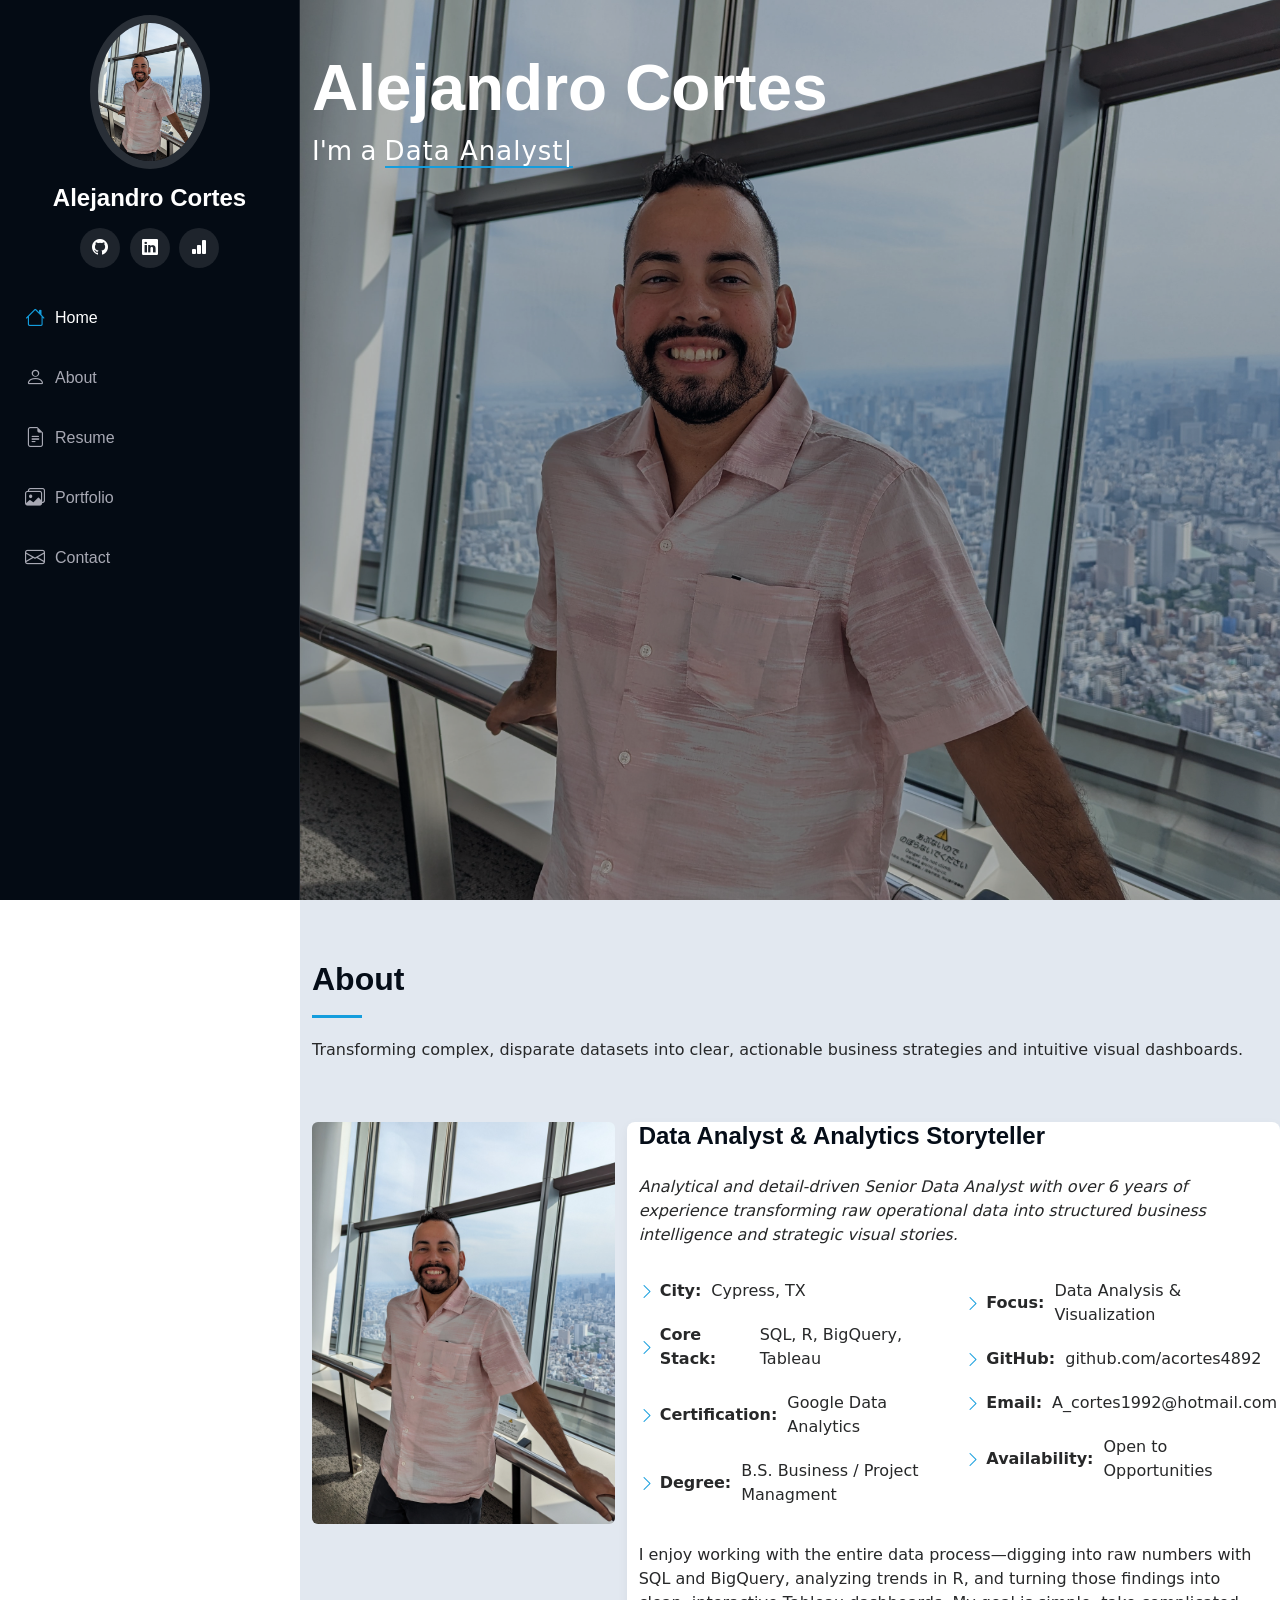
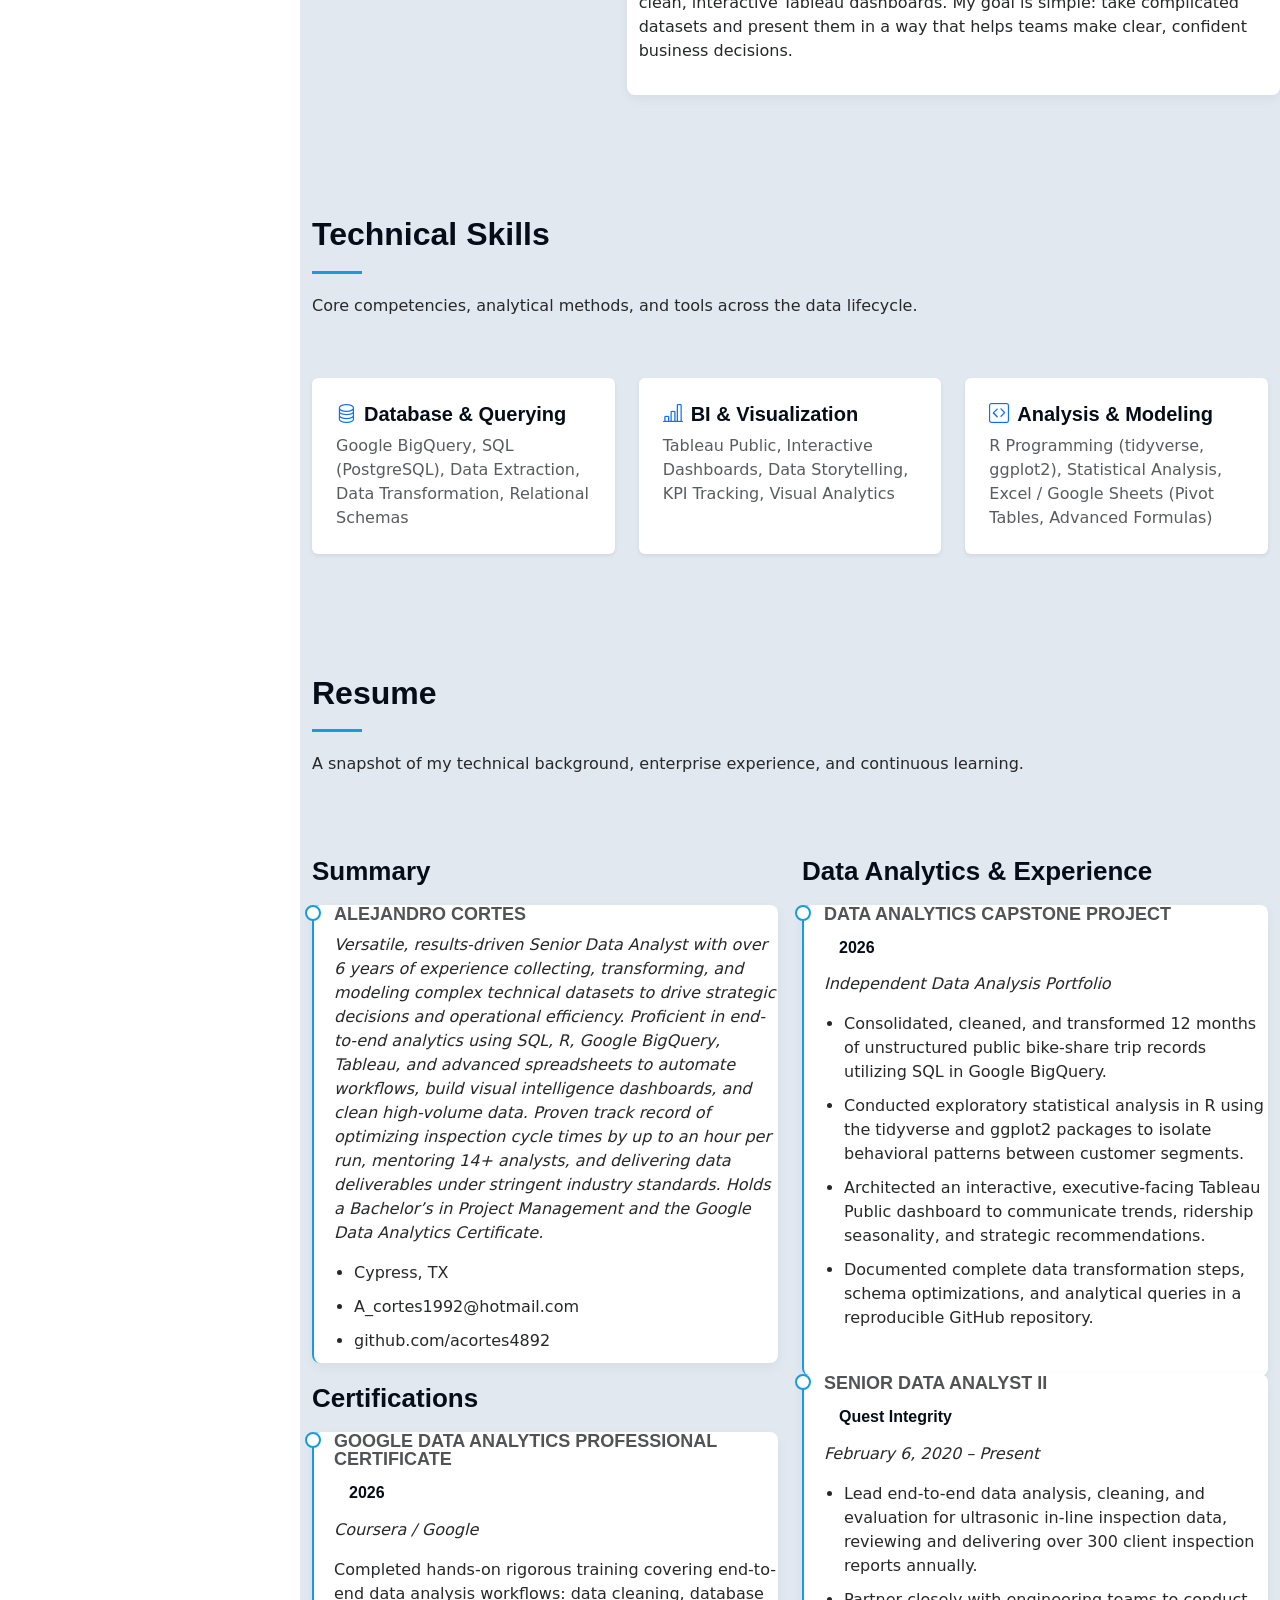
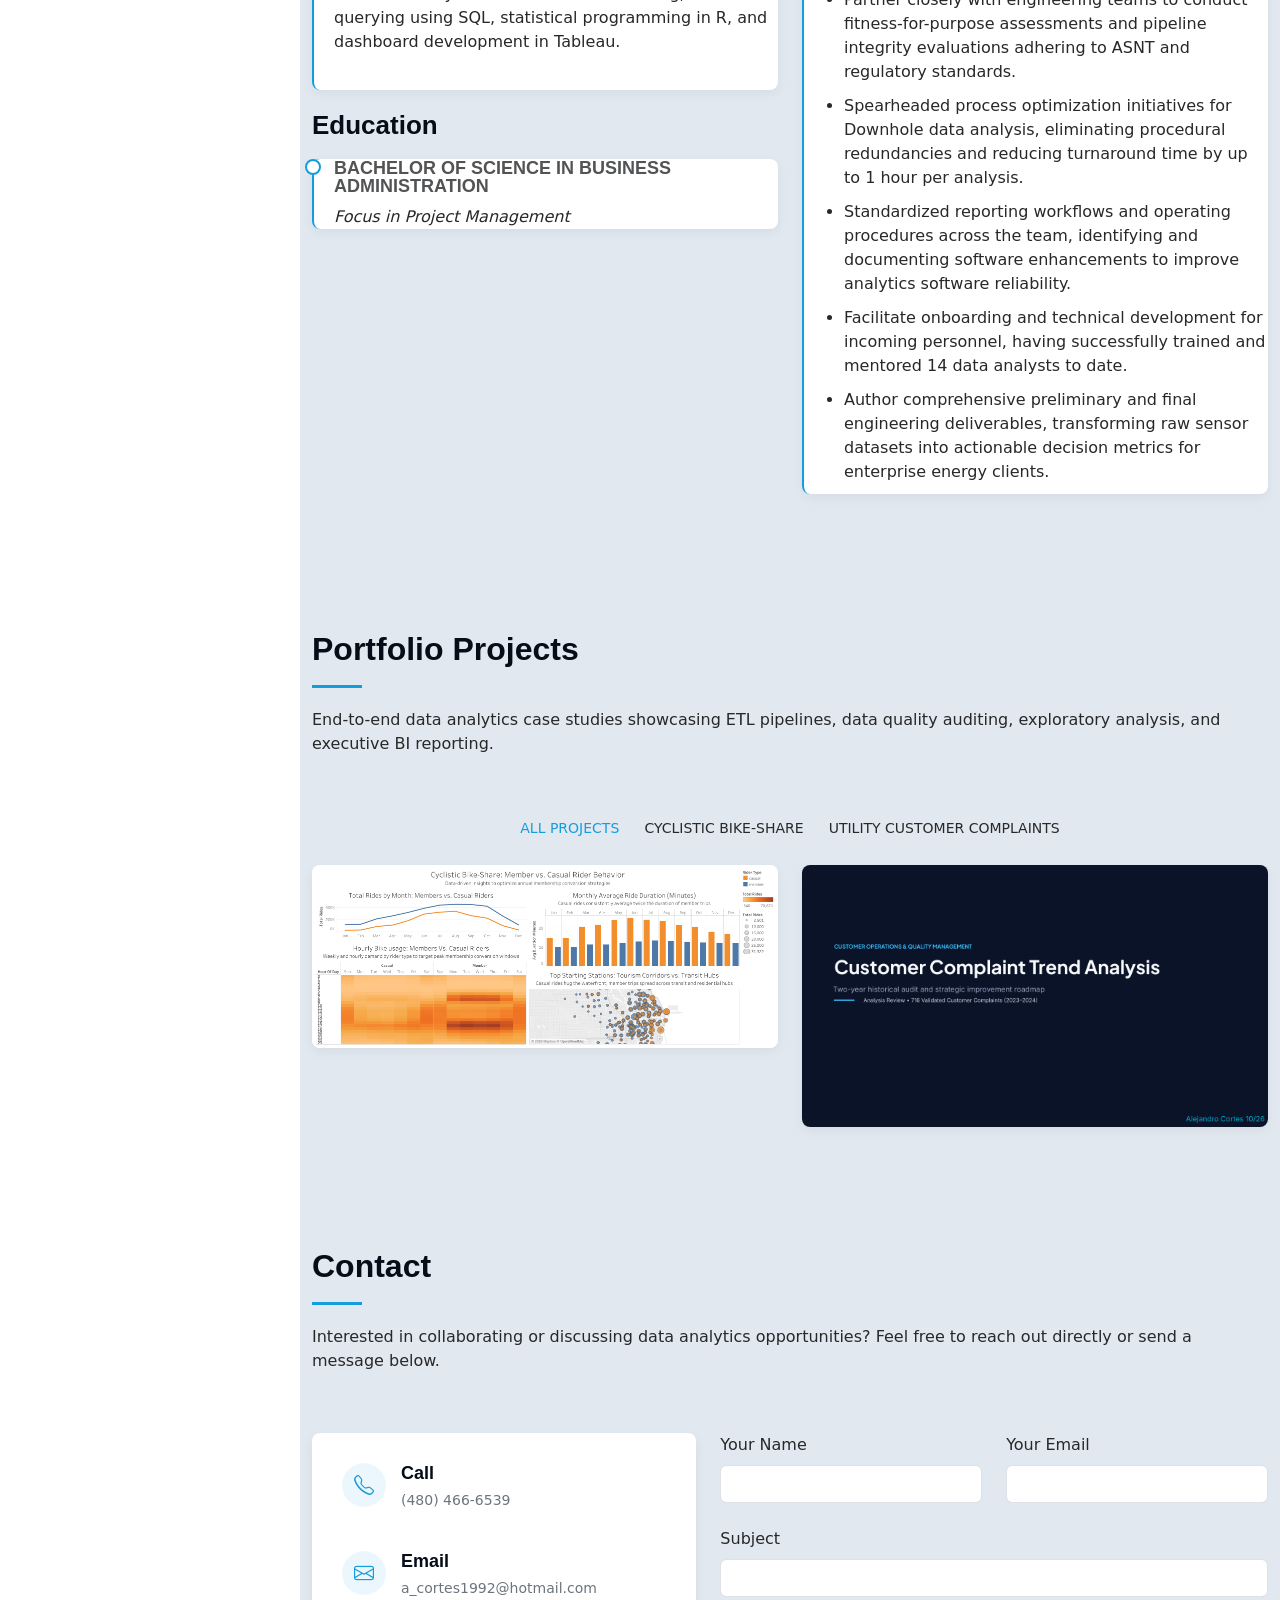
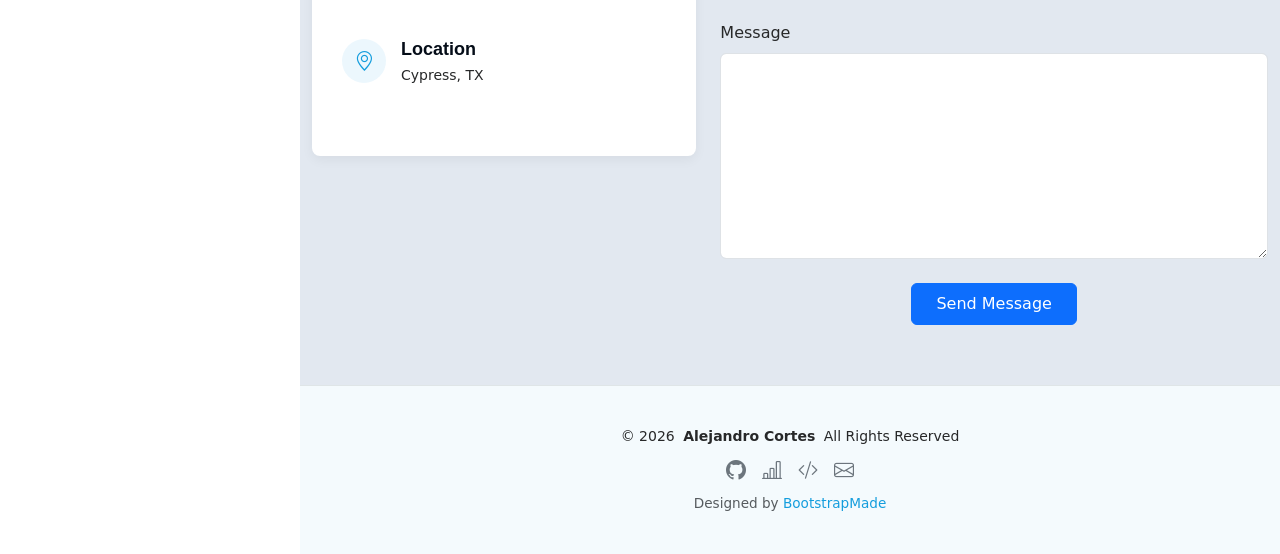
==== commit 382a1b6f: "Update index.html" ====
--- a/index.html
+++ b/index.html
@@ -256,7 +256,7 @@
       <!-- Section Title -->
       <div class="container section-title" data-aos="fade-up">
         <h2>Portfolio Projects</h2>
-        <p>End-to-end data analytics case studies showcasing ETL pipelines, exploratory data analysis, and interactive executive BI reporting.</p>
+        <p>End-to-end data analytics case studies showcasing ETL pipelines, data quality auditing, exploratory analysis, and executive BI reporting.</p>
       </div><!-- End Section Title -->
 
       <div class="container">
@@ -265,20 +265,21 @@
 
           <ul class="portfolio-filters isotope-filters" data-aos="fade-up" data-aos-delay="100">
             <li data-filter="*" class="filter-active">All Projects</li>
-            <li data-filter=".filter-cyclistic">Cyclistic Bike-Share Case Study</li>
+            <li data-filter=".filter-cyclistic">Cyclistic Bike-Share</li>
+            <li data-filter=".filter-complaints">Utility Customer Complaints</li>
           </ul><!-- End Portfolio Filters -->
 
-          <div class="row gy-4 isotope-container justify-content-center" data-aos="fade-up" data-aos-delay="200">
-
-            <!-- Master Project Card: Cyclistic End-to-End Case Study (7 Views) -->
-            <div class="col-lg-6 col-md-8 portfolio-item isotope-item filter-cyclistic">
+          <div class="row gy-4 isotope-container" data-aos="fade-up" data-aos-delay="200">
+
+            <!-- Project 1: Cyclistic End-to-End Case Study (7 Views) -->
+            <div class="col-lg-6 col-md-6 portfolio-item isotope-item filter-cyclistic">
               <div class="portfolio-content h-100">
                 <!-- Cover Image: Executive Dashboard -->
                 <img src="assets/img/portfolio/Executive%20Dashboard.png" class="img-fluid" alt="Cyclistic Bike-Share End-to-End Analytics Case Study">
                 
                 <div class="portfolio-info">
                   <h4>Cyclistic Bike-Share Analytics</h4>
-                  <p>End-to-End Case Study: BigQuery SQL, R, &amp; Tableau BI Suite (7 Gallery Slides)</p>
+                  <p>End-to-End Case Study: BigQuery SQL, R, &amp; Tableau BI Suite (7 Slides)</p>
                   
                   <!-- Main Lightbox Trigger (Slide 1: Executive Dashboard) -->
                   <a href="assets/img/portfolio/Executive%20Dashboard.png" 
@@ -288,18 +289,35 @@
                      <i class="bi bi-zoom-in"></i>
                   </a>
                   
-                  <!-- Direct Link to Live Dashboard on Tableau Public -->
+                  <!-- Link 1: Tableau Public Dashboard -->
                   <a href="https://public.tableau.com/app/profile/alejandro.cortes7650/viz/CyclisticCaseStudy_17872039231810/Dashboard1" 
                      target="_blank" 
                      rel="noopener noreferrer" 
-                     title="Open Live Tableau Public Viz" 
+                     title="View Live Tableau Public Viz" 
                      class="details-link">
-                     <i class="bi bi-link-45deg"></i>
+                     <i class="bi bi-bar-chart-line"></i>
+                  </a>
+
+                  <!-- Link 2: Kaggle Notebook & Writeup -->
+                  <a href="https://www.kaggle.com/code/alejandrocortes92/cyclistic-bike-share-case-study-sql-analysis" 
+                     target="_blank" 
+                     rel="noopener noreferrer" 
+                     title="View Full Case Study on Kaggle" 
+                     class="details-link">
+                     <i class="bi bi-journal-code"></i>
+                  </a>
+
+                  <!-- Link 3: GitHub SQL Master Script -->
+                  <a href="https://github.com/acortes4892/acortes4892.github.io/blob/main/sql/cyclistic_master_query.sql" 
+                     target="_blank" 
+                     rel="noopener noreferrer" 
+                     title="View Raw SQL on GitHub" 
+                     class="details-link">
+                     <i class="bi bi-github"></i>
                   </a>
                 </div>
 
                 <!-- Hidden Lightbox Slides (Slides 2 to 7) -->
-                <!-- Tableau Visuals -->
                 <a href="assets/img/portfolio/Monthly_Trends.png" 
                    title="View 2: Monthly Demand Trends (Casual vs. Annual Members)" 
                    data-gallery="portfolio-gallery-cyclistic" 
@@ -320,20 +338,78 @@
                    data-gallery="portfolio-gallery-cyclistic" 
                    class="glightbox d-none"></a>
 
-                <!-- SQL Pipeline Slide -->
                 <a href="assets/img/portfolio/bigquery-sql-pipeline.png" 
                    title="View 6: BigQuery SQL Pipeline (12-Month Union, Cleaning, &amp; Feature Engineering)" 
                    data-gallery="portfolio-gallery-cyclistic" 
                    class="glightbox d-none"></a>
 
-                <!-- Kaggle / R Analysis Slide -->
                 <a href="assets/img/portfolio/r-cyclistic-analysis.png" 
                    title="View 7: Kaggle Analysis Writeup (Exploratory Analysis &amp; Business Strategy)" 
                    data-gallery="portfolio-gallery-cyclistic" 
                    class="glightbox d-none"></a>
 
               </div>
-            </div><!-- End Master Project Card -->
+            </div><!-- End Project 1 Card -->
+
+            <!-- Project 2: Utility Customer Complaints & Service Reliability Analysis -->
+            <div class="col-lg-6 col-md-6 portfolio-item isotope-item filter-complaints">
+              <div class="portfolio-content h-100">
+                <!-- Cover Image: Slide 1 from PowerPoint -->
+                <img src="assets/img/portfolio/Customer Complaint Analysis_Alejandro_Cortes_Altered.pptx.png" class="img-fluid" alt="Utility Customer Complaints & Service Reliability Analysis">
+                
+                <div class="portfolio-info">
+                  <h4>Utility Customer Complaints Analysis</h4>
+                  <p>Excel Data Cleaning, YoY Reliability Trends, &amp; Executive Deck</p>
+                  
+                  <!-- Main Lightbox Trigger (Slide 1) -->
+                  <a href="assets/img/portfolio/Customer Complaint Analysis_Alejandro_Cortes_Altered.pptx.png" 
+                     title="Slide 1: Executive Summary &amp; YoY Complaint Trends (-33.87%)" 
+                     data-gallery="portfolio-gallery-complaints" 
+                     class="glightbox preview-link">
+                     <i class="bi bi-zoom-in"></i>
+                  </a>
+                  
+                  <!-- Link 1: Full Project Folder & Executive README on GitHub -->
+                  <a href="https://github.com/acortes4892/acortes4892.github.io/tree/main/projects/customer-complaints" 
+                     target="_blank" 
+                     rel="noopener noreferrer" 
+                     title="View Full Project Folder, Summary &amp; Presentation on GitHub" 
+                     class="details-link">
+                     <i class="bi bi-folder2-open"></i>
+                  </a>
+
+                  <!-- Link 2: Cleaned Excel Dataset -->
+                  <a href="https://github.com/acortes4892/acortes4892.github.io/blob/main/projects/customer-complaints/Energy Client Exercise 2026_Cleaned_AC.xlsx" 
+                     target="_blank" 
+                     rel="noopener noreferrer" 
+                     title="Inspect Cleaned Excel Dataset (716 Records)" 
+                     class="details-link">
+                     <i class="bi bi-file-earmark-spreadsheet"></i>
+                  </a>
+
+                  <!-- Link 3: Data Cleaning Log -->
+                  <a href="https://github.com/acortes4892/acortes4892.github.io/blob/main/projects/customer-complaints/Data Cleaning Log_Exercise.pdf" 
+                     target="_blank" 
+                     rel="noopener noreferrer" 
+                     title="Read Data Cleaning Log &amp; QC Audit Trail" 
+                     class="details-link">
+                     <i class="bi bi-file-earmark-text"></i>
+                  </a>
+                </div>
+
+                <!-- Hidden Lightbox Slides (Additional PowerPoint Visuals) -->
+                <a href="assets/img/portfolio/_Monthly Complaint Trends.png" 
+                   title="Slide 2: Monthly Complaint Volumes &amp; Seasonal Volatility" 
+                   data-gallery="portfolio-gallery-complaints" 
+                   class="glightbox d-none"></a>
+                   
+                <a href="assets/img/portfolio/_Yearly Complaints by Category.png" 
+                   title="Slide 3: Year-over-Year Category Shifts  &amp; Dynamics" 
+                   data-gallery="portfolio-gallery-complaints" 
+                   class="glightbox d-none"></a>
+
+              </div>
+            </div><!-- End Project 2 Card -->
 
           </div><!-- End Portfolio Container -->
 
--- a/assets/css/main.css
+++ b/assets/css/main.css
@@ -1302,3 +1302,12 @@
 .hero .container {
   margin-top: 0 !important;
 }
+/* Allow multiple action links in portfolio cards to space evenly */
+.portfolio .portfolio-info .preview-link,
+.portfolio .portfolio-info .details-link {
+  position: static !important;
+  display: inline-flex !important;
+  align-items: center;
+  justify-content: center;
+  margin: 0 4px;
+}
